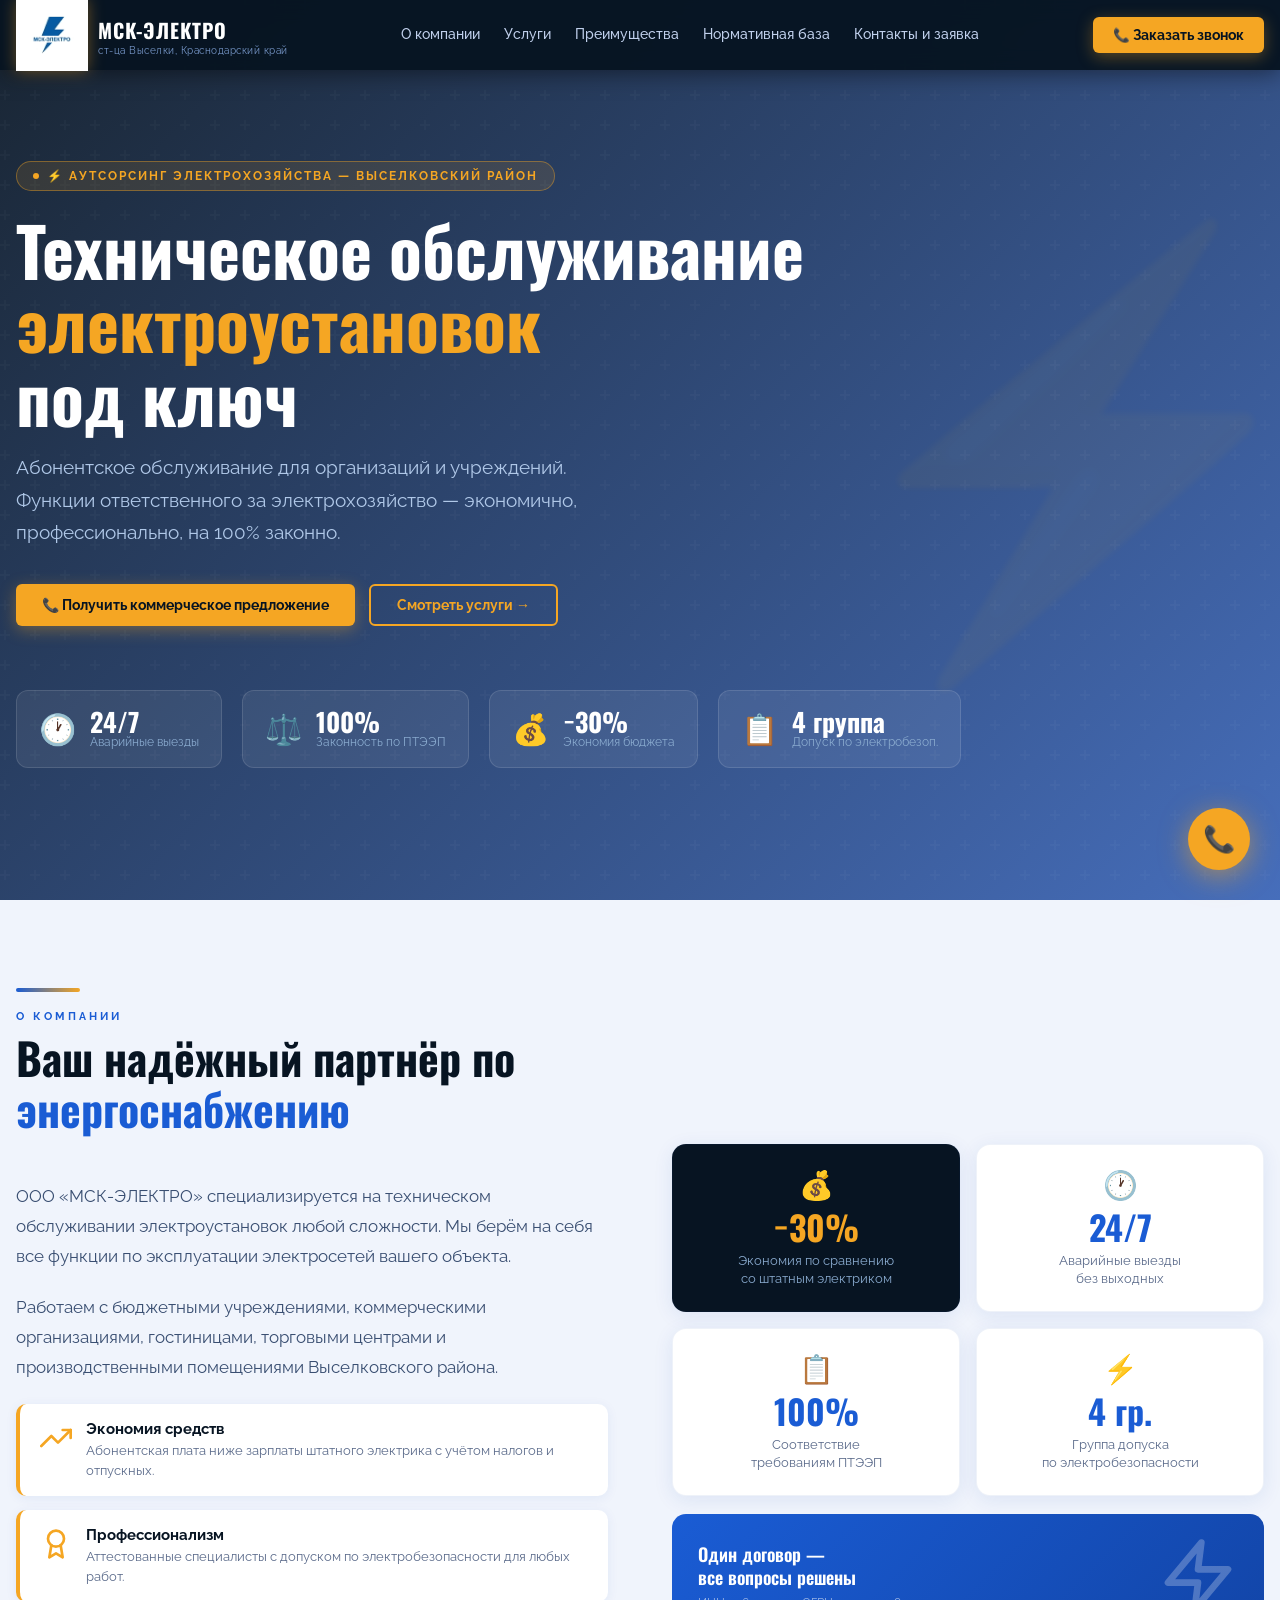
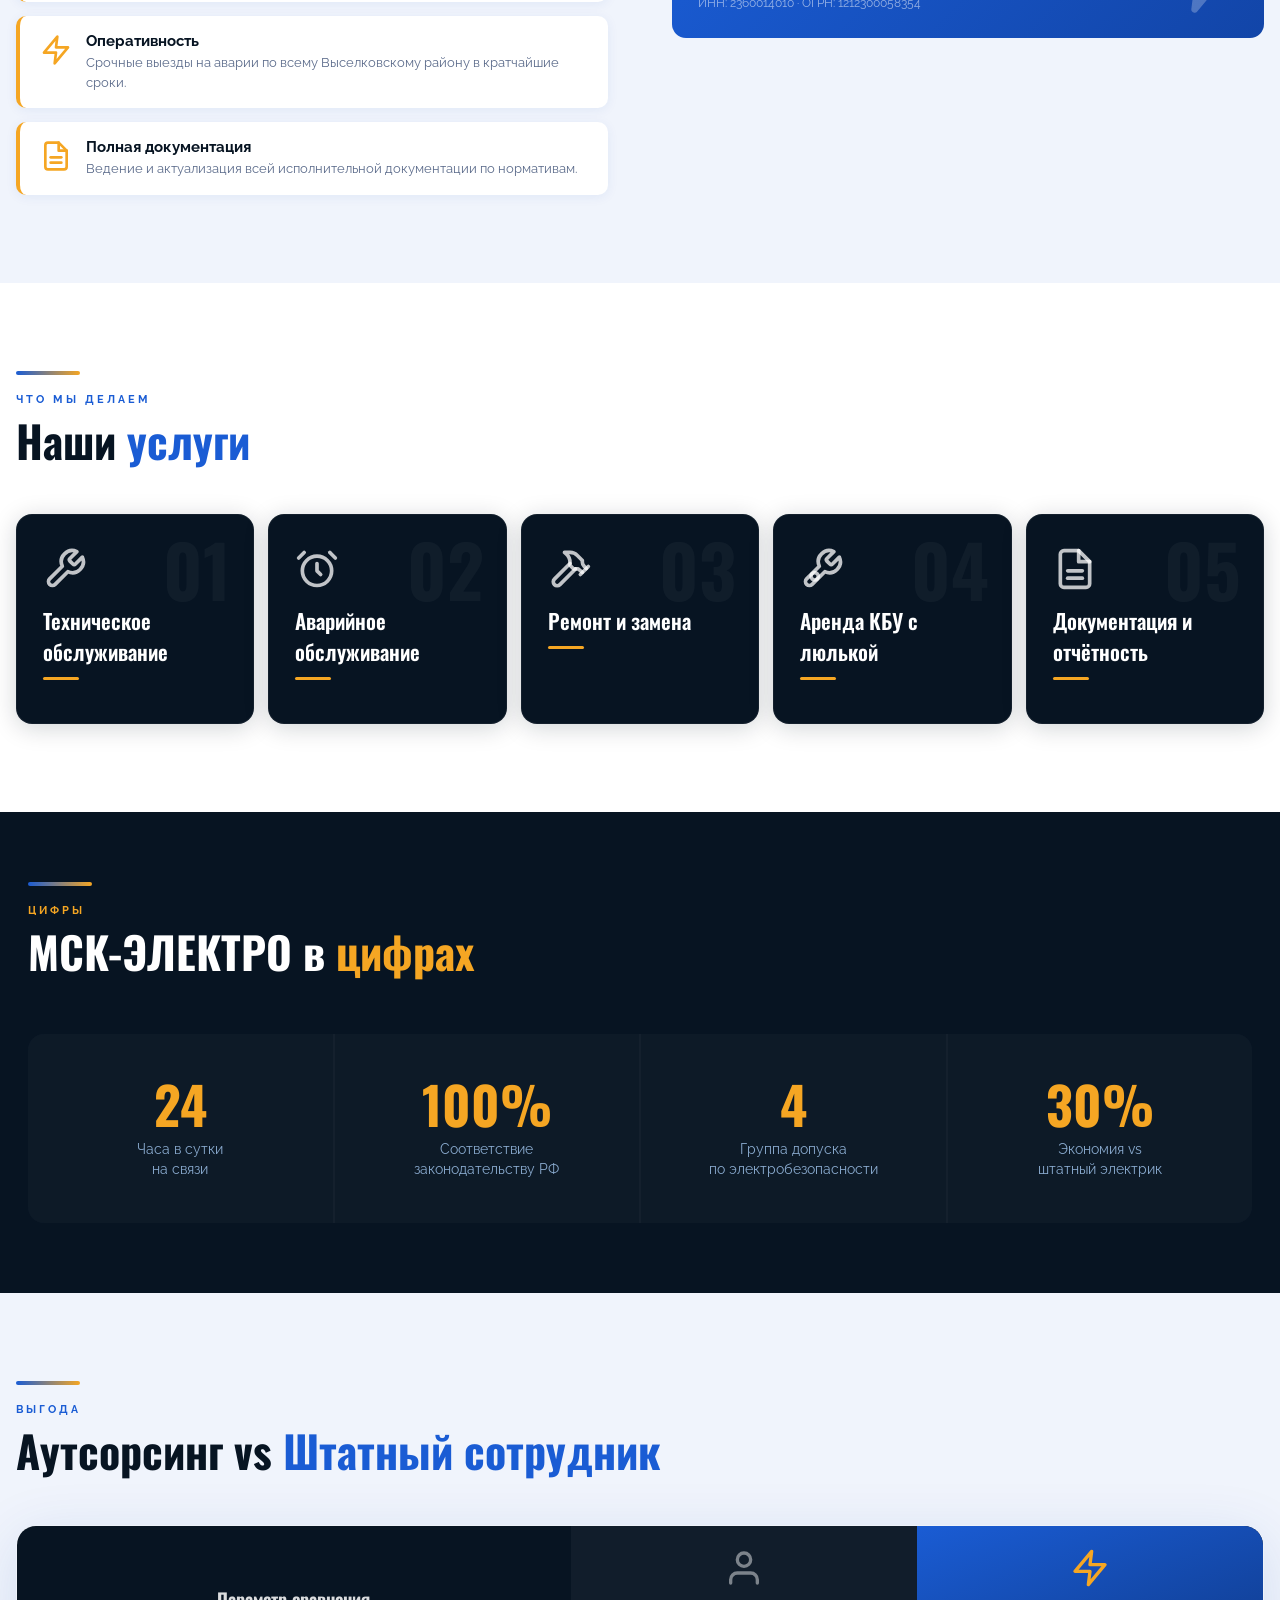
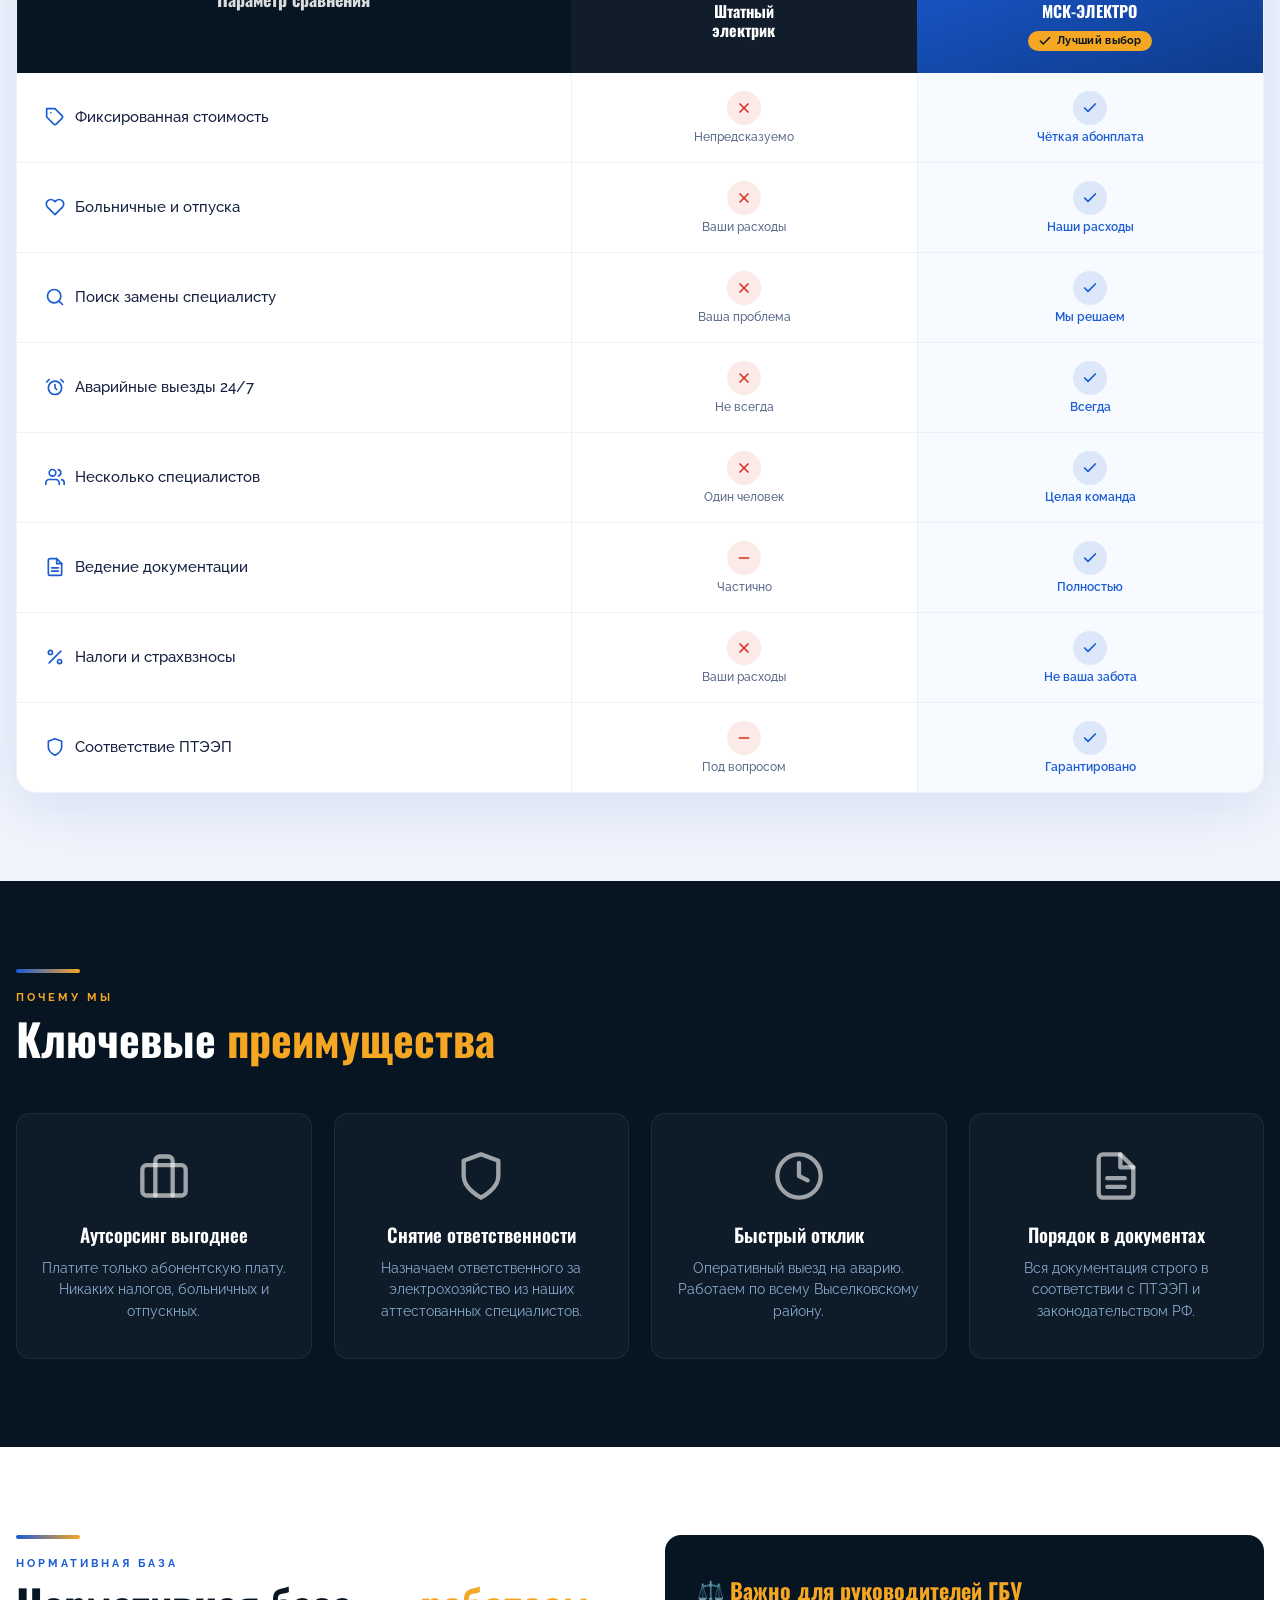
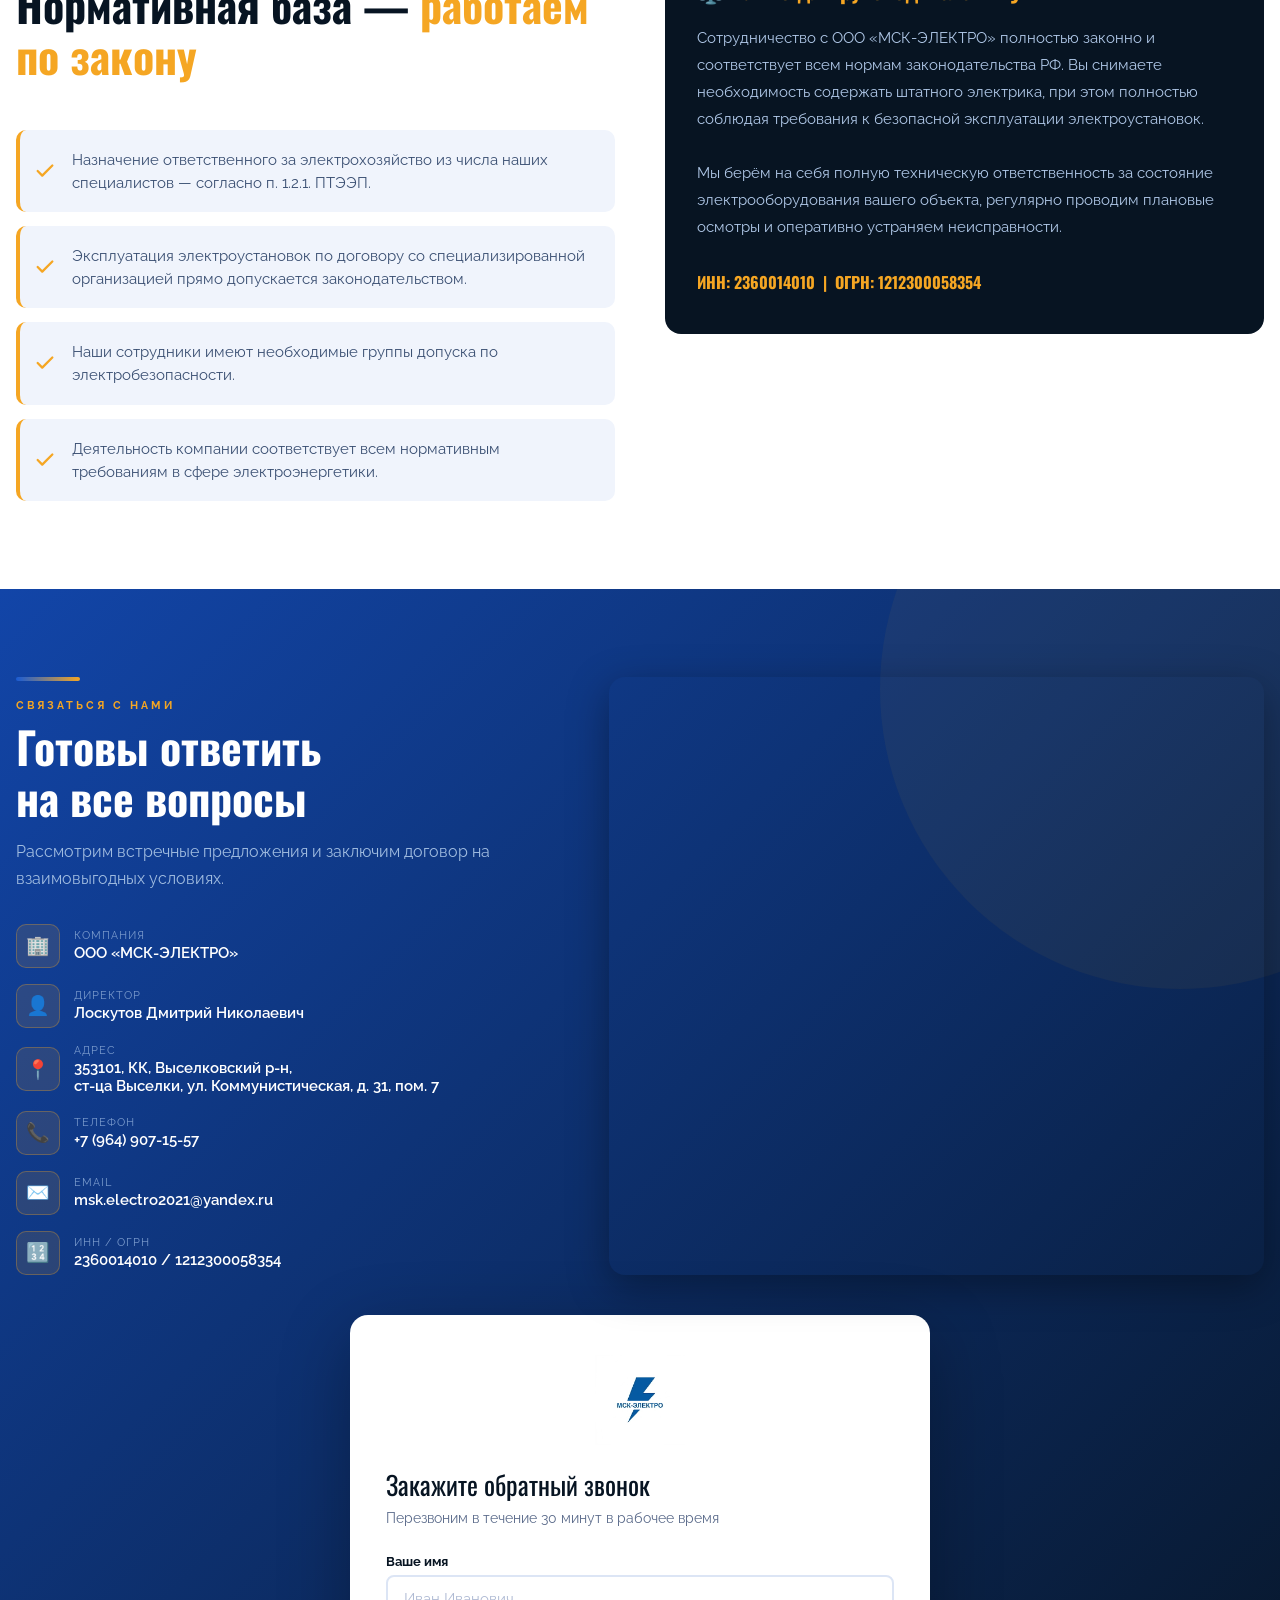
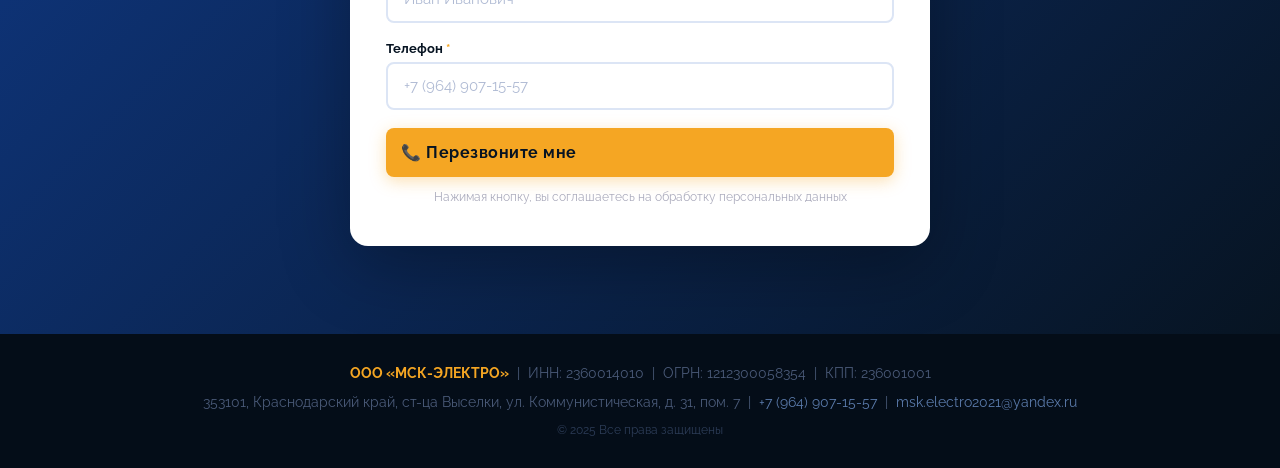
==== index.html @ 75235a51 "Add files via upload" ====
<!DOCTYPE html>
<html lang="ru">
<head>
  <meta charset="UTF-8"/>
  <meta name="viewport" content="width=device-width, initial-scale=1.0"/>
  <title>МСК-ЭЛЕКТРО — Техобслуживание электроустановок Выселковский район</title>
  <link rel="stylesheet" href="style.css"/>
  <link href="https://fonts.googleapis.com/css2?family=Oswald:wght@400;500;600;700&family=Raleway:wght@400;500;600;700&display=swap" rel="stylesheet"/>
</head>
<body>

<!-- HEADER -->
<header>
  <div class="header-inner">
    <a href="#hero" class="logo">
      <img src="[data-uri]" alt="МСК-ЭЛЕКТРО логотип"/>
      <div class="logo-text">
        <div class="brand">МСК-ЭЛЕКТРО</div>
        <div class="sub">ст-ца Выселки, Краснодарский край</div>
      </div>
    </a>
    <nav id="main-nav">
      <a href="#about" onclick="closeNav()">О компании</a>
      <a href="#services" onclick="closeNav()">Услуги</a>
      <a href="#advantages" onclick="closeNav()">Преимущества</a>
      <a href="#legal" onclick="closeNav()">Нормативная база</a>
      <a href="#contact" onclick="closeNav()">Контакты и заявка</a>
    </nav>
    <button class="btn btn-acc" onclick="openModal()" style="padding:10px 20px;font-size:13.5px;">📞 Заказать звонок</button>
    <button class="burger" id="burger-btn" onclick="toggleNav()" aria-label="Меню">
      <span id="b1"></span><span id="b2"></span><span id="b3"></span>
    </button>
  </div>
</header>

<!-- HERO -->
<section id="hero">
  <div class="hero-inner">
    <div class="hero-badge">⚡ Аутсорсинг электрохозяйства — Выселковский район</div>
    <h1>Техническое обслуживание<br/><em>электроустановок</em><br/>под ключ</h1>
    <p class="hero-sub">Абонентское обслуживание для организаций и учреждений. Функции ответственного за электрохозяйство — экономично, профессионально, на 100% законно.</p>
    <div class="hero-btns">
      <button class="btn btn-acc" onclick="openModal()">📞 Получить коммерческое предложение</button>
      <a href="#services" class="btn btn-outline">Смотреть услуги →</a>
    </div>
    <div class="hero-cards">
      <div class="hero-card">
        <span class="hc-icon">🕐</span>
        <div><div class="hc-num">24/7</div><div class="hc-label">Аварийные выезды</div></div>
      </div>
      <div class="hero-card">
        <span class="hc-icon">⚖️</span>
        <div><div class="hc-num">100%</div><div class="hc-label">Законность по ПТЭЭП</div></div>
      </div>
      <div class="hero-card">
        <span class="hc-icon">💰</span>
        <div><div class="hc-num">−30%</div><div class="hc-label">Экономия бюджета</div></div>
      </div>
      <div class="hero-card">
        <span class="hc-icon">📋</span>
        <div><div class="hc-num">4 группа</div><div class="hc-label">Допуск по электробезоп.</div></div>
      </div>
    </div>
  </div>
</section>

<!-- ABOUT -->
<section id="about">
  <div class="container">
    <div class="about-grid">
      <div>
        <div class="section-line reveal"></div>
        <div class="sec-label reveal">О компании</div>
        <h2 class="reveal "reveal">Ваш надёжный партнёр по <span class="acc">энергоснабжению</span></h2>
        <p class="about-desc reveal">ООО «МСК-ЭЛЕКТРО» специализируется на техническом обслуживании электроустановок любой сложности. Мы берём на себя все функции по эксплуатации электросетей вашего объекта.</p>
        <p class="about-desc reveal" style="transition-delay:.1s;">Работаем с бюджетными учреждениями, коммерческими организациями, гостиницами, торговыми центрами и производственными помещениями Выселковского района.</p>
        <div class="perks reveal-group">
          <div class="perk"><span class="pi"><svg viewBox="0 0 24 24" fill="none" stroke="currentColor" stroke-width="2" stroke-linecap="round" stroke-linejoin="round"><polyline points="23 6 13.5 15.5 8.5 10.5 1 18"/><polyline points="17 6 23 6 23 12"/></svg></span><div><div class="pt">Экономия средств</div><div class="pd">Абонентская плата ниже зарплаты штатного электрика с учётом налогов и отпускных.</div></div></div>
          <div class="perk"><span class="pi"><svg viewBox="0 0 24 24" fill="none" stroke="currentColor" stroke-width="2" stroke-linecap="round" stroke-linejoin="round"><circle cx="12" cy="8" r="6"/><path d="M15.477 12.89L17 22l-5-3-5 3 1.523-9.11"/></svg></span><div><div class="pt">Профессионализм</div><div class="pd">Аттестованные специалисты с допуском по электробезопасности для любых работ.</div></div></div>
          <div class="perk"><span class="pi"><svg viewBox="0 0 24 24" fill="none" stroke="currentColor" stroke-width="2" stroke-linecap="round" stroke-linejoin="round"><polygon points="13 2 3 14 12 14 11 22 21 10 12 10 13 2"/></svg></span><div><div class="pt">Оперативность</div><div class="pd">Срочные выезды на аварии по всему Выселковскому району в кратчайшие сроки.</div></div></div>
          <div class="perk"><span class="pi"><svg viewBox="0 0 24 24" fill="none" stroke="currentColor" stroke-width="2" stroke-linecap="round" stroke-linejoin="round"><path d="M14 2H6a2 2 0 0 0-2 2v16a2 2 0 0 0 2 2h12a2 2 0 0 0 2-2V8z"/><polyline points="14 2 14 8 20 8"/><line x1="16" y1="13" x2="8" y2="13"/><line x1="16" y1="17" x2="8" y2="17"/></svg></span><div><div class="pt">Полная документация</div><div class="pd">Ведение и актуализация всей исполнительной документации по нормативам.</div></div></div>
        </div>
      </div>
      <div class="about-visual-side reveal from-right">
        <div class="about-stat-grid">
          <div class="about-stat-card accent-card">
            <div class="asc-icon">💰</div>
            <div class="asc-num">−30%</div>
            <div class="asc-label">Экономия по сравнению<br/>со штатным электриком</div>
          </div>
          <div class="about-stat-card">
            <div class="asc-icon">🕐</div>
            <div class="asc-num">24/7</div>
            <div class="asc-label">Аварийные выезды<br/>без выходных</div>
          </div>
          <div class="about-stat-card">
            <div class="asc-icon">📋</div>
            <div class="asc-num">100%</div>
            <div class="asc-label">Соответствие<br/>требованиям ПТЭЭП</div>
          </div>
          <div class="about-stat-card">
            <div class="asc-icon">⚡</div>
            <div class="asc-num">4 гр.</div>
            <div class="asc-label">Группа допуска<br/>по электробезопасности</div>
          </div>
        </div>
        <div class="about-banner reveal">
          <div class="ab-left">
            <div class="ab-title">Один договор —<br/>все вопросы решены</div>
            <div class="ab-sub">ИНН: 2360014010 · ОГРН: 1212300058354</div>
          </div>
          <div class="ab-right"><svg viewBox="0 0 24 24" fill="none" stroke="currentColor" stroke-width="2" stroke-linecap="round" stroke-linejoin="round"><path d="M13 2L3 14h9l-1 8 10-12h-9l1-8z"/></svg></div>
        </div>
      </div>
    </div>
  </div>
</section>

<!-- SERVICES -->
<section id="services">
  <div class="container">
    <div class="section-line reveal"></div>
    <div class="sec-label reveal">Что мы делаем</div>
    <h2 class="reveal">Наши <span class="acc">услуги</span></h2>
    <div class="services-grid reveal-group">
      <div class="card">
        <span class="card-num">01</span>
        <span class="card-icon"><svg viewBox="0 0 24 24" fill="none" stroke="currentColor" stroke-width="2" stroke-linecap="round" stroke-linejoin="round"><path d="M14.7 6.3a1 1 0 0 0 0 1.4l1.6 1.6a1 1 0 0 0 1.4 0l3.77-3.77a6 6 0 0 1-7.94 7.94l-6.91 6.91a2.12 2.12 0 0 1-3-3l6.91-6.91a6 6 0 0 1 7.94-7.94l-3.76 3.76z"/></svg></span>
        <div class="card-title">Техническое обслуживание</div>
        <div class="card-line"></div>
        <div class="card-desc">Непосредственное техническое обслуживание электроустановок и электрощитов. Поддержание работоспособности ТП, ВЛ-0,4 кВ и уличного освещения.</div>
      </div>
      <div class="card">
        <span class="card-num">02</span>
        <span class="card-icon"><svg viewBox="0 0 24 24" fill="none" stroke="currentColor" stroke-width="2" stroke-linecap="round" stroke-linejoin="round"><circle cx="12" cy="13" r="8"/><path d="M12 9v4l2 2"/><path d="M5 3L2 6"/><path d="M22 6l-3-3"/></svg></span>
        <div class="card-title">Аварийное обслуживание</div>
        <div class="card-line"></div>
        <div class="card-desc">Срочные выезды на объекты в случае аварийных ситуаций. Оперативное устранение нарушений в работе систем электроснабжения по всему Выселковскому району.</div>
      </div>
      <div class="card">
        <span class="card-num">03</span>
        <span class="card-icon"><svg viewBox="0 0 24 24" fill="none" stroke="currentColor" stroke-width="2" stroke-linecap="round" stroke-linejoin="round"><path d="M15 12l-8.5 8.5c-.83.83-2.17.83-3 0 0 0 0 0 0 0a2.12 2.12 0 0 1 0-3L12 9"/><path d="M17.64 15L22 10.64"/><path d="m20.91 11.7-1.25-1.25c-.6-.6-.93-1.4-.93-2.25v-.86L16.01 4.6a5.56 5.56 0 0 0-3.94-1.64H9l.92.82A6.18 6.18 0 0 1 12 8.4v1.56l2 2h2.47l2.26 1.91"/></svg></span>
        <div class="card-title">Ремонт и замена</div>
        <div class="card-line"></div>
        <div class="card-desc">Поддержание светильников в рабочем состоянии, замена ламп, ремонт осветительных приборов. Замена неисправных выключателей и розеток.</div>
      </div>
      <div class="card">
        <span class="card-num">04</span>
        <span class="card-icon"><svg viewBox="0 0 24 24" fill="none" stroke="currentColor" stroke-width="2" stroke-linecap="round" stroke-linejoin="round"><path d="M14.7 6.3a1 1 0 0 0 0 1.4l1.6 1.6a1 1 0 0 0 1.4 0l3.77-3.77a6 6 0 0 1-7.94 7.94l-6.91 6.91a2.12 2.12 0 0 1-3-3l6.91-6.91a6 6 0 0 1 7.94-7.94l-3.76 3.76z"/><circle cx="8" cy="16" r="2"/></svg></span>
        <div class="card-title">Аренда КБУ с люлькой</div>
        <div class="card-line"></div>
        <div class="card-desc">Бурение отверстий Ø200–450 мм под сваи, столбы и коммуникации. Глубина до 5 м. Работаем с люлькой на вылете стрелы до 12 м.</div>
      </div>
      <div class="card">
        <span class="card-num">05</span>
        <span class="card-icon"><svg viewBox="0 0 24 24" fill="none" stroke="currentColor" stroke-width="2" stroke-linecap="round" stroke-linejoin="round"><path d="M14 2H6a2 2 0 0 0-2 2v16a2 2 0 0 0 2 2h12a2 2 0 0 0 2-2V8z"/><polyline points="14 2 14 8 20 8"/><line x1="16" y1="13" x2="8" y2="13"/><line x1="16" y1="17" x2="8" y2="17"/></svg></span>
        <div class="card-title">Документация и отчётность</div>
        <div class="card-line"></div>
        <div class="card-desc">Ведение, хранение и изменение исполнительной документации на электроустановку в соответствии с требованиями нормативных документов.</div>
      </div>
    </div>
  </div>
</section>

<!-- STATS -->
<section id="stats">
  <div class="container">
    <div class="section-line reveal"></div>
    <div class="sec-label reveal">Цифры</div>
    <h2 class="reveal">МСК-ЭЛЕКТРО в <span class="acc">цифрах</span></h2>
    <div class="stats-grid reveal-group">
      <div class="stat-item">
        <div class="stat-num" data-target="24">0</div>
        <div class="stat-label">Часа в сутки<br/>на связи</div>
      </div>
      <div class="stat-item">
        <div class="stat-num" data-target="100" data-suffix="%">0</div>
        <div class="stat-label">Соответствие<br/>законодательству РФ</div>
      </div>
      <div class="stat-item">
        <div class="stat-num" data-target="4">0</div>
        <div class="stat-label">Группа допуска<br/>по электробезопасности</div>
      </div>
      <div class="stat-item">
        <div class="stat-num" data-target="30" data-suffix="%">0</div>
        <div class="stat-label">Экономия vs<br/>штатный электрик</div>
      </div>
    </div>
  </div>
</section>

<!-- COMPARE -->
<section id="compare">
  <div class="container">
    <div class="section-line reveal"></div>
    <div class="sec-label reveal">Выгода</div>
    <h2 class="reveal">Аутсорсинг vs <span class="acc">Штатный сотрудник</span></h2>

    <div class="cmp-wrap reveal">
      <!-- HEADER -->
      <div class="cmp-header-row">
        <div class="cmp-col-param">Параметр сравнения</div>
        <div class="cmp-col cmp-col-bad">
          <div class="cmp-col-svg"><svg viewBox="0 0 24 24" fill="none" stroke="currentColor" stroke-width="2" stroke-linecap="round" stroke-linejoin="round"><path d="M20 21v-2a4 4 0 0 0-4-4H8a4 4 0 0 0-4 4v2"/><circle cx="12" cy="7" r="4"/></svg></div>
          <div class="cmp-col-title">Штатный<br/>электрик</div>
        </div>
        <div class="cmp-col cmp-col-good">
          <div class="cmp-col-svg cmp-col-svg-acc"><svg viewBox="0 0 24 24" fill="none" stroke="currentColor" stroke-width="2" stroke-linecap="round" stroke-linejoin="round"><path d="M13 2L3 14h9l-1 8 10-12h-9l1-8z"/></svg></div>
          <div class="cmp-col-title">МСК&#8209;ЭЛЕКТРО</div>
          <div class="cmp-best-badge">
            <span class="cbadge-icon"><svg viewBox="0 0 24 24" fill="none" stroke="currentColor" stroke-width="2.5" stroke-linecap="round" stroke-linejoin="round"><polyline points="20 6 9 17 4 12"/></svg></span> Лучший выбор
          </div>
        </div>
      </div>

      <!-- ROWS -->
      <div class="cmp-body">
        <div class="cmp-row" style="--i:0">
          <div class="cmp-param">
            <span class="cmp-param-svg"><svg viewBox="0 0 24 24" fill="none" stroke="currentColor" stroke-width="2" stroke-linecap="round" stroke-linejoin="round"><path d="M20.59 13.41l-7.17 7.17a2 2 0 0 1-2.83 0L2 12V2h10l8.59 8.59a2 2 0 0 1 0 2.82z"/><line x1="7" y1="7" x2="7.01" y2="7"/></svg></span>
            Фиксированная стоимость
          </div>
          <div class="cmp-val bad"><span class="cmp-no"><svg viewBox="0 0 24 24" fill="none" stroke="currentColor" stroke-width="2.5" stroke-linecap="round" stroke-linejoin="round"><line x1="18" y1="6" x2="6" y2="18"/><line x1="6" y1="6" x2="18" y2="18"/></svg></span><span class="cmp-val-text">Непредсказуемо</span></div>
          <div class="cmp-val good"><span class="cmp-yes"><svg viewBox="0 0 24 24" fill="none" stroke="currentColor" stroke-width="2.5" stroke-linecap="round" stroke-linejoin="round"><polyline points="20 6 9 17 4 12"/></svg></span><span class="cmp-val-text">Чёткая абонплата</span></div>
        </div>
        <div class="cmp-row" style="--i:1">
          <div class="cmp-param">
            <span class="cmp-param-svg"><svg viewBox="0 0 24 24" fill="none" stroke="currentColor" stroke-width="2" stroke-linecap="round" stroke-linejoin="round"><path d="M20.84 4.61a5.5 5.5 0 0 0-7.78 0L12 5.67l-1.06-1.06a5.5 5.5 0 0 0-7.78 7.78l1.06 1.06L12 21.23l7.78-7.78 1.06-1.06a5.5 5.5 0 0 0 0-7.78z"/></svg></span>
            Больничные и отпуска
          </div>
          <div class="cmp-val bad"><span class="cmp-no"><svg viewBox="0 0 24 24" fill="none" stroke="currentColor" stroke-width="2.5" stroke-linecap="round" stroke-linejoin="round"><line x1="18" y1="6" x2="6" y2="18"/><line x1="6" y1="6" x2="18" y2="18"/></svg></span><span class="cmp-val-text">Ваши расходы</span></div>
          <div class="cmp-val good"><span class="cmp-yes"><svg viewBox="0 0 24 24" fill="none" stroke="currentColor" stroke-width="2.5" stroke-linecap="round" stroke-linejoin="round"><polyline points="20 6 9 17 4 12"/></svg></span><span class="cmp-val-text">Наши расходы</span></div>
        </div>
        <div class="cmp-row" style="--i:2">
          <div class="cmp-param">
            <span class="cmp-param-svg"><svg viewBox="0 0 24 24" fill="none" stroke="currentColor" stroke-width="2" stroke-linecap="round" stroke-linejoin="round"><circle cx="11" cy="11" r="8"/><line x1="21" y1="21" x2="16.65" y2="16.65"/></svg></span>
            Поиск замены специалисту
          </div>
          <div class="cmp-val bad"><span class="cmp-no"><svg viewBox="0 0 24 24" fill="none" stroke="currentColor" stroke-width="2.5" stroke-linecap="round" stroke-linejoin="round"><line x1="18" y1="6" x2="6" y2="18"/><line x1="6" y1="6" x2="18" y2="18"/></svg></span><span class="cmp-val-text">Ваша проблема</span></div>
          <div class="cmp-val good"><span class="cmp-yes"><svg viewBox="0 0 24 24" fill="none" stroke="currentColor" stroke-width="2.5" stroke-linecap="round" stroke-linejoin="round"><polyline points="20 6 9 17 4 12"/></svg></span><span class="cmp-val-text">Мы решаем</span></div>
        </div>
        <div class="cmp-row" style="--i:3">
          <div class="cmp-param">
            <span class="cmp-param-svg"><svg viewBox="0 0 24 24" fill="none" stroke="currentColor" stroke-width="2" stroke-linecap="round" stroke-linejoin="round"><circle cx="12" cy="13" r="8"/><path d="M12 9v4l2 2"/><path d="M5 3L2 6"/><path d="M22 6l-3-3"/></svg></span>
            Аварийные выезды 24/7
          </div>
          <div class="cmp-val bad"><span class="cmp-no"><svg viewBox="0 0 24 24" fill="none" stroke="currentColor" stroke-width="2.5" stroke-linecap="round" stroke-linejoin="round"><line x1="18" y1="6" x2="6" y2="18"/><line x1="6" y1="6" x2="18" y2="18"/></svg></span><span class="cmp-val-text">Не всегда</span></div>
          <div class="cmp-val good"><span class="cmp-yes"><svg viewBox="0 0 24 24" fill="none" stroke="currentColor" stroke-width="2.5" stroke-linecap="round" stroke-linejoin="round"><polyline points="20 6 9 17 4 12"/></svg></span><span class="cmp-val-text">Всегда</span></div>
        </div>
        <div class="cmp-row" style="--i:4">
          <div class="cmp-param">
            <span class="cmp-param-svg"><svg viewBox="0 0 24 24" fill="none" stroke="currentColor" stroke-width="2" stroke-linecap="round" stroke-linejoin="round"><path d="M17 21v-2a4 4 0 0 0-4-4H5a4 4 0 0 0-4 4v2"/><circle cx="9" cy="7" r="4"/><path d="M23 21v-2a4 4 0 0 0-3-3.87"/><path d="M16 3.13a4 4 0 0 1 0 7.75"/></svg></span>
            Несколько специалистов
          </div>
          <div class="cmp-val bad"><span class="cmp-no"><svg viewBox="0 0 24 24" fill="none" stroke="currentColor" stroke-width="2.5" stroke-linecap="round" stroke-linejoin="round"><line x1="18" y1="6" x2="6" y2="18"/><line x1="6" y1="6" x2="18" y2="18"/></svg></span><span class="cmp-val-text">Один человек</span></div>
          <div class="cmp-val good"><span class="cmp-yes"><svg viewBox="0 0 24 24" fill="none" stroke="currentColor" stroke-width="2.5" stroke-linecap="round" stroke-linejoin="round"><polyline points="20 6 9 17 4 12"/></svg></span><span class="cmp-val-text">Целая команда</span></div>
        </div>
        <div class="cmp-row" style="--i:5">
          <div class="cmp-param">
            <span class="cmp-param-svg"><svg viewBox="0 0 24 24" fill="none" stroke="currentColor" stroke-width="2" stroke-linecap="round" stroke-linejoin="round"><path d="M14 2H6a2 2 0 0 0-2 2v16a2 2 0 0 0 2 2h12a2 2 0 0 0 2-2V8z"/><polyline points="14 2 14 8 20 8"/><line x1="16" y1="13" x2="8" y2="13"/><line x1="16" y1="17" x2="8" y2="17"/></svg></span>
            Ведение документации
          </div>
          <div class="cmp-val bad"><span class="cmp-no"><svg viewBox="0 0 24 24" fill="none" stroke="currentColor" stroke-width="2.5" stroke-linecap="round" stroke-linejoin="round"><line x1="5" y1="12" x2="19" y2="12"/></svg></span><span class="cmp-val-text">Частично</span></div>
          <div class="cmp-val good"><span class="cmp-yes"><svg viewBox="0 0 24 24" fill="none" stroke="currentColor" stroke-width="2.5" stroke-linecap="round" stroke-linejoin="round"><polyline points="20 6 9 17 4 12"/></svg></span><span class="cmp-val-text">Полностью</span></div>
        </div>
        <div class="cmp-row" style="--i:6">
          <div class="cmp-param">
            <span class="cmp-param-svg"><svg viewBox="0 0 24 24" fill="none" stroke="currentColor" stroke-width="2" stroke-linecap="round" stroke-linejoin="round"><line x1="19" y1="5" x2="5" y2="19"/><circle cx="6.5" cy="6.5" r="2.5"/><circle cx="17.5" cy="17.5" r="2.5"/></svg></span>
            Налоги и страхвзносы
          </div>
          <div class="cmp-val bad"><span class="cmp-no"><svg viewBox="0 0 24 24" fill="none" stroke="currentColor" stroke-width="2.5" stroke-linecap="round" stroke-linejoin="round"><line x1="18" y1="6" x2="6" y2="18"/><line x1="6" y1="6" x2="18" y2="18"/></svg></span><span class="cmp-val-text">Ваши расходы</span></div>
          <div class="cmp-val good"><span class="cmp-yes"><svg viewBox="0 0 24 24" fill="none" stroke="currentColor" stroke-width="2.5" stroke-linecap="round" stroke-linejoin="round"><polyline points="20 6 9 17 4 12"/></svg></span><span class="cmp-val-text">Не ваша забота</span></div>
        </div>
        <div class="cmp-row" style="--i:7">
          <div class="cmp-param">
            <span class="cmp-param-svg"><svg viewBox="0 0 24 24" fill="none" stroke="currentColor" stroke-width="2" stroke-linecap="round" stroke-linejoin="round"><path d="M12 22s8-4 8-10V5l-8-3-8 3v7c0 6 8 10 8 10z"/></svg></span>
            Соответствие ПТЭЭП
          </div>
          <div class="cmp-val bad"><span class="cmp-no"><svg viewBox="0 0 24 24" fill="none" stroke="currentColor" stroke-width="2.5" stroke-linecap="round" stroke-linejoin="round"><line x1="5" y1="12" x2="19" y2="12"/></svg></span><span class="cmp-val-text">Под вопросом</span></div>
          <div class="cmp-val good"><span class="cmp-yes"><svg viewBox="0 0 24 24" fill="none" stroke="currentColor" stroke-width="2.5" stroke-linecap="round" stroke-linejoin="round"><polyline points="20 6 9 17 4 12"/></svg></span><span class="cmp-val-text">Гарантировано</span></div>
        </div>
      </div>
    </div>
  </div>
</section>

<!-- ADVANTAGES -->
<section id="advantages">
  <div class="container">
    <div class="section-line reveal"></div>
    <div class="sec-label reveal">Почему мы</div>
    <h2 class="reveal">Ключевые <span class="acc">преимущества</span></h2>
    <div class="adv-grid reveal-group">
      <div class="adv-item"><span class="adv-icon"><svg viewBox="0 0 24 24" fill="none" stroke="currentColor" stroke-width="2" stroke-linecap="round" stroke-linejoin="round"><rect x="2" y="7" width="20" height="14" rx="2" ry="2"/><path d="M16 21V5a2 2 0 0 0-2-2h-4a2 2 0 0 0-2 2v16"/></svg></span><div class="adv-title">Аутсорсинг выгоднее</div><div class="adv-text">Платите только абонентскую плату. Никаких налогов, больничных и отпускных.</div></div>
      <div class="adv-item"><span class="adv-icon"><svg viewBox="0 0 24 24" fill="none" stroke="currentColor" stroke-width="2" stroke-linecap="round" stroke-linejoin="round"><path d="M12 22s8-4 8-10V5l-8-3-8 3v7c0 6 8 10 8 10z"/></svg></span><div class="adv-title">Снятие ответственности</div><div class="adv-text">Назначаем ответственного за электрохозяйство из наших аттестованных специалистов.</div></div>
      <div class="adv-item"><span class="adv-icon"><svg viewBox="0 0 24 24" fill="none" stroke="currentColor" stroke-width="2" stroke-linecap="round" stroke-linejoin="round"><circle cx="12" cy="12" r="10"/><polyline points="12 6 12 12 16 14"/></svg></span><div class="adv-title">Быстрый отклик</div><div class="adv-text">Оперативный выезд на аварию. Работаем по всему Выселковскому району.</div></div>
      <div class="adv-item"><span class="adv-icon"><svg viewBox="0 0 24 24" fill="none" stroke="currentColor" stroke-width="2" stroke-linecap="round" stroke-linejoin="round"><path d="M14 2H6a2 2 0 0 0-2 2v16a2 2 0 0 0 2 2h12a2 2 0 0 0 2-2V8z"/><polyline points="14 2 14 8 20 8"/><line x1="16" y1="13" x2="8" y2="13"/><line x1="16" y1="17" x2="8" y2="17"/></svg></span><div class="adv-title">Порядок в документах</div><div class="adv-text">Вся документация строго в соответствии с ПТЭЭП и законодательством РФ.</div></div>
    </div>
  </div>
</section>

<!-- LEGAL -->
<section id="legal">
  <div class="container">
    <div class="legal-grid">
      <div>
        <div class="section-line reveal"></div>
        <div class="sec-label reveal">Нормативная база</div>
        <h2 class="reveal">Нормативная база — <span class="acc-o">работаем по закону</span></h2>
        <ul class="legal-list reveal-group">
          <li><span class="li-icon"><svg viewBox="0 0 24 24" fill="none" stroke="currentColor" stroke-width="2.5" stroke-linecap="round" stroke-linejoin="round"><polyline points="20 6 9 17 4 12"/></svg></span><span>Назначение ответственного за электрохозяйство из числа наших специалистов — согласно п. 1.2.1. ПТЭЭП.</span></li>
          <li><span class="li-icon"><svg viewBox="0 0 24 24" fill="none" stroke="currentColor" stroke-width="2.5" stroke-linecap="round" stroke-linejoin="round"><polyline points="20 6 9 17 4 12"/></svg></span><span>Эксплуатация электроустановок по договору со специализированной организацией прямо допускается законодательством.</span></li>
          <li><span class="li-icon"><svg viewBox="0 0 24 24" fill="none" stroke="currentColor" stroke-width="2.5" stroke-linecap="round" stroke-linejoin="round"><polyline points="20 6 9 17 4 12"/></svg></span><span>Наши сотрудники имеют необходимые группы допуска по электробезопасности.</span></li>
          <li><span class="li-icon"><svg viewBox="0 0 24 24" fill="none" stroke="currentColor" stroke-width="2.5" stroke-linecap="round" stroke-linejoin="round"><polyline points="20 6 9 17 4 12"/></svg></span><span>Деятельность компании соответствует всем нормативным требованиям в сфере электроэнергетики.</span></li>
        </ul>
      </div>
      <div class="legal-card reveal from-right">
        <strong>⚖️ Важно для руководителей ГБУ</strong>
        Сотрудничество с ООО «МСК-ЭЛЕКТРО» полностью законно и соответствует всем нормам законодательства РФ. Вы снимаете необходимость содержать штатного электрика, при этом полностью соблюдая требования к безопасной эксплуатации электроустановок.
        <br/><br/>
        Мы берём на себя полную техническую ответственность за состояние электрооборудования вашего объекта, регулярно проводим плановые осмотры и оперативно устраняем неисправности.
        <br/><br/>
        <strong style="font-size:16px;display:inline;">ИНН: 2360014010 &nbsp;|&nbsp; ОГРН: 1212300058354</strong>
      </div>
    </div>
  </div>
</section>

<!-- CONTACT -->
<section id="contact">
  <div class="container">
    <div class="contact-grid" style="grid-template-columns:1fr 1.2fr;gap:48px;align-items:stretch;">
      <div style="display:flex;flex-direction:column;">
        <div class="section-line reveal"></div>
        <div class="sec-label reveal">Связаться с нами</div>
        <h2 class="reveal">Готовы ответить<br/>на все вопросы</h2>
        <p class="contact-desc">Рассмотрим встречные предложения и заключим договор на взаимовыгодных условиях.</p>
        <div class="contact-items reveal-group">
          <div class="ci"><div class="ci-icon">🏢</div><div><div class="ci-label">Компания</div><div class="ci-value">ООО «МСК-ЭЛЕКТРО»</div></div></div>
          <div class="ci"><div class="ci-icon">👤</div><div><div class="ci-label">Директор</div><div class="ci-value">Лоскутов Дмитрий Николаевич</div></div></div>
          <div class="ci"><div class="ci-icon">📍</div><div><div class="ci-label">Адрес</div><div class="ci-value">353101, КК, Выселковский р-н,<br/>ст-ца Выселки, ул. Коммунистическая, д. 31, пом. 7</div></div></div>
          <div class="ci"><div class="ci-icon">📞</div><div><div class="ci-label">Телефон</div><div class="ci-value"><a href="tel:+79649071557">+7 (964) 907-15-57</a></div></div></div>
          <div class="ci"><div class="ci-icon">✉️</div><div><div class="ci-label">Email</div><div class="ci-value"><a href="mailto:msk.electro2021@yandex.ru">msk.electro2021@yandex.ru</a></div></div></div>
          <div class="ci"><div class="ci-icon">🔢</div><div><div class="ci-label">ИНН / ОГРН</div><div class="ci-value">2360014010 / 1212300058354</div></div></div>
        </div>
      </div>
      <div style="border-radius:16px;overflow:hidden;box-shadow:0 12px 40px rgba(0,0,0,.35);flex:1;min-height:420px;">
        <iframe
          src="https://yandex.ru/map-widget/v1/?text=%D1%81%D1%82%D0%B0%D0%BD%D0%B8%D1%86%D0%B0+%D0%92%D1%8B%D1%81%D0%B5%D0%BB%D0%BA%D0%B8+%D1%83%D0%BB+%D0%9A%D0%BE%D0%BC%D0%BC%D1%83%D0%BD%D0%B8%D1%81%D1%82%D0%B8%D1%87%D0%B5%D1%81%D0%BA%D0%B0%D1%8F+31&z=16&l=map&pt=38.858,45.3625,pm2rdm"
          width="100%" height="100%" frameborder="0"
          style="border:0;display:block;min-height:420px;" allowfullscreen="" loading="lazy"
          title="МСК-ЭЛЕКТРО на карте"></iframe>
      </div>
    </div>
    <div class="contact-form reveal scale-in" style="margin-top:40px;max-width:580px;margin-left:auto;margin-right:auto;">
        <div class="modal-logo"><img src="[data-uri]" alt="лого" style="height:90px;"/></div>
        <div class="cf-head">Закажите обратный звонок</div>
        <div class="cf-sub">Перезвоним в течение 30 минут в рабочее время</div>
        <form id="mainForm" onsubmit="submitForm(event)">
          <div class="form-group">
            <label for="f-name">Ваше имя</label>
            <input type="text" id="f-name" name="name" placeholder="Иван Иванович"/>
          </div>
          <div class="form-group">
            <label for="f-phone">Телефон <span class="req">*</span></label>
            <input type="tel" id="f-phone" name="phone" placeholder="+7 (964) 907-15-57" required/>
          </div>
          <button type="submit" class="btn btn-acc form-submit">📞 Перезвоните мне</button>
          <div class="form-ok" id="mainFormOk">✅ Заявка принята! Перезвоним в ближайшее время.</div>
          <p class="privacy-note">Нажимая кнопку, вы соглашаетесь на обработку персональных данных</p>
        </form>
    </div>
  </div>
</section>

<!-- FOOTER -->
<footer>
  <p><strong>ООО «МСК-ЭЛЕКТРО»</strong> &nbsp;|&nbsp; ИНН: 2360014010 &nbsp;|&nbsp; ОГРН: 1212300058354 &nbsp;|&nbsp; КПП: 236001001</p>
  <p style="margin-top:6px;">353101, Краснодарский край, ст-ца Выселки, ул. Коммунистическая, д. 31, пом. 7 &nbsp;|&nbsp; <a href="tel:+79649071557">+7 (964) 907-15-57</a> &nbsp;|&nbsp; <a href="mailto:msk.electro2021@yandex.ru">msk.electro2021@yandex.ru</a></p>
  <p style="margin-top:6px;font-size:12px;color:#2d3d58;">© 2025 Все права защищены</p>
</footer>

<!-- FLOATING BTN -->
<button class="float-phone" onclick="openModal()" title="Заказать звонок">📞</button>

<!-- MODAL -->
<div class="modal-overlay" id="modalOverlay">
  <div class="modal" id="modalBox">
    <button class="modal-close" onclick="closeModal()">✕</button>
    <div class="modal-logo"><img src="[data-uri]" alt="лого"/></div>
    <h3>Заказать звонок</h3>
    <p class="modal-sub">Перезвоним в течение 30 минут</p>
    <form id="modalForm" onsubmit="submitModal(event)">
      <div class="form-group">
        <label>Ваше имя</label>
        <input type="text" name="name" placeholder="Иван Иванович"/>
      </div>
      <div class="form-group">
        <label>Телефон <span class="req">*</span></label>
        <input type="tel" name="phone" placeholder="+7 (964) 907-15-57" required/>
      </div>
      <button type="submit" class="btn btn-acc form-submit">📞 Отправить заявку</button>
      <div class="form-ok" id="modalFormOk">✅ Заяв принята! Перезвоним в ближайшее время.</div>
    </form>
  </div>
</div>

<script src="script.js"></script>
</body>
</html>
---- style.css ----
:root {
  --navy:#071422;--blue:#1245a8;--blue2:#1a5cd4;--acc:#f5a623;--acc2:#e09010;
  --light:#f0f4fc;--white:#fff;--gray:#5a6a8a;--text:#162040;
}
*{margin:0;padding:0;box-sizing:border-box;}
html{scroll-behavior:smooth;}
body{font-family:'Raleway',sans-serif;color:var(--text);background:var(--white);overflow-x:hidden;}

/* SCROLLBAR */
::-webkit-scrollbar{width:6px;}
::-webkit-scrollbar-track{background:#0a1628;}
::-webkit-scrollbar-thumb{background:var(--acc);border-radius:3px;}

/* HEADER */
header{
  position:fixed;top:0;left:0;right:0;z-index:1000;
  background:rgba(7,20,34,.96);backdrop-filter:blur(10px);
  padding:0;transition:box-shadow .3s;
  box-shadow:0 2px 24px rgba(0,0,0,.5);
}
.header-inner{
  max-width:1280px;margin:0 auto;padding:0 16px;
  display:flex;align-items:center;justify-content:space-between;height:70px;
}
.logo{display:flex;align-items:center;gap:10px;text-decoration:none;}
.logo img{height:72px;width:auto;filter:drop-shadow(0 0 8px rgba(245,166,35,.4));}
.logo-text .brand{font-family:'Oswald',sans-serif;font-size:20px;font-weight:700;color:#fff;letter-spacing:1px;}
.logo-text .sub{font-size:10px;color:#7a9acc;letter-spacing:.5px;}
nav{display:flex;gap:24px;align-items:center;}
nav a{color:#c0d0ec;text-decoration:none;font-size:13.5px;font-weight:500;padding:6px 0;
  border-bottom:2px solid transparent;transition:color .2s,border-color .2s;}
nav a:hover{color:var(--acc);border-bottom-color:var(--acc);}
.btn{
  display:inline-flex;align-items:center;gap:8px;padding:11px 26px;
  border-radius:6px;font-family:'Raleway',sans-serif;font-size:14px;font-weight:700;
  cursor:pointer;border:none;text-decoration:none;transition:all .2s;
}
.btn-acc{background:var(--acc);color:var(--navy);box-shadow:0 4px 16px rgba(245,166,35,.35);}
.btn-acc:hover{background:var(--acc2);transform:translateY(-2px);box-shadow:0 8px 24px rgba(245,166,35,.5);}
.btn-outline{background:transparent;border:2px solid var(--acc);color:var(--acc);}
.btn-outline:hover{background:var(--acc);color:var(--navy);}
.btn-white{background:#fff;color:var(--navy);}
.btn-white:hover{background:#e8f0ff;transform:translateY(-2px);}
.burger{display:none;flex-direction:column;gap:5px;cursor:pointer;background:none;border:none;padding:4px;}
.burger span{width:24px;height:2px;background:#fff;border-radius:2px;transition:.3s;display:block;}

/* HERO */
#hero{
  min-height:100vh;
  background:linear-gradient(135deg,rgba(7,20,34,.93) 0%,rgba(18,69,168,.78) 100%),
    url('https://images.unsplash.com/photo-1621905251918-48416bd8575a?w=1600&q=80') center/cover no-repeat;
  display:flex;flex-direction:column;justify-content:center;
  padding:100px 16px 70px;position:relative;overflow:hidden;
}
#hero::before{
  content:'';position:absolute;inset:0;
  background:url("data:image/svg+xml,%3Csvg width='60' height='60' viewBox='0 0 60 60' xmlns='http://www.w3.org/2000/svg'%3E%3Cg fill='none' fill-rule='evenodd'%3E%3Cg fill='%23ffffff' fill-opacity='0.025'%3E%3Cpath d='M36 34v-4h-2v4h-4v2h4v4h2v-4h4v-2h-4zm0-30V0h-2v4h-4v2h4v4h2V6h4V4h-4zM6 34v-4H4v4H0v2h4v4h2v-4h4v-2H6zM6 4V0H4v4H0v2h4v4h2V6h4V4H6z'/%3E%3C/g%3E%3C/g%3E%3C/svg%3E");
}
/* Lightning decoration */
#hero::after{
  content:'⚡';font-size:420px;position:absolute;right:-60px;top:50%;
  transform:translateY(-50%);opacity:.04;pointer-events:none;
  filter:blur(2px);
}
.hero-inner{max-width:1280px;margin:0 auto;width:100%;position:relative;z-index:1;}
.hero-badge{
  display:inline-flex;align-items:center;gap:8px;
  background:rgba(245,166,35,.12);border:1px solid rgba(245,166,35,.4);
  color:var(--acc);font-size:12px;font-weight:700;letter-spacing:2px;
  text-transform:uppercase;padding:7px 16px;border-radius:30px;margin-bottom:22px;
  animation:fadeUp .7s ease both;
}
.hero-badge::before{content:'';width:6px;height:6px;background:var(--acc);border-radius:50%;animation:blink 1.5s infinite;}
@keyframes blink{0%,100%{opacity:1;}50%{opacity:.3;}}
h1{
  font-family:'Oswald',sans-serif;font-size:clamp(34px,5.5vw,68px);
  font-weight:700;color:#fff;line-height:1.08;max-width:800px;
  animation:fadeUp .7s .12s ease both;
}
h1 em{color:var(--acc);font-style:normal;}
.hero-sub{
  font-size:clamp(15px,1.8vw,19px);color:#b0c8e8;
  max-width:580px;margin:18px 0 36px;line-height:1.7;
  animation:fadeUp .7s .24s ease both;
}
.hero-btns{display:flex;gap:14px;flex-wrap:wrap;animation:fadeUp .7s .36s ease both;}
.hero-cards{
  display:flex;gap:20px;flex-wrap:wrap;margin-top:64px;
  animation:fadeUp .7s .5s ease both;
}
.hero-card{
  background:rgba(255,255,255,.07);border:1px solid rgba(255,255,255,.12);
  backdrop-filter:blur(6px);border-radius:12px;padding:18px 22px;
  display:flex;align-items:center;gap:14px;min-width:200px;
  transition:background .3s,transform .3s;
}
.hero-card:hover{background:rgba(245,166,35,.15);border-color:rgba(245,166,35,.4);transform:translateY(-3px);}
.hc-icon{font-size:30px;}
.hc-num{font-family:'Oswald',sans-serif;font-size:26px;font-weight:700;color:#fff;line-height:1;}
.hc-label{font-size:12px;color:#8aabcf;}
@keyframes fadeUp{from{opacity:0;transform:translateY(28px);}to{opacity:1;transform:translateY(0);}}

/* SECTIONS */
section{padding:88px 16px;}
.container{max-width:1280px;margin:0 auto;}
.sec-label{font-size:11px;font-weight:700;letter-spacing:3px;text-transform:uppercase;color:var(--blue2);margin-bottom:10px;}
h2{
  font-family:'Oswald',sans-serif;font-size:clamp(26px,3.5vw,44px);
  font-weight:700;color:var(--navy);line-height:1.15;margin-bottom:48px;
}
h2 .acc{color:var(--blue2);}
h2 .acc-o{color:var(--acc);}

/* ABOUT */
#about{background:var(--light);}
.about-grid{display:grid;grid-template-columns:1fr 1fr;gap:64px;align-items:center;}
.about-desc{font-size:16.5px;color:#3a4f72;line-height:1.8;margin-bottom:22px;}
.perks{display:flex;flex-direction:column;gap:14px;}
.perk{
  display:flex;gap:14px;align-items:flex-start;
  background:#fff;padding:16px 20px;border-radius:10px;
  border-left:4px solid var(--acc);
  box-shadow:0 2px 12px rgba(18,69,168,.07);
  transition:transform .25s,box-shadow .25s;
}
.perk:hover{transform:translateX(6px);box-shadow:0 6px 24px rgba(18,69,168,.13);}
.pi{font-size:24px;flex-shrink:0;}
.pt{font-weight:700;font-size:15px;color:var(--navy);margin-bottom:3px;}
.pd{font-size:13px;color:var(--gray);line-height:1.5;}

/* ABOUT VISUAL SIDE - chart */
.about-visual-side{}
.chart-box{
  background:#fff;border-radius:16px;padding:28px;
  box-shadow:0 8px 40px rgba(18,69,168,.1);margin-bottom:20px;
}
.chart-title{font-family:'Oswald',sans-serif;font-size:18px;color:var(--navy);margin-bottom:20px;font-weight:600;}
.chart-box canvas{max-height:220px;}
.savings-card{
  background:var(--navy);color:#fff;border-radius:16px;padding:24px 28px;
  display:flex;align-items:center;gap:20px;
}
.savings-big{font-family:'Oswald',sans-serif;font-size:52px;font-weight:700;color:var(--acc);line-height:1;}
.savings-text strong{display:block;font-size:16px;margin-bottom:4px;}
.savings-text span{font-size:13px;color:#8aabcf;}

/* SERVICES */
#services{background:#fff;}
.services-grid{display:grid;grid-template-columns:repeat(5,1fr);gap:14px;}
.card{
  position:relative;background:var(--navy);border-radius:16px;
  padding:32px 26px;overflow:hidden;min-height:210px;
  box-shadow:0 4px 24px rgba(7,20,34,.18);
  transition:box-shadow .3s,transform .3s;
  border:1px solid rgba(255,255,255,.05);cursor:default;
}
.card::before{
  content:'';position:absolute;inset:0;
  background:linear-gradient(135deg,var(--blue2),var(--navy));
  opacity:0;transition:opacity .35s;z-index:0;
}
.card:hover{box-shadow:0 14px 50px rgba(26,92,212,.4);transform:translateY(-5px);}
.card:hover::before{opacity:1;}
.card-num{
  position:absolute;top:18px;right:22px;
  font-family:'Oswald',sans-serif;font-size:72px;font-weight:700;
  color:rgba(255,255,255,.04);line-height:1;z-index:0;
}
.card-icon{font-size:38px;margin-bottom:14px;position:relative;z-index:1;display:block;}
.card-title{
  font-family:'Oswald',sans-serif;font-size:21px;font-weight:600;
  color:#fff;position:relative;z-index:1;
}
.card-line{
  width:36px;height:3px;background:var(--acc);border-radius:2px;
  margin-top:10px;position:relative;z-index:1;transition:width .35s;
}
.card:hover .card-line{width:72px;}
.card-desc{
  font-size:14.5px;color:#a8c0d8;line-height:1.65;
  position:relative;z-index:1;
  max-height:0;overflow:hidden;opacity:0;
  transition:max-height .4s ease,opacity .4s ease,margin-top .4s ease;
}
.card:hover .card-desc{max-height:200px;opacity:1;margin-top:12px;}

/* NUMBERS / STATS */
#stats{background:var(--navy);padding:70px 28px;}
#stats .sec-label{color:var(--acc);}
#stats h2{color:#fff;margin-bottom:56px;}
#stats h2 .acc{color:var(--acc);}
.stats-grid{display:grid;grid-template-columns:repeat(auto-fit,minmax(160px,1fr));gap:2px;background:rgba(255,255,255,.05);border-radius:16px;overflow:hidden;}
.stat-item{
  text-align:center;padding:44px 20px;background:rgba(7,20,34,.5);
  transition:background .3s;
}
.stat-item:hover{background:rgba(26,92,212,.2);}
.stat-num{
  font-family:'Oswald',sans-serif;font-size:52px;font-weight:700;
  color:var(--acc);line-height:1;margin-bottom:10px;
}
.stat-label{font-size:14px;color:#8aabcf;line-height:1.4;}

/* COMPARISON */
#compare{background:var(--light);}
.compare-grid{display:block;}
.compare-chart-wrap{background:#fff;border-radius:16px;padding:28px;box-shadow:0 8px 40px rgba(18,69,168,.1);}
.compare-chart-wrap canvas{max-height:300px;}
.compare-table{background:#fff;border-radius:16px;overflow:hidden;box-shadow:0 8px 40px rgba(18,69,168,.1);}
table{width:100%;border-collapse:collapse;}
thead th{background:var(--navy);color:#fff;padding:14px 20px;font-family:'Oswald',sans-serif;font-size:15px;font-weight:600;text-align:left;}
thead th:first-child{background:var(--navy);}
thead th.acc-col{background:var(--blue2);}
tbody tr{border-bottom:1px solid #e8eef8;transition:background .2s;}
tbody tr:hover{background:#f5f8ff;}
tbody td{padding:13px 20px;font-size:14px;color:var(--text);}
tbody td.check{color:#1aa85c;font-size:18px;font-weight:700;text-align:center;}
tbody td.cross{color:#d93025;font-size:18px;text-align:center;}
tbody td:last-child{font-weight:600;color:var(--blue2);}

/* ADVANTAGES */
#advantages{background:var(--navy);}
#advantages .sec-label{color:var(--acc);}
#advantages h2{color:#fff;}
#advantages h2 .acc{color:var(--acc);}
.adv-grid{display:grid;grid-template-columns:repeat(auto-fit,minmax(220px,1fr));gap:22px;}
.adv-item{
  text-align:center;padding:36px 22px;
  border:1px solid rgba(255,255,255,.07);border-radius:14px;
  background:rgba(255,255,255,.03);
  transition:all .3s;
}
.adv-item:hover{background:rgba(26,92,212,.18);border-color:var(--acc);transform:translateY(-6px);}
.adv-icon{font-size:46px;margin-bottom:16px;display:block;}
.adv-title{font-family:'Oswald',sans-serif;font-size:19px;font-weight:600;color:#fff;margin-bottom:10px;}
.adv-text{font-size:13.5px;color:#8aabcf;line-height:1.6;}

/* LEGAL */
#legal{background:#fff;}
.legal-grid{display:grid;grid-template-columns:1fr 1fr;gap:50px;align-items:start;}
.legal-list{list-style:none;display:flex;flex-direction:column;gap:14px;}
.legal-list li{
  display:flex;gap:14px;align-items:flex-start;
  background:var(--light);padding:18px 20px;border-radius:10px;
  border-left:4px solid var(--acc);
}
.legal-list li::before{content:'✔';color:var(--acc);font-size:16px;flex-shrink:0;margin-top:1px;}
.legal-list li span{font-size:14.5px;color:#3a4f72;line-height:1.6;}
.legal-card{
  background:var(--navy);color:#b0c8e8;border-radius:16px;
  padding:36px 32px;font-size:15px;line-height:1.8;
}
.legal-card strong{color:var(--acc);font-family:'Oswald',sans-serif;font-size:22px;display:block;margin-bottom:14px;}

/* CONTACTS */
#contact{
  background:linear-gradient(135deg,var(--blue) 0%,var(--navy) 100%);
  position:relative;overflow:hidden;
}
#contact::before{
  content:'';position:absolute;width:600px;height:600px;border-radius:50%;
  background:rgba(245,166,35,.05);top:-200px;right:-200px;pointer-events:none;
}
.contact-grid{display:grid;grid-template-columns:1fr 1.2fr;gap:60px;align-items:stretch;position:relative;z-index:1;}
#contact .sec-label{color:var(--acc);}
#contact h2{color:#fff;margin-bottom:16px;}
.contact-desc{color:#a0bce0;font-size:15.5px;line-height:1.7;margin-bottom:32px;}
.contact-items{display:flex;flex-direction:column;gap:16px;}
.ci{display:flex;align-items:center;gap:14px;}
.ci-icon{
  width:44px;height:44px;border-radius:10px;flex-shrink:0;
  background:rgba(245,166,35,.12);border:1px solid rgba(245,166,35,.3);
  display:flex;align-items:center;justify-content:center;font-size:19px;
}
.ci-label{font-size:11px;color:#7a9acc;text-transform:uppercase;letter-spacing:1px;margin-bottom:2px;}
.ci-value{font-size:15px;color:#fff;font-weight:600;}
.ci-value a{color:#fff;text-decoration:none;}
.ci-value a:hover{color:var(--acc);}

/* FORM */
.contact-form{
  background:#fff;border-radius:18px;padding:40px 36px;
  box-shadow:0 20px 70px rgba(0,0,0,.3);
}
.cf-head{font-family:'Oswald',sans-serif;font-size:26px;color:var(--navy);margin-bottom:6px;}
.cf-sub{font-size:13.5px;color:var(--gray);margin-bottom:28px;}
.form-group{margin-bottom:18px;}
.form-group label{display:block;font-size:13px;font-weight:700;color:var(--navy);margin-bottom:6px;}
.form-group label .req{color:var(--acc);}
.form-group input{
  width:100%;padding:13px 16px;
  border:2px solid #dce5f5;border-radius:8px;
  font-family:'Raleway',sans-serif;font-size:15px;color:var(--text);
  transition:border-color .2s,box-shadow .2s;outline:none;
}
.form-group input:focus{border-color:var(--blue2);box-shadow:0 0 0 3px rgba(26,92,212,.1);}
.form-group input::placeholder{color:#b0bbd4;}
.form-submit{width:100%;padding:15px;font-size:16px;border-radius:8px;letter-spacing:.5px;}
.form-ok{
  display:none;text-align:center;padding:18px;
  color:#1a7a2a;background:#e6f7ec;border-radius:8px;
  font-weight:700;margin-top:14px;font-size:15px;
}
.privacy-note{font-size:11.5px;color:#aab;text-align:center;margin-top:12px;line-height:1.5;}

/* FOOTER */
footer{
  background:#040d18;color:#4a5a78;text-align:center;
  padding:28px 24px;font-size:13.5px;line-height:1.7;
}
footer strong{color:var(--acc);}
footer a{color:#5a7aaa;text-decoration:none;}
footer a:hover{color:var(--acc);}

/* FLOATING BTN */
.float-phone{
  position:fixed;bottom:30px;right:30px;z-index:999;
  width:62px;height:62px;border-radius:50%;
  background:var(--acc);display:flex;align-items:center;justify-content:center;
  font-size:26px;box-shadow:0 6px 28px rgba(245,166,35,.55);
  cursor:pointer;border:none;animation:pulse 2.5s infinite;
  transition:transform .2s;
}
.float-phone:hover{transform:scale(1.12);}
@keyframes pulse{
  0%,100%{box-shadow:0 6px 28px rgba(245,166,35,.55);}
  50%{box-shadow:0 6px 48px rgba(245,166,35,.85);}
}

/* MODAL */
.modal-overlay{
  position:fixed;inset:0;z-index:2000;
  background:rgba(0,0,0,.7);
  display:none;align-items:center;justify-content:center;padding:20px;
}
.modal-overlay.open{display:flex;}
.modal{
  background:#fff;border-radius:18px;padding:44px 40px;
  max-width:440px;width:100%;position:relative;
  animation:mIn .3s ease;
}
@keyframes mIn{from{opacity:0;transform:scale(.88) translateY(20px);}to{opacity:1;transform:scale(1) translateY(0);}}
.modal-logo{display:flex;justify-content:center;margin-bottom:20px;}
.modal-logo img{height:90px;}
.modal h3{font-family:'Oswald',sans-serif;font-size:26px;color:var(--navy);text-align:center;margin-bottom:6px;}
.modal .modal-sub{font-size:13.5px;color:var(--gray);text-align:center;margin-bottom:26px;}
.modal-close{
  position:absolute;top:16px;right:20px;
  background:none;border:none;font-size:22px;
  color:#aab;cursor:pointer;line-height:1;padding:4px;
  transition:color .2s;
}
.modal-close:hover{color:var(--navy);}

/* PROGRESS BARS */
.prog-item{margin-bottom:18px;}
.prog-header{display:flex;justify-content:space-between;margin-bottom:7px;font-size:14px;font-weight:600;color:var(--navy);}
.prog-bar{height:10px;background:#e0e8f8;border-radius:5px;overflow:hidden;}
.prog-fill{height:100%;background:linear-gradient(90deg,var(--blue2),var(--acc));border-radius:5px;width:0;transition:width 1.5s ease;}

/* RESPONSIVE */
@media(max-width:960px){
  .about-grid,.legal-grid,.contact-grid,.compare-grid{grid-template-columns:1fr;}
  nav{display:none;flex-direction:column;position:fixed;top:70px;left:0;right:0;
    background:rgba(7,20,34,.98);padding:24px 28px;gap:20px;z-index:999;}
  nav.open{display:flex;}
  .burger{display:flex;}
  #stats .stats-grid{grid-template-columns:1fr 1fr;}
}
@media(max-width:580px){
  .services-grid{grid-template-columns:1fr;}
  .adv-grid{grid-template-columns:1fr 1fr;}
  .hero-btns{flex-direction:column;}
  .hero-cards{flex-direction:column;}
  .hero-card{min-width:auto;}
  .contact-form{padding:28px 20px;}
  .modal{padding:32px 22px;}
}

/* ══ SCROLL ANIMATIONS ══ */
.reveal {
  opacity: 0;
  transform: translateY(50px);
  transition: opacity .7s cubic-bezier(.25,.46,.45,.94), transform .7s cubic-bezier(.25,.46,.45,.94);
}
.reveal.from-left  { transform: translateX(-60px); }
.reveal.from-right { transform: translateX(60px); }
.reveal.from-bottom { transform: translateY(60px); }
.reveal.scale-in { transform: scale(0.88); }
.reveal.visible {
  opacity: 1 !important;
  transform: translate(0,0) scale(1) !important;
}
/* Stagger children */
.reveal-group > * {
  opacity: 0;
  transform: translateY(40px);
  transition: opacity .6s ease, transform .6s ease;
}
.reveal-group.visible > *:nth-child(1) { transition-delay: .05s; opacity:1; transform:none; }
.reveal-group.visible > *:nth-child(2) { transition-delay: .15s; opacity:1; transform:none; }
.reveal-group.visible > *:nth-child(3) { transition-delay: .25s; opacity:1; transform:none; }
.reveal-group.visible > *:nth-child(4) { transition-delay: .35s; opacity:1; transform:none; }
.reveal-group.visible > *:nth-child(5) { transition-delay: .45s; opacity:1; transform:none; }
.reveal-group.visible > *:nth-child(6) { transition-delay: .55s; opacity:1; transform:none; }

/* Smooth section entrance line */
.section-line {
  width: 0; height: 4px;
  background: linear-gradient(90deg, var(--blue2), var(--acc));
  border-radius: 2px; margin-bottom: 18px;
  transition: width .8s cubic-bezier(.25,.46,.45,.94);
}
.section-line.visible { width: 64px; }

/* Hero parallax fade */
#hero .hero-inner { will-change: transform; }


/* ── ABOUT STAT CARDS ── */
.about-stat-grid {
  display: grid; grid-template-columns: 1fr 1fr; gap: 16px; margin-bottom: 18px;
}
.about-stat-card {
  background: #fff; border-radius: 14px; padding: 24px 20px; text-align: center;
  box-shadow: 0 4px 20px rgba(18,69,168,.09);
  border: 1px solid rgba(18,69,168,.07);
  transition: transform .3s, box-shadow .3s;
}
.about-stat-card:hover { transform: translateY(-4px); box-shadow: 0 10px 32px rgba(18,69,168,.15); }
.about-stat-card.accent-card { background: var(--navy); }
.about-stat-card.accent-card .asc-num { color: var(--acc); }
.about-stat-card.accent-card .asc-label { color: #8aabcf; }
.asc-icon { font-size: 28px; margin-bottom: 8px; }
.asc-num { font-family: 'Oswald', sans-serif; font-size: 34px; font-weight: 700; color: var(--blue2); line-height: 1; margin-bottom: 8px; }
.asc-label { font-size: 12.5px; color: var(--gray); line-height: 1.4; }
.about-banner {
  background: linear-gradient(135deg, var(--blue2), var(--blue));
  border-radius: 14px; padding: 22px 26px;
  display: flex; align-items: center; justify-content: space-between;
}
.ab-title { font-family: 'Oswald', sans-serif; font-size: 18px; color: #fff; font-weight: 600; line-height: 1.3; margin-bottom: 6px; }
.ab-sub { font-size: 11.5px; color: rgba(255,255,255,.55); }
.ab-right { font-size: 48px; opacity: .35; }

/* ── COMPARE TABLE NEW ── */
.cmp-wrap {
  background: #fff; border-radius: 20px; overflow: hidden;
  box-shadow: 0 12px 60px rgba(18,69,168,.12);
  border: 1px solid rgba(18,69,168,.07);
}
.cmp-header-row {
  display: grid; grid-template-columns: 1.6fr 1fr 1fr;
  background: var(--navy);
}
.cmp-col-param {
  padding: 22px 28px; font-family: 'Oswald', sans-serif;
  font-size: 18px; font-weight: 700; color: rgba(255,255,255,.85);
  display: flex; align-items: center; justify-content: center; text-align: center;
}
.cmp-col {
  padding: 22px 20px; text-align: center;
  display: flex; flex-direction: column; align-items: center; gap: 6px;
}
.cmp-col-bad { background: rgba(255,255,255,.04); }
.cmp-col-good {
  background: linear-gradient(160deg, var(--blue2), #0f3a8a);
  position: relative;
}
.cmp-col-icon { font-size: 26px; }
.cmp-col-title { font-family: 'Oswald', sans-serif; font-size: 16px; font-weight: 700; color: #fff; line-height: 1.2; }
.cmp-best-badge {
  background: var(--acc); color: var(--navy);
  font-size: 11px; font-weight: 700; padding: 3px 10px; border-radius: 20px;
  margin-top: 4px; letter-spacing: .3px;
}
.cmp-body {}
.cmp-row {
  display: grid; grid-template-columns: 1.6fr 1fr 1fr;
  border-bottom: 1px solid #edf1fa;
  transition: background .2s;
}
.cmp-row:last-child { border-bottom: none; }
.cmp-row:hover { background: #f7f9ff; }
.cmp-row:hover .cmp-val.good { background: rgba(26,92,212,.06); }
.cmp-param {
  padding: 18px 28px; font-size: 15px; color: var(--text);
  font-weight: 500; display: flex; align-items: center; gap: 10px;
}
.cmp-param-icon { font-size: 18px; flex-shrink: 0; }
.cmp-val {
  padding: 18px 16px; display: flex; flex-direction: column;
  align-items: center; justify-content: center; gap: 5px; text-align: center;
}
.cmp-val.good { background: rgba(26,92,212,.03); border-left: 1px solid rgba(26,92,212,.08); }
.cmp-val.bad { border-left: 1px solid #edf1fa; }
.cmp-no {
  width: 30px; height: 30px; border-radius: 50%;
  background: rgba(217,48,37,.1); color: #d93025;
  display: flex; align-items: center; justify-content: center;
  font-size: 16px; font-weight: 700;
}
.cmp-yes {
  width: 30px; height: 30px; border-radius: 50%;
  background: rgba(26,92,212,.12); color: var(--blue2);
  display: flex; align-items: center; justify-content: center;
  font-size: 16px; font-weight: 700;
}
.cmp-val-text { font-size: 12px; color: var(--gray); font-weight: 500; }
.cmp-val.good .cmp-val-text { color: var(--blue2); font-weight: 600; }


/* ── COMPARE SVG ICONS ── */
.cmp-col-svg { width:40px; height:40px; color:rgba(255,255,255,.45); margin-bottom:8px; }
.cmp-col-svg-acc { color: var(--acc); }
.cmp-col-svg svg { width:100%; height:100%; }
.cmp-best-badge { display:flex; align-items:center; gap:5px; }
.cbadge-icon { width:14px; height:14px; display:inline-flex; flex-shrink:0; }
.cbadge-icon svg { width:100%; height:100%; }

.cmp-param-svg { width:20px; height:20px; flex-shrink:0; color:var(--blue2); display:inline-flex; }
.cmp-param-svg svg { width:100%; height:100%; }

.cmp-no svg, .cmp-yes svg { width:16px; height:16px; display:block; }
.cmp-no { width:34px; height:34px; border-radius:50%; background:rgba(217,48,37,.1); color:#d93025;
  display:flex; align-items:center; justify-content:center; }
.cmp-yes { width:34px; height:34px; border-radius:50%; background:rgba(26,92,212,.12); color:var(--blue2);
  display:flex; align-items:center; justify-content:center; }

/* Staggered row entrance */
.cmp-row { opacity:0; transform:translateX(-20px);
  transition:opacity .5s ease calc(var(--i,0) * 0.07s), transform .5s ease calc(var(--i,0) * 0.07s); }
.cmp-wrap.visible .cmp-row { opacity:1; transform:translateX(0); }

/* SVG icons in cards, perks, adv */
.card-icon { width:44px; height:44px; color:rgba(255,255,255,.75); display:block; margin-bottom:14px;
  position:relative; z-index:1; }
.card-icon svg { width:100%; height:100%; }
.card:hover .card-icon { color:var(--acc); }

.adv-icon { width:52px; height:52px; color:rgba(255,255,255,.6); margin:0 auto 18px; display:block; }
.adv-icon svg { width:100%; height:100%; }
.adv-item:hover .adv-icon { color:var(--acc); }

.pi { width:32px; height:32px; color:var(--acc); flex-shrink:0; margin-top:2px; }
.pi svg { width:100%; height:100%; }

.ab-right { width:80px; height:80px; opacity:.25; color:#fff; flex-shrink:0; }
.ab-right svg { width:100%; height:100%; }

.legal-list li::before { display:none; }
.legal-list li {
  position: relative;
  padding-left: 52px;
}
.legal-list li .li-icon {
  position: absolute; left: 14px; top: 50%; transform: translateY(-50%);
  width: 22px; height: 22px; color: var(--acc);
}
.legal-list li .li-icon svg { width: 100%; height: 100%; }
.map-ci { display: block; padding: 0; }

@media(max-width:1100px){
  .services-grid{grid-template-columns:repeat(3,1fr);}
}

@media(max-width:960px){
  .header-inner{padding:0 16px;}
  .logo img{height:52px;}
  h1{font-size:clamp(28px,5vw,52px);}
  h2{font-size:clamp(22px,4vw,36px);}
  section{padding:60px 16px;}
  .services-grid{grid-template-columns:repeat(2,1fr);}
  .adv-grid{grid-template-columns:1fr 1fr;}
  .about-grid,.legal-grid,.compare-grid{grid-template-columns:1fr;}
  .contact-grid{grid-template-columns:1fr !important;}
  .contact-grid > div:last-child{min-height:280px;}
  .about-stat-grid{grid-template-columns:1fr 1fr;}
  .stats-grid{grid-template-columns:1fr 1fr;}
  .cmp-wrap{overflow-x:auto;}
  .cmp-header-row,.cmp-row{min-width:520px;}
  .hero-btns .btn{font-size:14px;padding:12px 18px;}
}

@media(max-width:680px){
  .header-inner{height:60px;}
  .logo img{height:44px;}
  .logo-text .brand{font-size:15px;}
  .logo-text .tagline{display:none;}
  h1{font-size:clamp(24px,6vw,36px);}
  .hero-badge{font-size:10px;letter-spacing:1px;}
  .hero-sub{font-size:14px;}
  .hero-btns{flex-direction:column;gap:10px;}
  .hero-btns .btn{width:100%;text-align:center;justify-content:center;}
  .hero-cards{flex-direction:column;gap:10px;}
  .hero-card{min-width:auto;}
  section{padding:48px 14px;}
  .services-grid{grid-template-columns:1fr 1fr;gap:10px;}
  .card{padding:20px 16px;}
  .adv-grid{grid-template-columns:1fr;}
  .stats-grid{grid-template-columns:1fr 1fr;}
  .stat-num{font-size:40px;}
  .about-stat-grid{grid-template-columns:1fr 1fr;}
  .about-banner{flex-direction:column;gap:12px;text-align:center;}
  .ab-right{display:none;}
  .contact-grid{gap:24px !important;}
  .contact-grid > div:last-child{min-height:240px;}
  .contact-form{padding:24px 16px;}
  .ci{gap:10px;}
  .ci-icon{width:38px;height:38px;font-size:16px;flex-shrink:0;}
  .modal{padding:28px 16px;margin:0 10px;max-width:calc(100vw - 20px);}
  .modal h3{font-size:18px;}
  .modal-logo img{height:64px;}
  .float-phone{width:52px;height:52px;font-size:22px;bottom:18px;right:14px;}
  footer{padding:20px 14px;font-size:11px;text-align:center;}
  footer p{margin-bottom:4px;}
}

@media(max-width:420px){
  .services-grid{grid-template-columns:1fr;}
  .stats-grid{grid-template-columns:1fr;}
  .about-stat-grid{grid-template-columns:1fr;}
  h1{font-size:22px;}
  .hero-badge{display:none;}
  .adv-item{padding:20px 14px;}
}

/* MOBILE OVERFLOW FIX */
html, body { max-width: 100%; overflow-x: hidden; }
*, *::before, *::after { box-sizing: border-box; }

@media(max-width:480px){
  #hero { padding: 80px 14px 50px; }
  .stats-grid { grid-template-columns: 1fr 1fr !important; }
  .stat-item { padding: 28px 10px; }
  .stat-num { font-size: 36px; }
  .stat-label { font-size: 12px; }
  .container { padding: 0 14px; }
  section { padding: 44px 14px; }
  #stats { padding: 44px 14px; }
  .services-grid { grid-template-columns: 1fr 1fr !important; gap: 8px; }
  .card { padding: 18px 14px; }
  .adv-grid { grid-template-columns: 1fr !important; }
  .cmp-wrap { overflow-x: auto; -webkit-overflow-scrolling: touch; }
  nav { top: 60px; }
  .header-inner { height: 60px; }
}
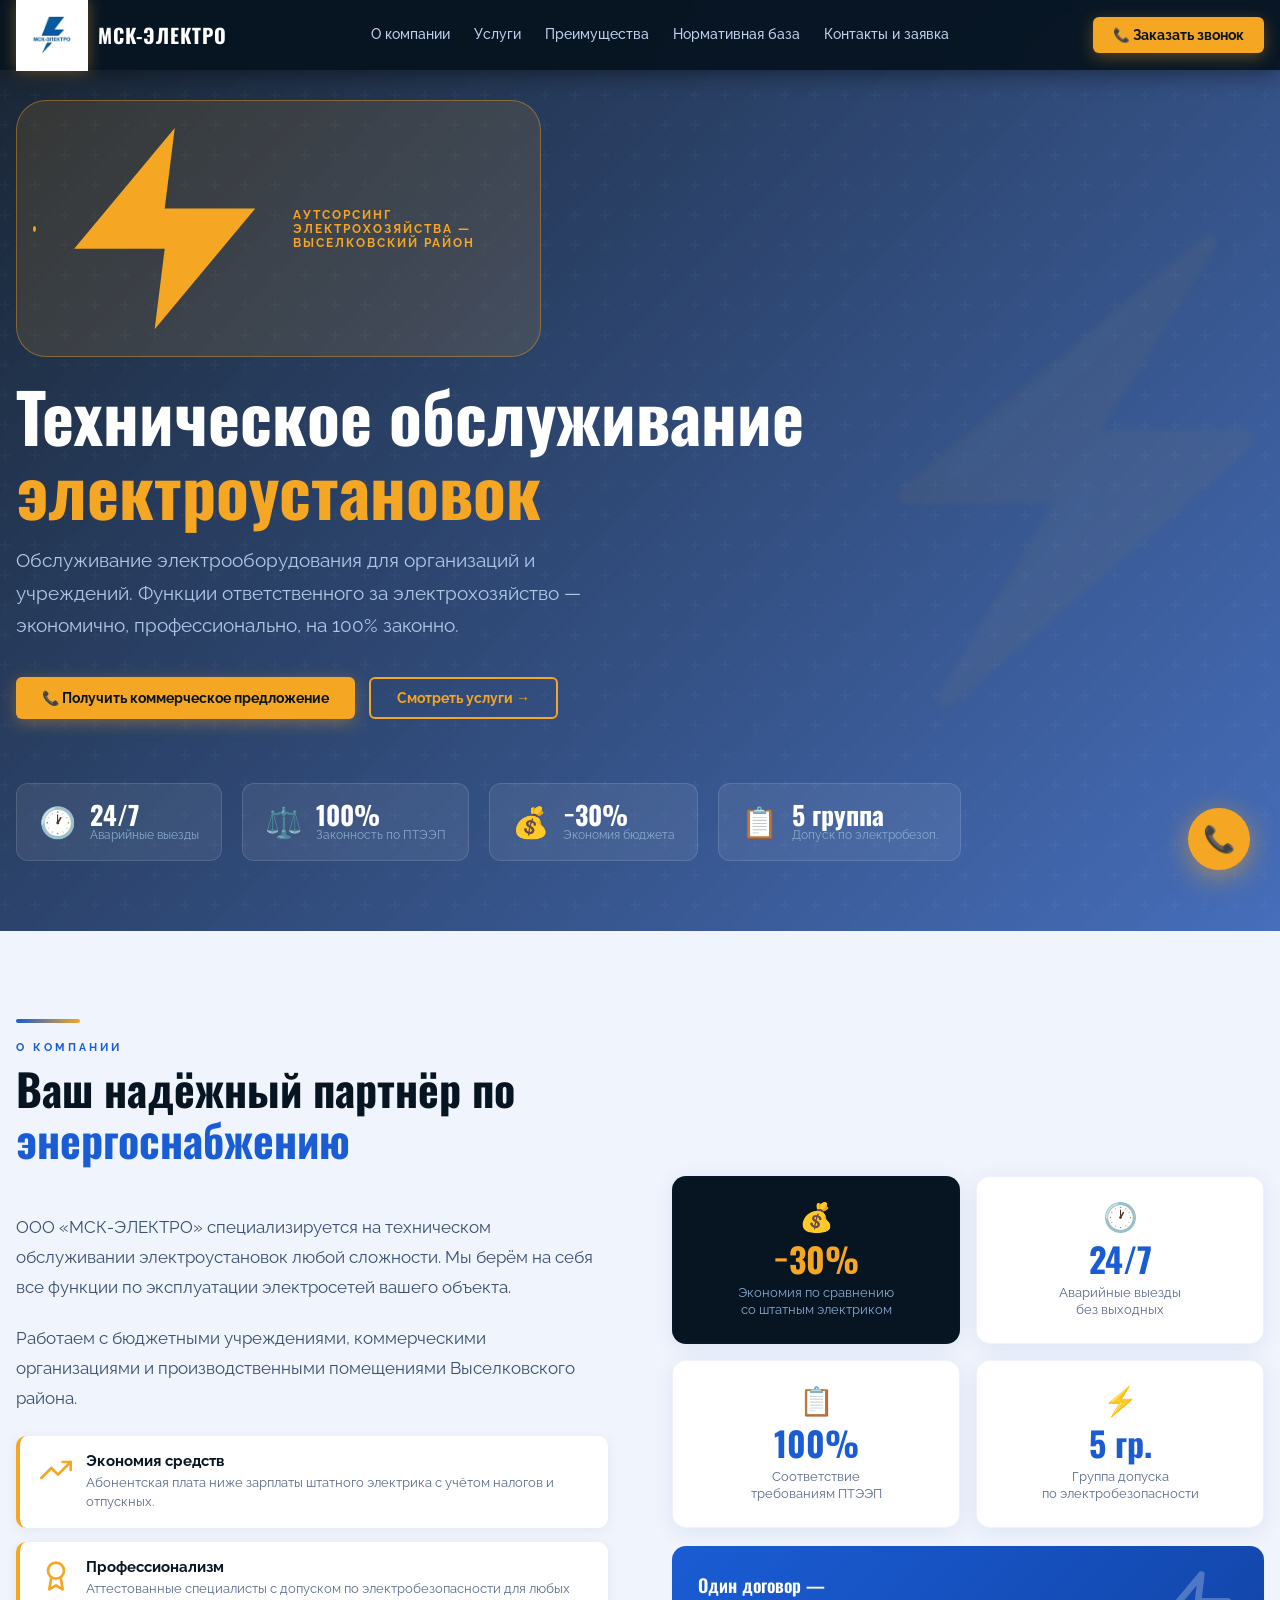
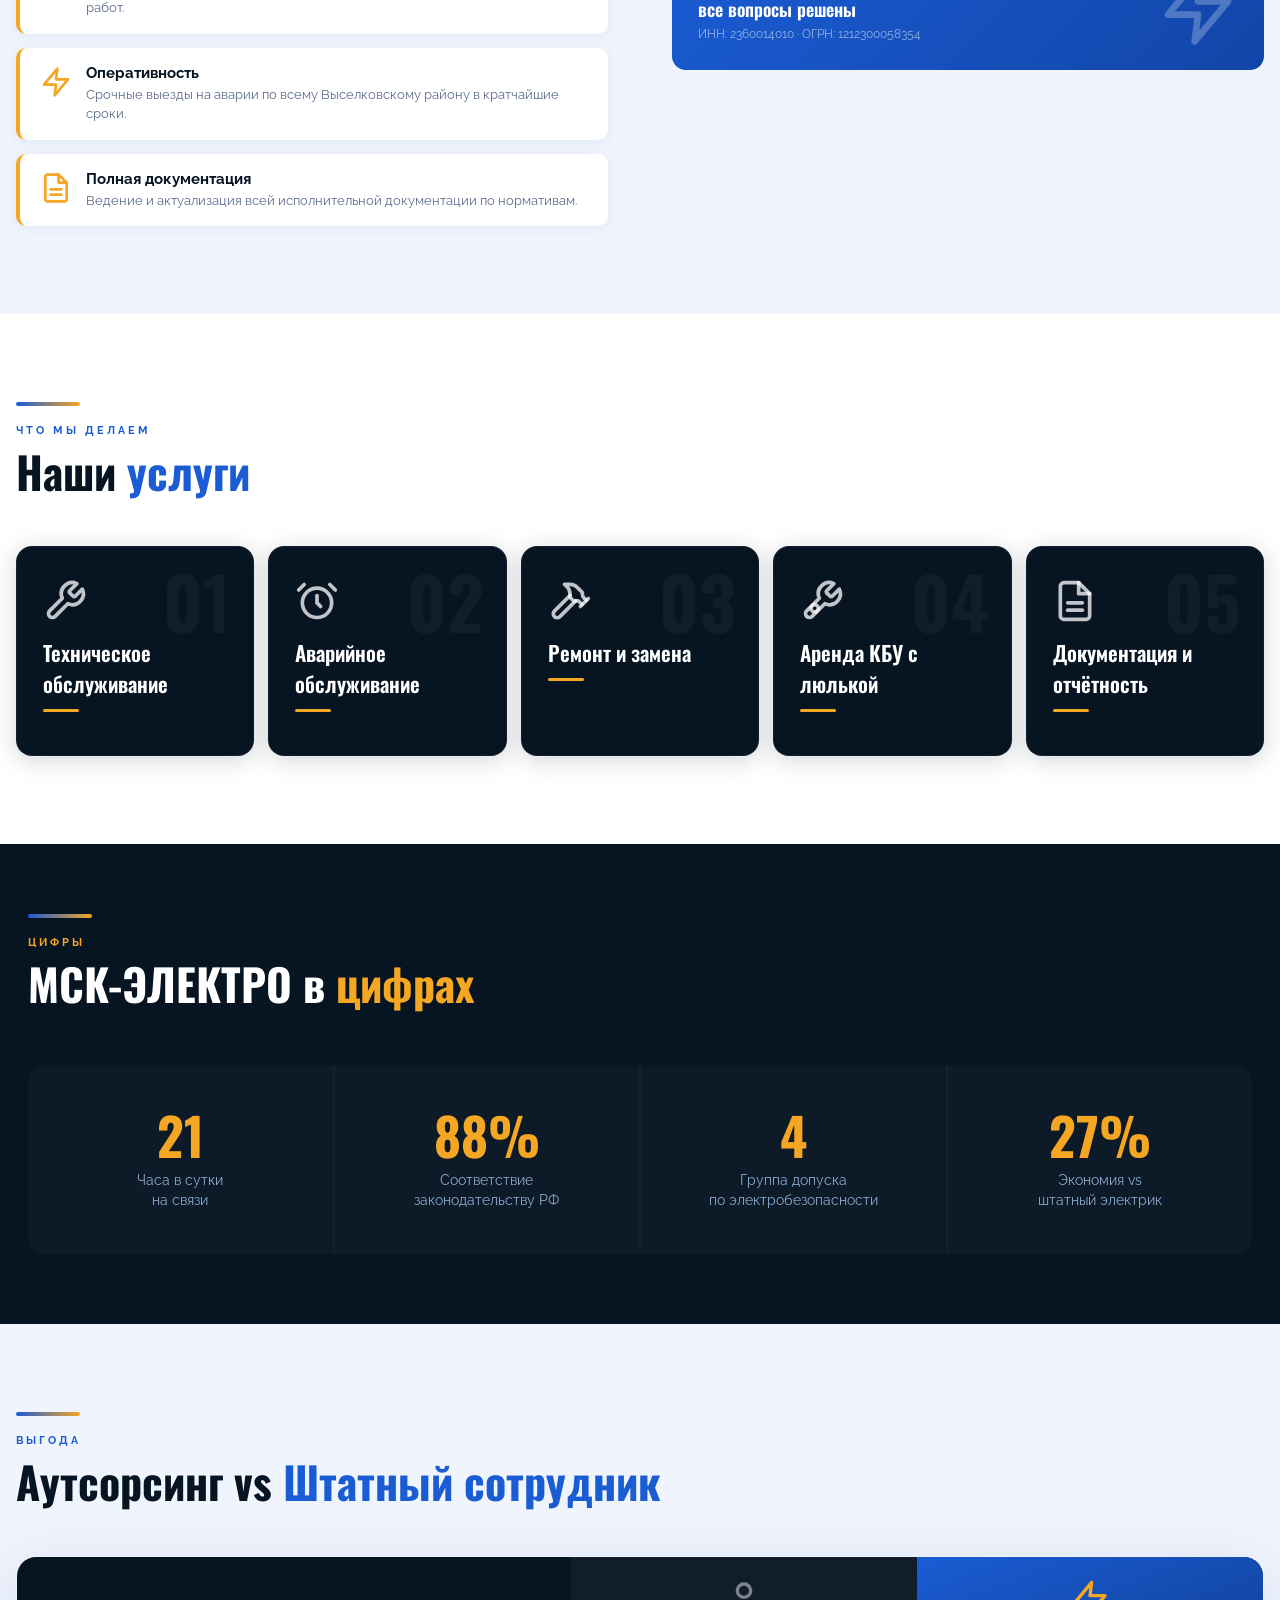
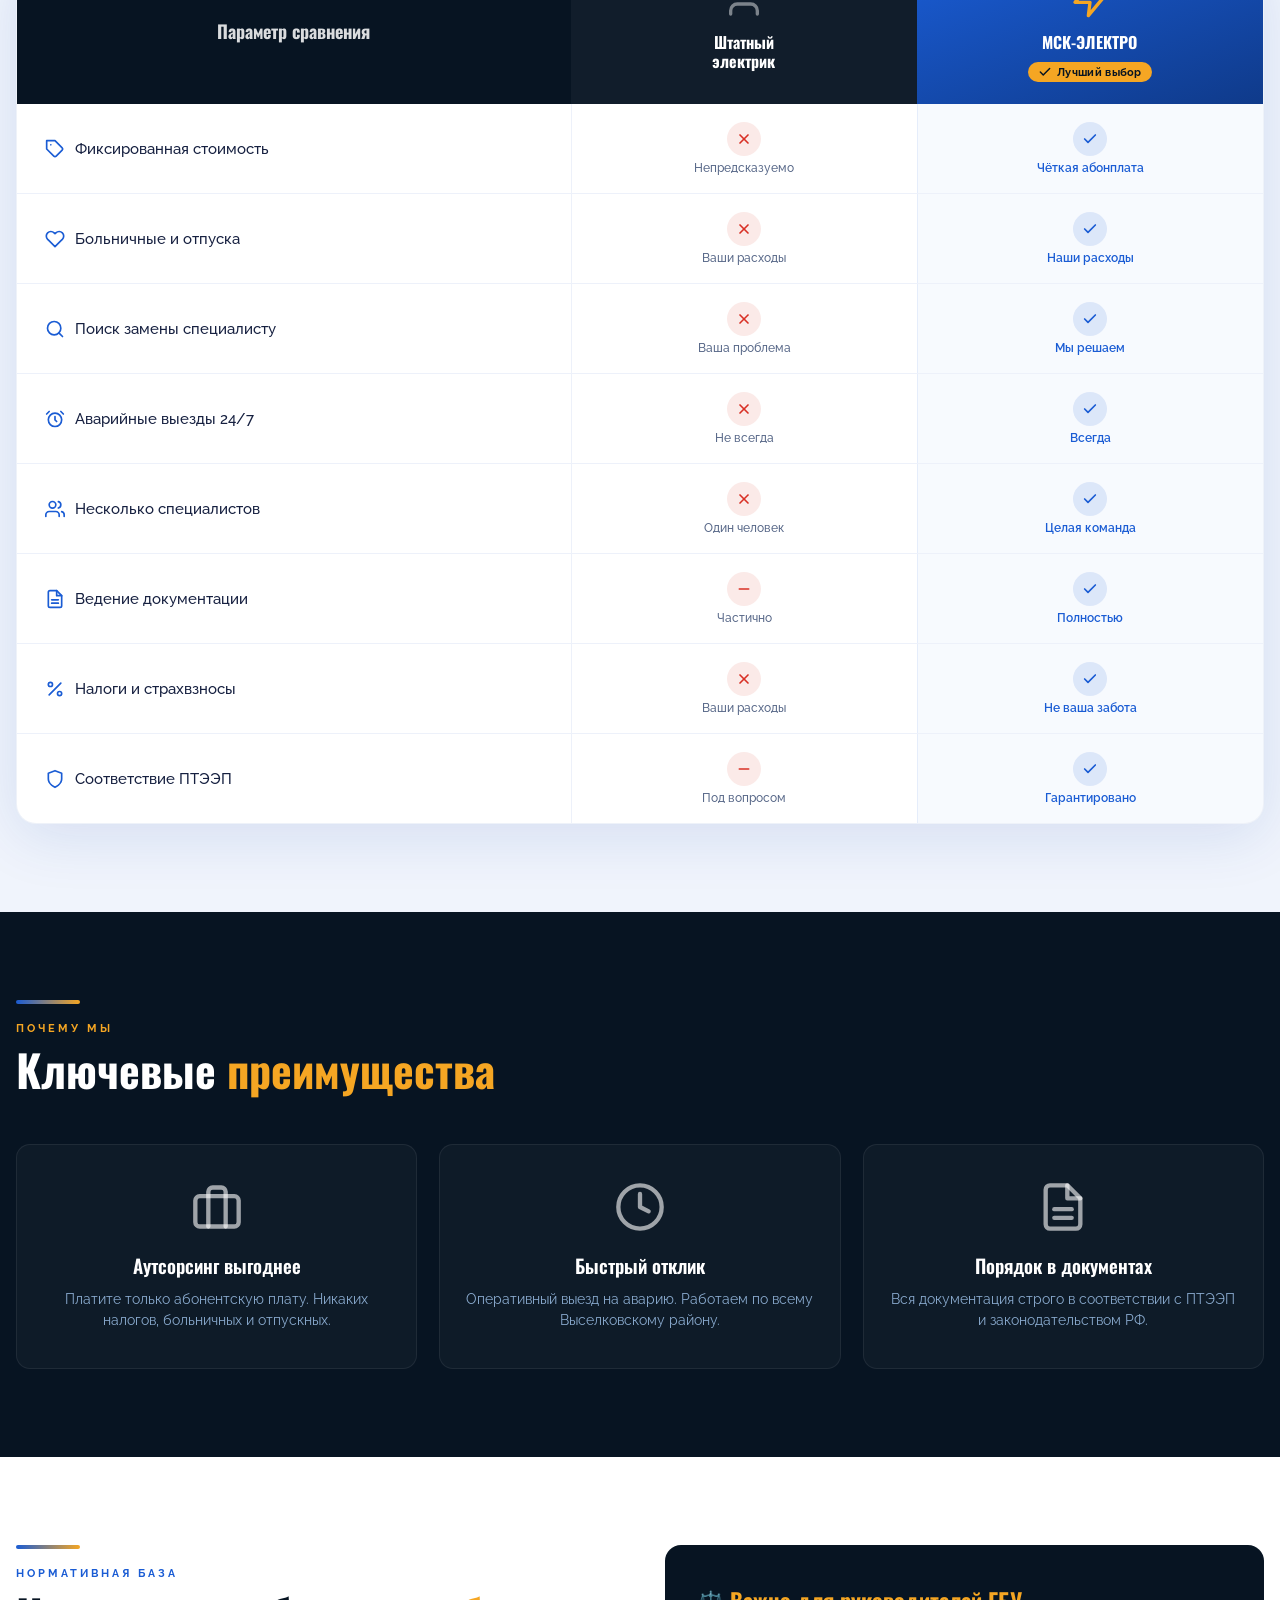
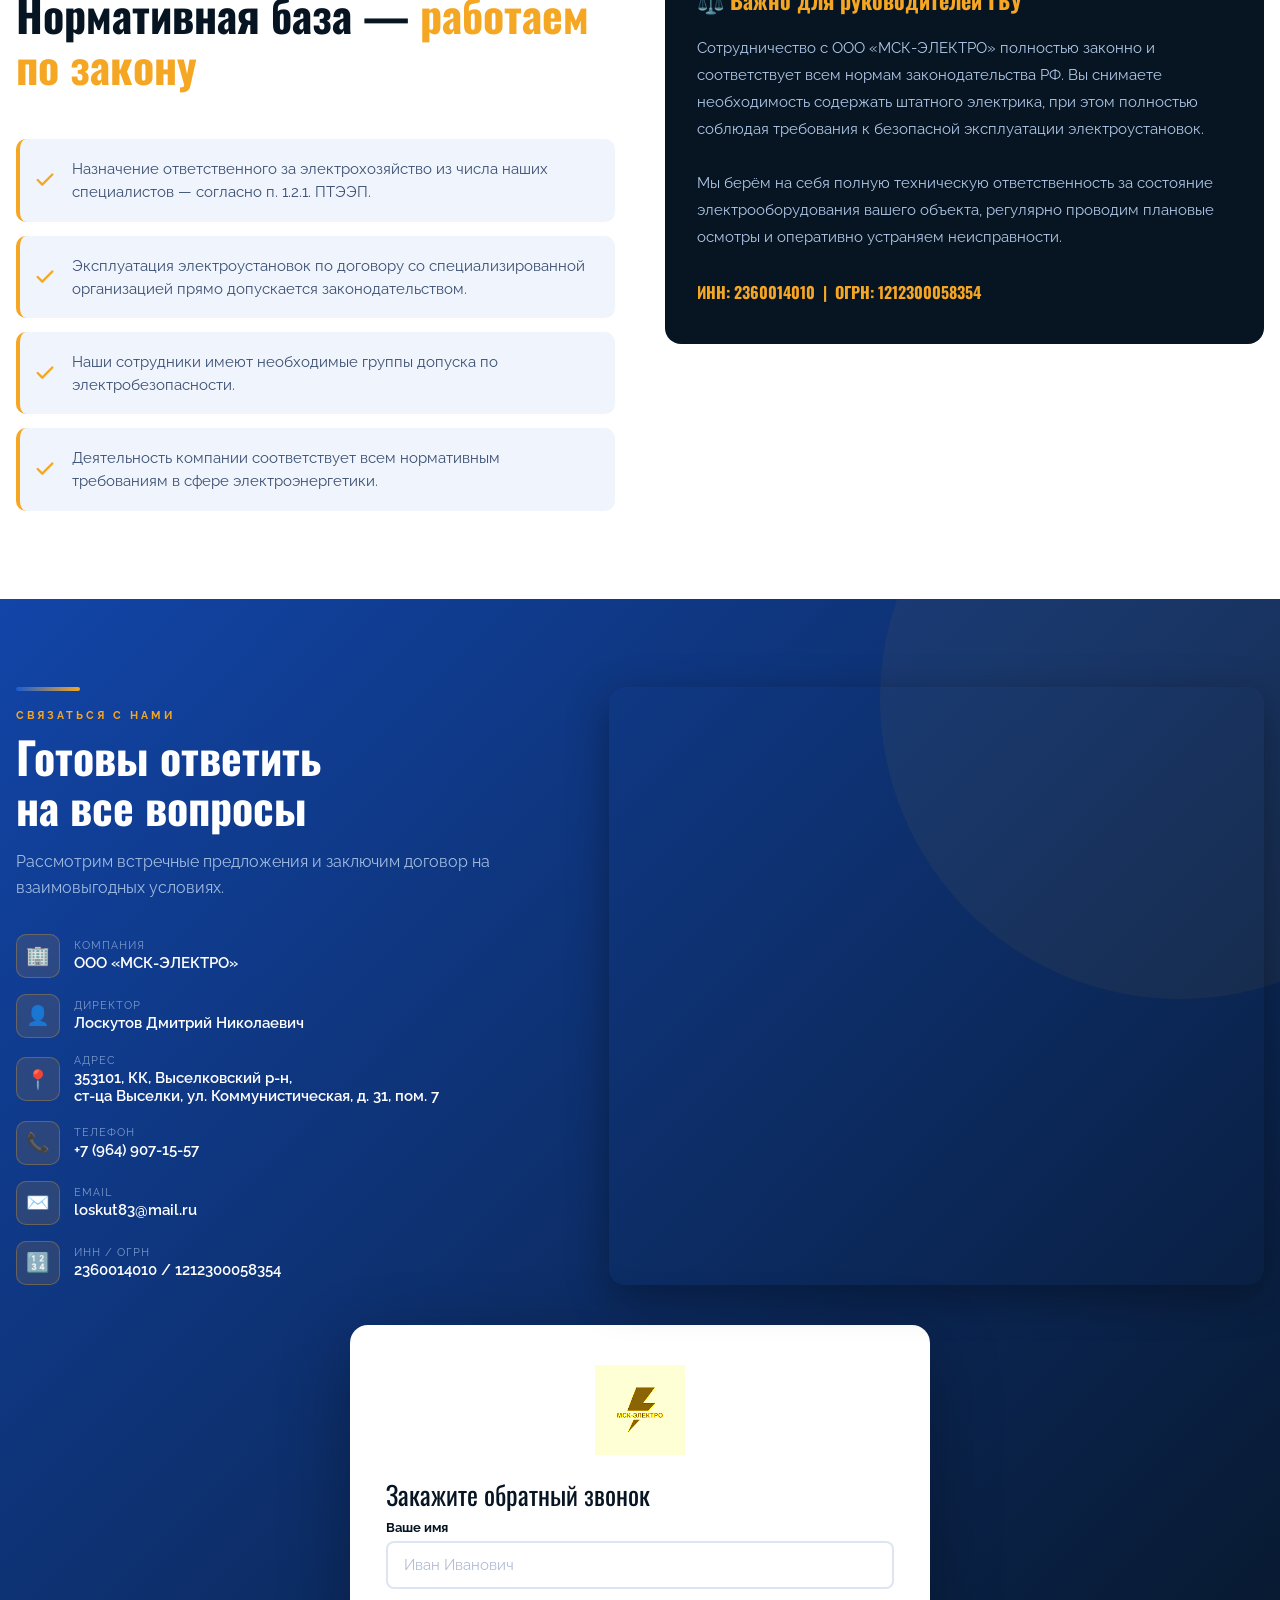
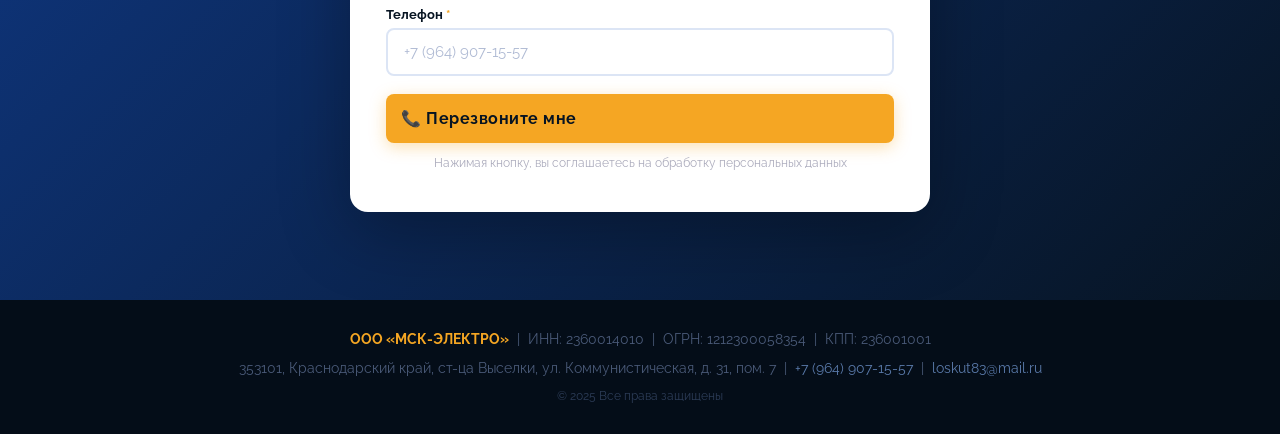
==== commit 8c6c108c: "index.html" ====
--- a/index.html
+++ b/index.html
@@ -16,7 +16,6 @@
       <img src="[data-uri]" alt="МСК-ЭЛЕКТРО логотип"/>
       <div class="logo-text">
         <div class="brand">МСК-ЭЛЕКТРО</div>
-        <div class="sub">ст-ца Выселки, Краснодарский край</div>
       </div>
     </a>
     <nav id="main-nav">
@@ -36,9 +35,9 @@
 <!-- HERO -->
 <section id="hero">
   <div class="hero-inner">
-    <div class="hero-badge">⚡ Аутсорсинг электрохозяйства — Выселковский район</div>
-    <h1>Техническое обслуживание<br/><em>электроустановок</em><br/>под ключ</h1>
-    <p class="hero-sub">Абонентское обслуживание для организаций и учреждений. Функции ответственного за электрохозяйство — экономично, профессионально, на 100% законно.</p>
+    <div class="hero-badge"><svg class="hero-badge-bolt" viewBox="0 0 24 24" fill="var(--acc)" xmlns="http://www.w3.org/2000/svg"><path d="M13 2L3 14h9l-1 8 10-12h-9l1-8z"/></svg> Аутсорсинг электрохозяйства — Выселковский район</div>
+    <h1>Техническое обслуживание<br/><em>электроустановок</em></h1>
+    <p class="hero-sub">Обслуживание электрооборудования для организаций и учреждений. Функции ответственного за электрохозяйство — экономично, профессионально, на 100% законно.</p>
     <div class="hero-btns">
       <button class="btn btn-acc" onclick="openModal()">📞 Получить коммерческое предложение</button>
       <a href="#services" class="btn btn-outline">Смотреть услуги →</a>
@@ -58,7 +57,7 @@
       </div>
       <div class="hero-card">
         <span class="hc-icon">📋</span>
-        <div><div class="hc-num">4 группа</div><div class="hc-label">Допуск по электробезоп.</div></div>
+        <div><div class="hc-num">5 группа</div><div class="hc-label">Допуск по электробезоп.</div></div>
       </div>
     </div>
   </div>
@@ -73,7 +72,7 @@
         <div class="sec-label reveal">О компании</div>
         <h2 class="reveal "reveal">Ваш надёжный партнёр по <span class="acc">энергоснабжению</span></h2>
         <p class="about-desc reveal">ООО «МСК-ЭЛЕКТРО» специализируется на техническом обслуживании электроустановок любой сложности. Мы берём на себя все функции по эксплуатации электросетей вашего объекта.</p>
-        <p class="about-desc reveal" style="transition-delay:.1s;">Работаем с бюджетными учреждениями, коммерческими организациями, гостиницами, торговыми центрами и производственными помещениями Выселковского района.</p>
+        <p class="about-desc reveal" style="transition-delay:.1s;">Работаем с бюджетными учреждениями, коммерческими организациями и производственными помещениями Выселковского района.</p>
         <div class="perks reveal-group">
           <div class="perk"><span class="pi"><svg viewBox="0 0 24 24" fill="none" stroke="currentColor" stroke-width="2" stroke-linecap="round" stroke-linejoin="round"><polyline points="23 6 13.5 15.5 8.5 10.5 1 18"/><polyline points="17 6 23 6 23 12"/></svg></span><div><div class="pt">Экономия средств</div><div class="pd">Абонентская плата ниже зарплаты штатного электрика с учётом налогов и отпускных.</div></div></div>
           <div class="perk"><span class="pi"><svg viewBox="0 0 24 24" fill="none" stroke="currentColor" stroke-width="2" stroke-linecap="round" stroke-linejoin="round"><circle cx="12" cy="8" r="6"/><path d="M15.477 12.89L17 22l-5-3-5 3 1.523-9.11"/></svg></span><div><div class="pt">Профессионализм</div><div class="pd">Аттестованные специалисты с допуском по электробезопасности для любых работ.</div></div></div>
@@ -100,7 +99,7 @@
           </div>
           <div class="about-stat-card">
             <div class="asc-icon">⚡</div>
-            <div class="asc-num">4 гр.</div>
+            <div class="asc-num">5 гр.</div>
             <div class="asc-label">Группа допуска<br/>по электробезопасности</div>
           </div>
         </div>
@@ -128,21 +127,21 @@
         <span class="card-icon"><svg viewBox="0 0 24 24" fill="none" stroke="currentColor" stroke-width="2" stroke-linecap="round" stroke-linejoin="round"><path d="M14.7 6.3a1 1 0 0 0 0 1.4l1.6 1.6a1 1 0 0 0 1.4 0l3.77-3.77a6 6 0 0 1-7.94 7.94l-6.91 6.91a2.12 2.12 0 0 1-3-3l6.91-6.91a6 6 0 0 1 7.94-7.94l-3.76 3.76z"/></svg></span>
         <div class="card-title">Техническое обслуживание</div>
         <div class="card-line"></div>
-        <div class="card-desc">Непосредственное техническое обслуживание электроустановок и электрощитов. Поддержание работоспособности ТП, ВЛ-0,4 кВ и уличного освещения.</div>
+        <div class="card-desc">Техническое обслуживание электроустановок и распределительных щитов. Обеспечение функционирования ТП, ВЛ-0,4 кВ и системы наружного освещения.</div>
       </div>
       <div class="card">
         <span class="card-num">02</span>
         <span class="card-icon"><svg viewBox="0 0 24 24" fill="none" stroke="currentColor" stroke-width="2" stroke-linecap="round" stroke-linejoin="round"><circle cx="12" cy="13" r="8"/><path d="M12 9v4l2 2"/><path d="M5 3L2 6"/><path d="M22 6l-3-3"/></svg></span>
         <div class="card-title">Аварийное обслуживание</div>
         <div class="card-line"></div>
-        <div class="card-desc">Срочные выезды на объекты в случае аварийных ситуаций. Оперативное устранение нарушений в работе систем электроснабжения по всему Выселковскому району.</div>
+        <div class="card-desc">Организация срочных выездов на объекты для ликвидации аварийных ситуаций. Оперативное восстановление функционирования систем электроснабжения на территории Выселковского района.</div>
       </div>
       <div class="card">
         <span class="card-num">03</span>
         <span class="card-icon"><svg viewBox="0 0 24 24" fill="none" stroke="currentColor" stroke-width="2" stroke-linecap="round" stroke-linejoin="round"><path d="M15 12l-8.5 8.5c-.83.83-2.17.83-3 0 0 0 0 0 0 0a2.12 2.12 0 0 1 0-3L12 9"/><path d="M17.64 15L22 10.64"/><path d="m20.91 11.7-1.25-1.25c-.6-.6-.93-1.4-.93-2.25v-.86L16.01 4.6a5.56 5.56 0 0 0-3.94-1.64H9l.92.82A6.18 6.18 0 0 1 12 8.4v1.56l2 2h2.47l2.26 1.91"/></svg></span>
         <div class="card-title">Ремонт и замена</div>
         <div class="card-line"></div>
-        <div class="card-desc">Поддержание светильников в рабочем состоянии, замена ламп, ремонт осветительных приборов. Замена неисправных выключателей и розеток.</div>
+        <div class="card-desc">Обеспечение исправного функционирования осветительных приборов, включая замену ламп и проведение ремонтных работ. Замена вышедших из строя выключателей и розеток.</div>
       </div>
       <div class="card">
         <span class="card-num">04</span>
@@ -178,7 +177,7 @@
         <div class="stat-label">Соответствие<br/>законодательству РФ</div>
       </div>
       <div class="stat-item">
-        <div class="stat-num" data-target="4">0</div>
+        <div class="stat-num" data-target="5">0</div>
         <div class="stat-label">Группа допуска<br/>по электробезопасности</div>
       </div>
       <div class="stat-item">
@@ -292,7 +291,6 @@
     <h2 class="reveal">Ключевые <span class="acc">преимущества</span></h2>
     <div class="adv-grid reveal-group">
       <div class="adv-item"><span class="adv-icon"><svg viewBox="0 0 24 24" fill="none" stroke="currentColor" stroke-width="2" stroke-linecap="round" stroke-linejoin="round"><rect x="2" y="7" width="20" height="14" rx="2" ry="2"/><path d="M16 21V5a2 2 0 0 0-2-2h-4a2 2 0 0 0-2 2v16"/></svg></span><div class="adv-title">Аутсорсинг выгоднее</div><div class="adv-text">Платите только абонентскую плату. Никаких налогов, больничных и отпускных.</div></div>
-      <div class="adv-item"><span class="adv-icon"><svg viewBox="0 0 24 24" fill="none" stroke="currentColor" stroke-width="2" stroke-linecap="round" stroke-linejoin="round"><path d="M12 22s8-4 8-10V5l-8-3-8 3v7c0 6 8 10 8 10z"/></svg></span><div class="adv-title">Снятие ответственности</div><div class="adv-text">Назначаем ответственного за электрохозяйство из наших аттестованных специалистов.</div></div>
       <div class="adv-item"><span class="adv-icon"><svg viewBox="0 0 24 24" fill="none" stroke="currentColor" stroke-width="2" stroke-linecap="round" stroke-linejoin="round"><circle cx="12" cy="12" r="10"/><polyline points="12 6 12 12 16 14"/></svg></span><div class="adv-title">Быстрый отклик</div><div class="adv-text">Оперативный выезд на аварию. Работаем по всему Выселковскому району.</div></div>
       <div class="adv-item"><span class="adv-icon"><svg viewBox="0 0 24 24" fill="none" stroke="currentColor" stroke-width="2" stroke-linecap="round" stroke-linejoin="round"><path d="M14 2H6a2 2 0 0 0-2 2v16a2 2 0 0 0 2 2h12a2 2 0 0 0 2-2V8z"/><polyline points="14 2 14 8 20 8"/><line x1="16" y1="13" x2="8" y2="13"/><line x1="16" y1="17" x2="8" y2="17"/></svg></span><div class="adv-title">Порядок в документах</div><div class="adv-text">Вся документация строго в соответствии с ПТЭЭП и законодательством РФ.</div></div>
     </div>
@@ -340,7 +338,7 @@
           <div class="ci"><div class="ci-icon">👤</div><div><div class="ci-label">Директор</div><div class="ci-value">Лоскутов Дмитрий Николаевич</div></div></div>
           <div class="ci"><div class="ci-icon">📍</div><div><div class="ci-label">Адрес</div><div class="ci-value">353101, КК, Выселковский р-н,<br/>ст-ца Выселки, ул. Коммунистическая, д. 31, пом. 7</div></div></div>
           <div class="ci"><div class="ci-icon">📞</div><div><div class="ci-label">Телефон</div><div class="ci-value"><a href="tel:+79649071557">+7 (964) 907-15-57</a></div></div></div>
-          <div class="ci"><div class="ci-icon">✉️</div><div><div class="ci-label">Email</div><div class="ci-value"><a href="mailto:msk.electro2021@yandex.ru">msk.electro2021@yandex.ru</a></div></div></div>
+          <div class="ci"><div class="ci-icon">✉️</div><div><div class="ci-label">Email</div><div class="ci-value"><a href="mailto:loskut83@mail.ru">loskut83@mail.ru</a></div></div></div>
           <div class="ci"><div class="ci-icon">🔢</div><div><div class="ci-label">ИНН / ОГРН</div><div class="ci-value">2360014010 / 1212300058354</div></div></div>
         </div>
       </div>
@@ -353,9 +351,8 @@
       </div>
     </div>
     <div class="contact-form reveal scale-in" style="margin-top:40px;max-width:580px;margin-left:auto;margin-right:auto;">
-        <div class="modal-logo"><img src="[data-uri]" alt="лого" style="height:90px;"/></div>
+        <div class="modal-logo"><img style="filter:sepia(1) saturate(4) hue-rotate(5deg) brightness(1.1);" src="[data-uri]" alt="лого" style="height:90px;"/></div>
         <div class="cf-head">Закажите обратный звонок</div>
-        <div class="cf-sub">Перезвоним в течение 30 минут в рабочее время</div>
         <form id="mainForm" onsubmit="submitForm(event)">
           <div class="form-group">
             <label for="f-name">Ваше имя</label>
@@ -376,7 +373,7 @@
 <!-- FOOTER -->
 <footer>
   <p><strong>ООО «МСК-ЭЛЕКТРО»</strong> &nbsp;|&nbsp; ИНН: 2360014010 &nbsp;|&nbsp; ОГРН: 1212300058354 &nbsp;|&nbsp; КПП: 236001001</p>
-  <p style="margin-top:6px;">353101, Краснодарский край, ст-ца Выселки, ул. Коммунистическая, д. 31, пом. 7 &nbsp;|&nbsp; <a href="tel:+79649071557">+7 (964) 907-15-57</a> &nbsp;|&nbsp; <a href="mailto:msk.electro2021@yandex.ru">msk.electro2021@yandex.ru</a></p>
+  <p style="margin-top:6px;">353101, Краснодарский край, ст-ца Выселки, ул. Коммунистическая, д. 31, пом. 7 &nbsp;|&nbsp; <a href="tel:+79649071557">+7 (964) 907-15-57</a> &nbsp;|&nbsp; <a href="mailto:loskut83@mail.ru">loskut83@mail.ru</a></p>
   <p style="margin-top:6px;font-size:12px;color:#2d3d58;">© 2025 Все права защищены</p>
 </footer>
 
@@ -387,9 +384,9 @@
 <div class="modal-overlay" id="modalOverlay">
   <div class="modal" id="modalBox">
     <button class="modal-close" onclick="closeModal()">✕</button>
-    <div class="modal-logo"><img src="[data-uri]" alt="лого"/></div>
+    <div class="modal-logo"><img style="filter:sepia(1) saturate(4) hue-rotate(5deg) brightness(1.1);" src="[data-uri]" alt="лого"/></div>
     <h3>Заказать звонок</h3>
-    <p class="modal-sub">Перезвоним в течение 30 минут</p>
+    <p class="modal-sub">Оставьте заявку и мы свяжемся с вами</p>
     <form id="modalForm" onsubmit="submitModal(event)">
       <div class="form-group">
         <label>Ваше имя</label>
@@ -399,8 +396,9 @@
         <label>Телефон <span class="req">*</span></label>
         <input type="tel" name="phone" placeholder="+7 (964) 907-15-57" required/>
       </div>
-      <button type="submit" class="btn btn-acc form-submit">📞 Отправить заявку</button>
-      <div class="form-ok" id="modalFormOk">✅ Заяв принята! Перезвоним в ближайшее время.</div>
+      <button type="submit" class="btn btn-acc form-submit">📞 Перезвоните мне</button>
+      <div class="form-ok" id="modalFormOk">✅ Заявка принята!</div>
+      <p class="privacy-note">Нажимая кнопку, вы соглашаетесь на обработку персональных данных</p>
     </form>
   </div>
 </div>
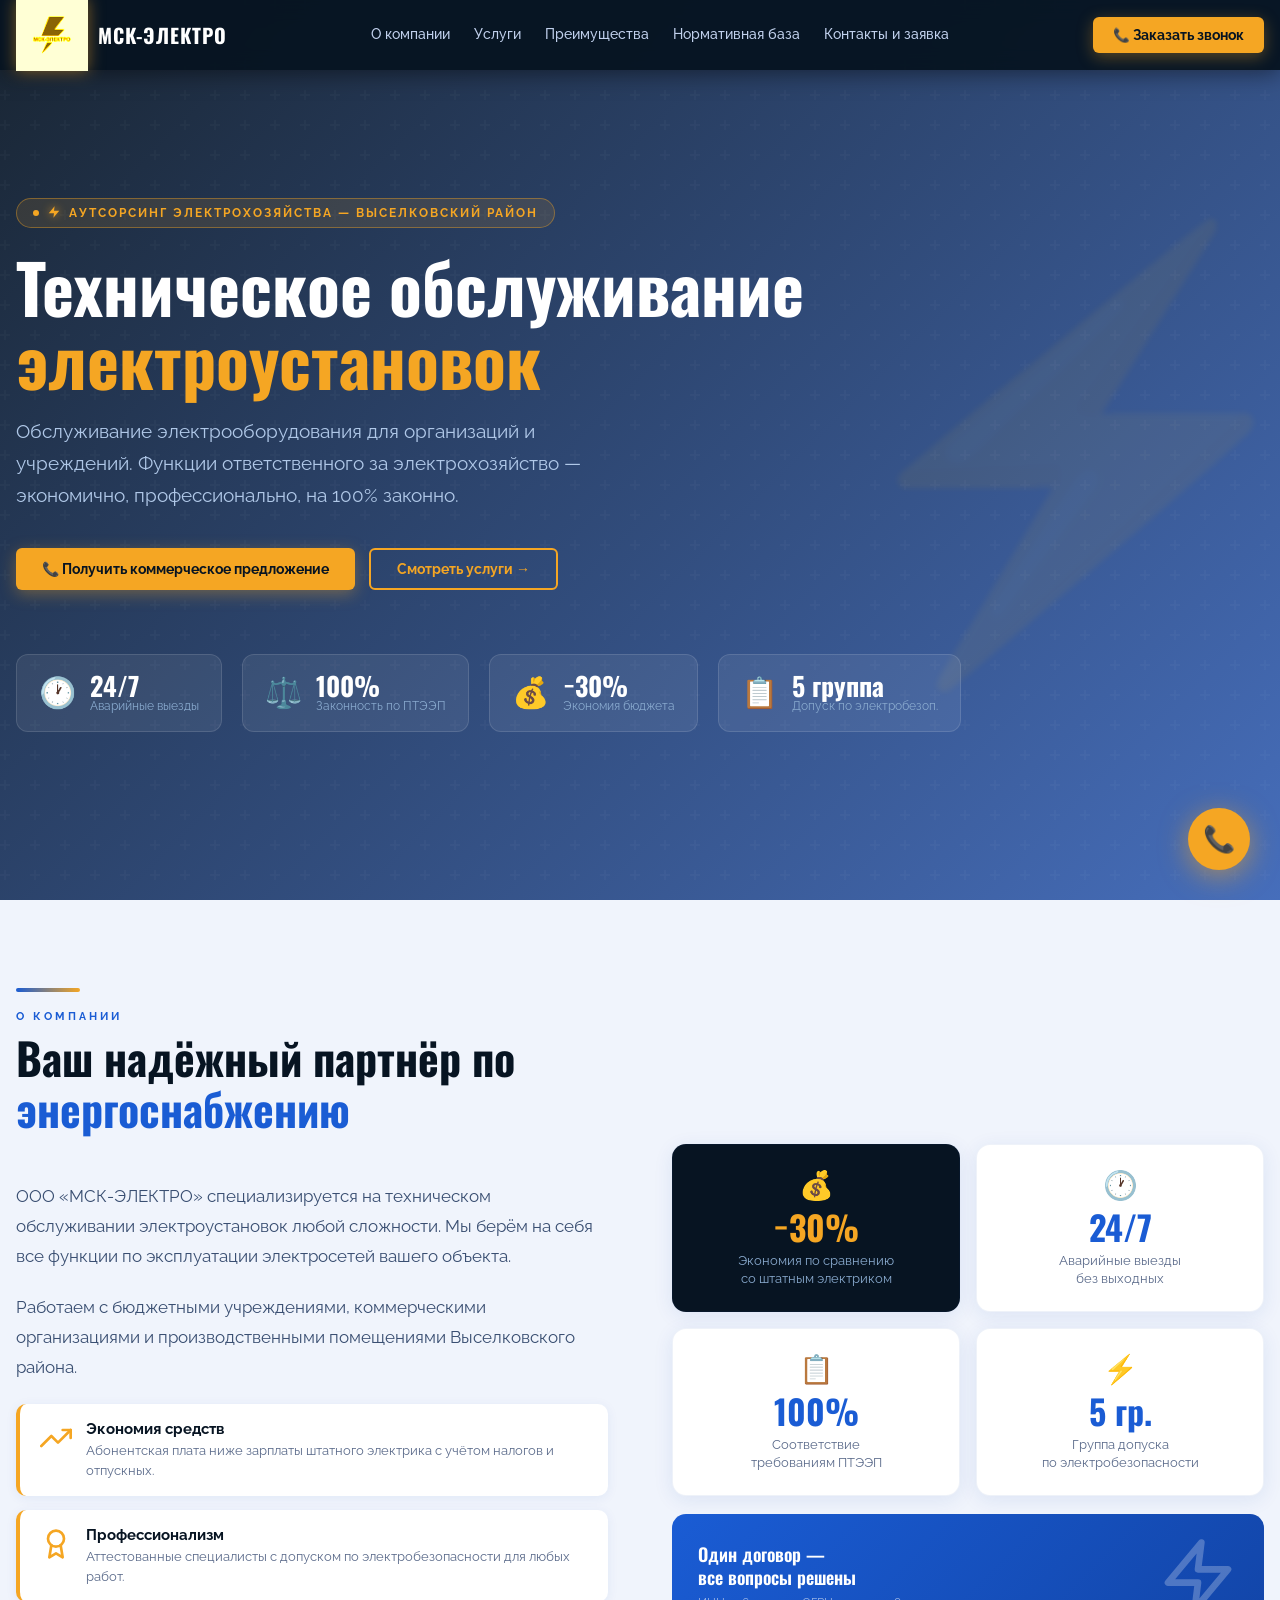
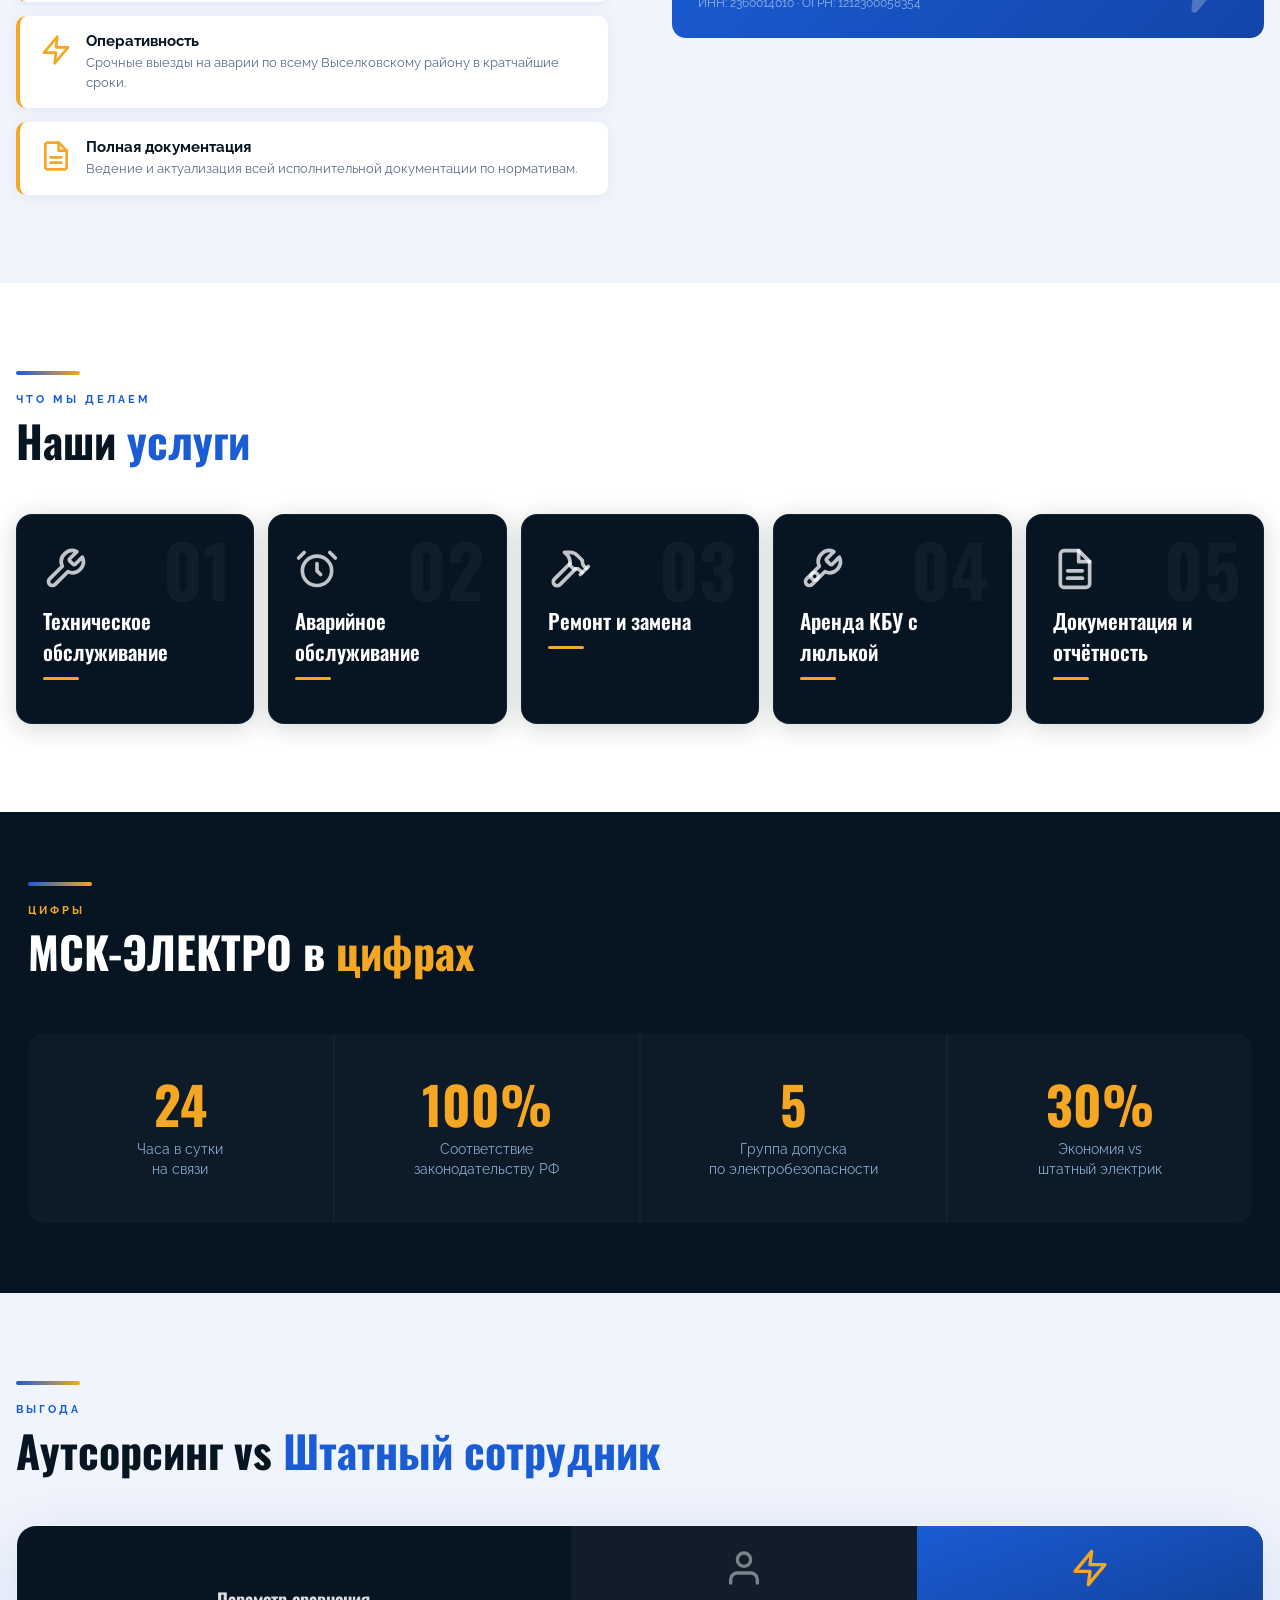
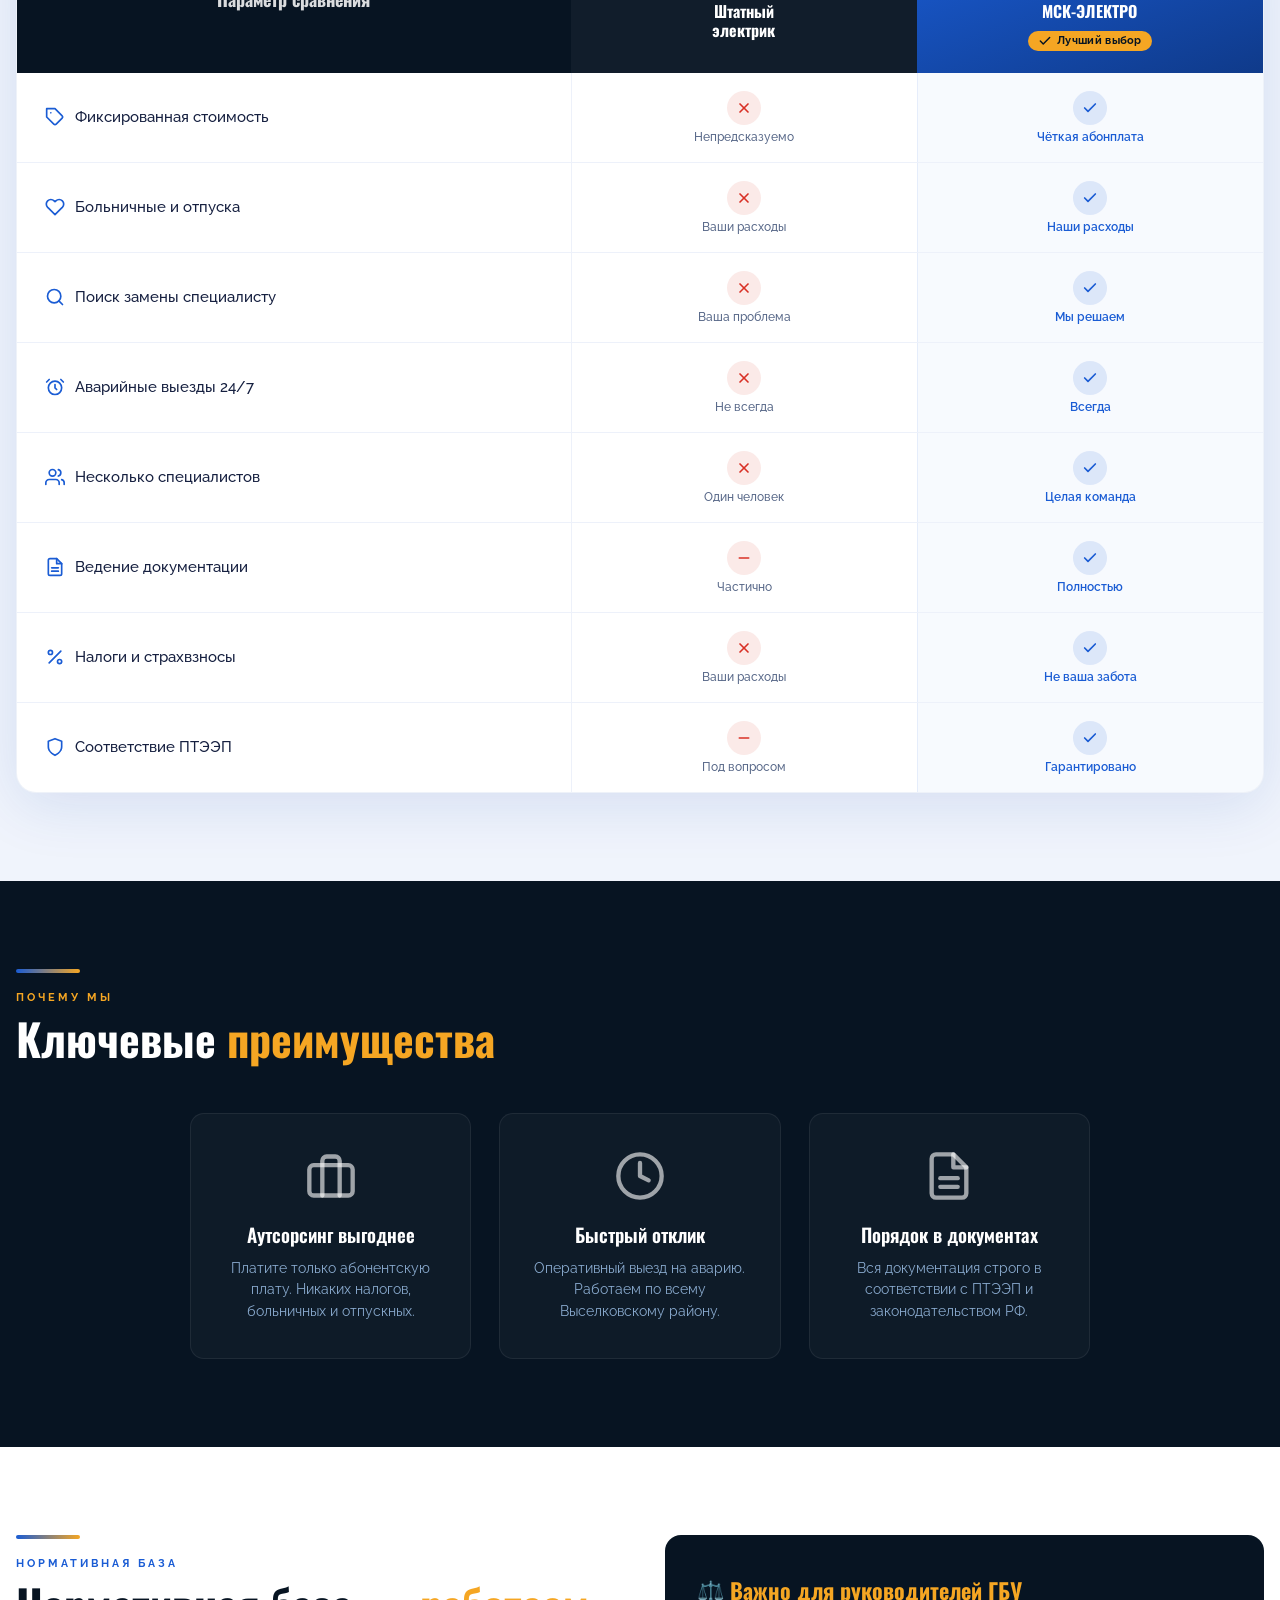
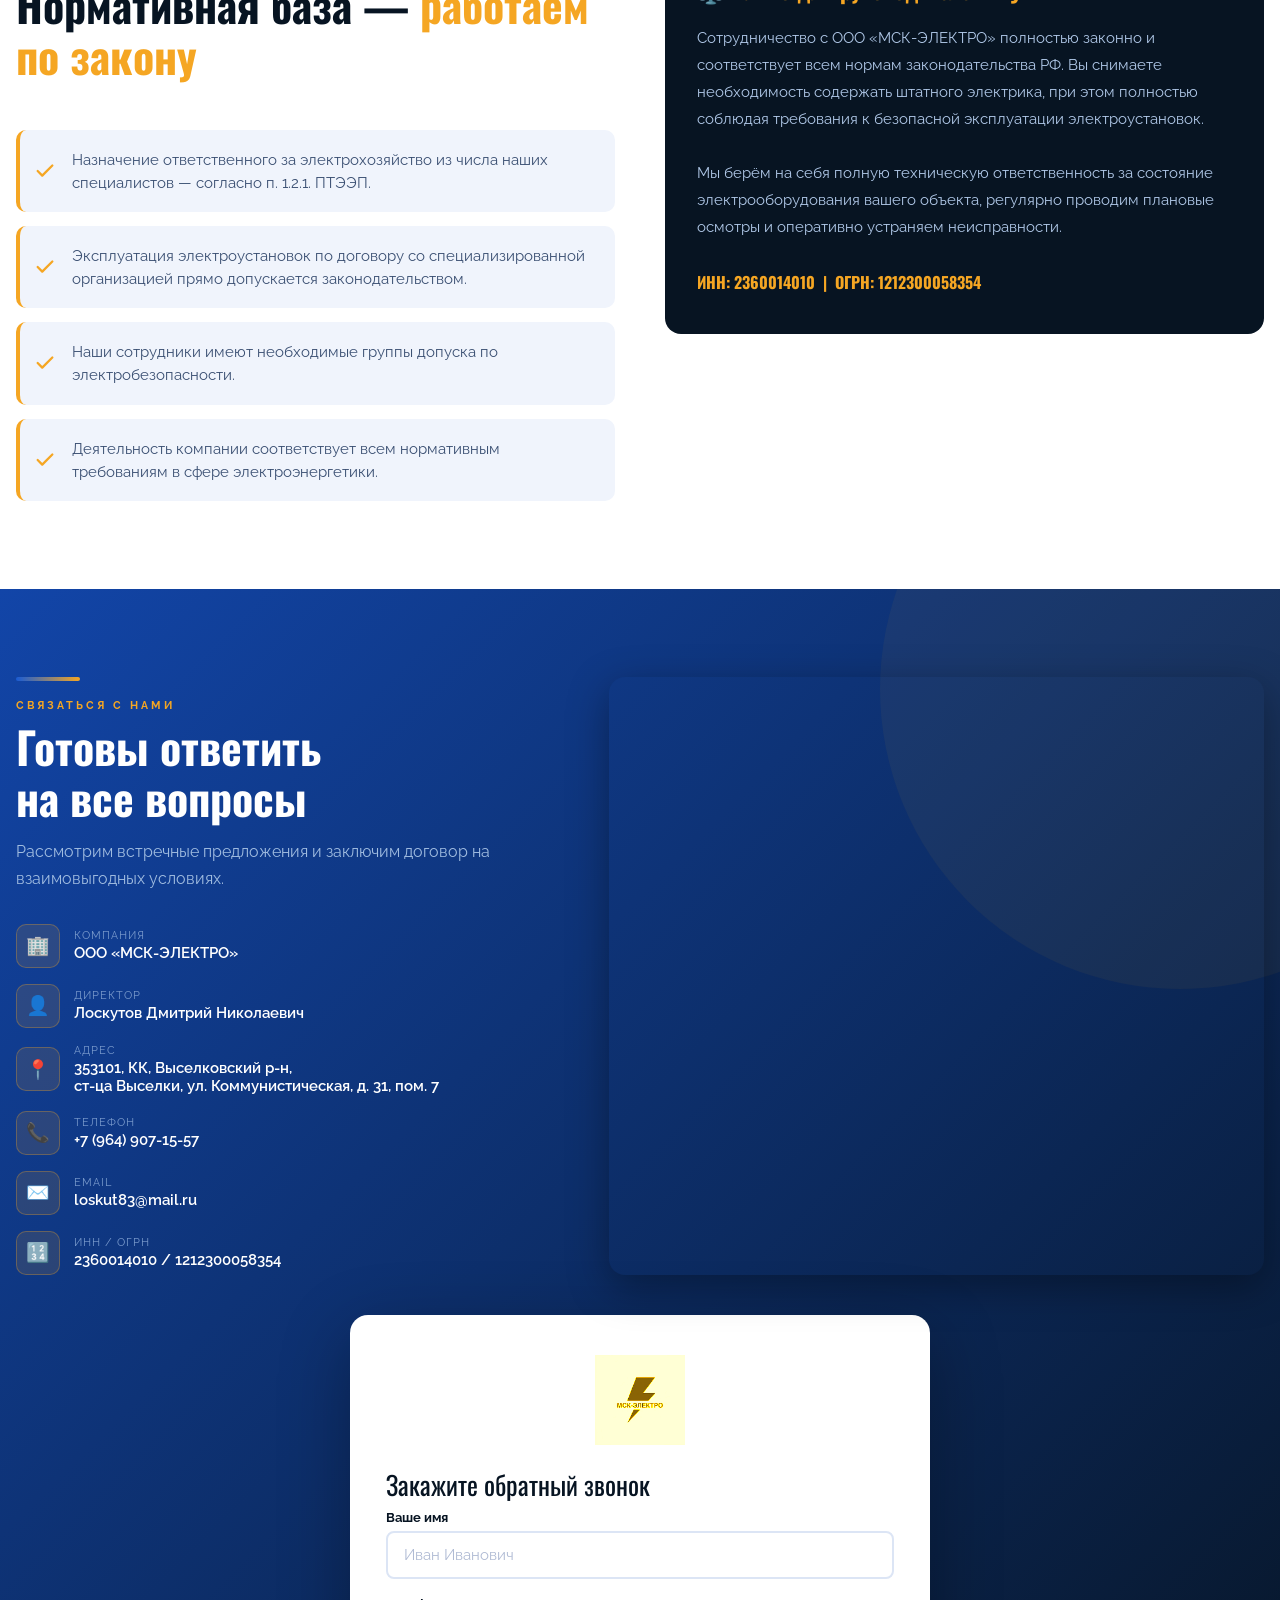
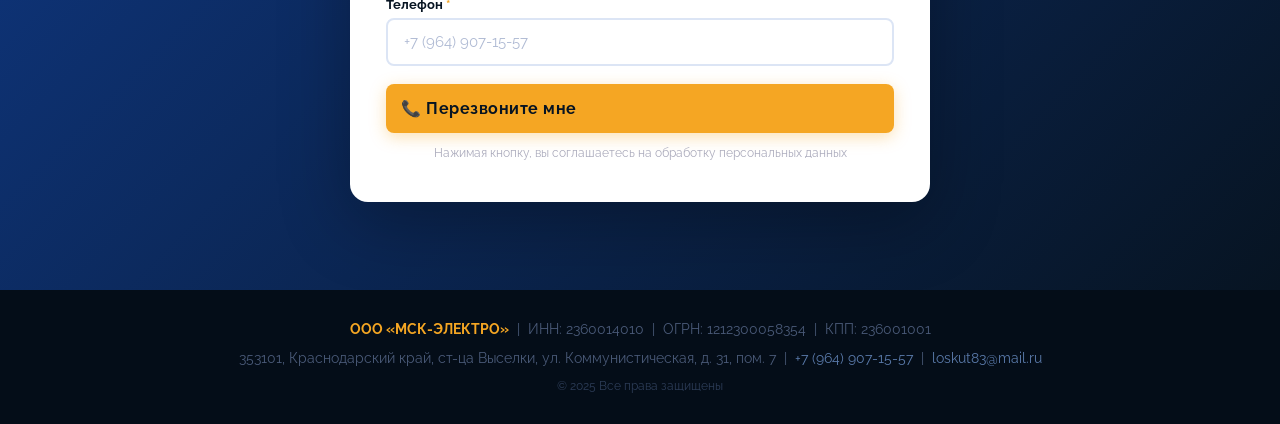
==== commit 52e7a9c2: "index.html" ====
--- a/index.html
+++ b/index.html
@@ -352,7 +352,7 @@
     </div>
     <div class="contact-form reveal scale-in" style="margin-top:40px;max-width:580px;margin-left:auto;margin-right:auto;">
         <div class="modal-logo"><img style="filter:sepia(1) saturate(4) hue-rotate(5deg) brightness(1.1);" src="[data-uri]" alt="лого" style="height:90px;"/></div>
-        <div class="cf-head">Закажите обратный звонок</div>
+        <div class="cf-head">            Закажите обратный звонок</div>
         <form id="mainForm" onsubmit="submitForm(event)">
           <div class="form-group">
             <label for="f-name">Ваше имя</label>
--- a/style.css
+++ b/style.css
@@ -23,7 +23,7 @@
   display:flex;align-items:center;justify-content:space-between;height:70px;
 }
 .logo{display:flex;align-items:center;gap:10px;text-decoration:none;}
-.logo img{height:72px;width:auto;filter:drop-shadow(0 0 8px rgba(245,166,35,.4));}
+.logo img{height:72px;width:auto;filter:sepia(1) saturate(4) hue-rotate(5deg) brightness(1.1) drop-shadow(0 0 8px rgba(245,166,35,.5));mix-blend-mode:normal;background:transparent;}
 .logo-text .brand{font-family:'Oswald',sans-serif;font-size:20px;font-weight:700;color:#fff;letter-spacing:1px;}
 .logo-text .sub{font-size:10px;color:#7a9acc;letter-spacing:.5px;}
 nav{display:flex;gap:24px;align-items:center;}
@@ -59,7 +59,7 @@
 /* Lightning decoration */
 #hero::after{
   content:'⚡';font-size:420px;position:absolute;right:-60px;top:50%;
-  transform:translateY(-50%);opacity:.04;pointer-events:none;
+  transform:translateY(-50%);opacity:.06;pointer-events:none;
   filter:blur(2px);
 }
 .hero-inner{max-width:1280px;margin:0 auto;width:100%;position:relative;z-index:1;}
@@ -71,6 +71,7 @@
   animation:fadeUp .7s ease both;
 }
 .hero-badge::before{content:'';width:6px;height:6px;background:var(--acc);border-radius:50%;animation:blink 1.5s infinite;}
+.hero-badge-bolt{width:14px;height:14px;display:inline-block;vertical-align:middle;margin-top:-2px;filter:drop-shadow(0 0 4px rgba(245,166,35,.8));}
 @keyframes blink{0%,100%{opacity:1;}50%{opacity:.3;}}
 h1{
   font-family:'Oswald',sans-serif;font-size:clamp(34px,5.5vw,68px);
@@ -223,7 +224,7 @@
 #advantages .sec-label{color:var(--acc);}
 #advantages h2{color:#fff;}
 #advantages h2 .acc{color:var(--acc);}
-.adv-grid{display:grid;grid-template-columns:repeat(auto-fit,minmax(220px,1fr));gap:22px;}
+.adv-grid{display:grid;grid-template-columns:repeat(3,1fr);gap:28px;max-width:900px;margin:0 auto;}
 .adv-item{
   text-align:center;padding:36px 22px;
   border:1px solid rgba(255,255,255,.07);border-radius:14px;
@@ -369,7 +370,7 @@
 }
 @media(max-width:580px){
   .services-grid{grid-template-columns:1fr;}
-  .adv-grid{grid-template-columns:1fr 1fr;}
+  .adv-grid{grid-template-columns:1fr 1fr;max-width:100%;}
   .hero-btns{flex-direction:column;}
   .hero-cards{flex-direction:column;}
   .hero-card{min-width:auto;}
@@ -571,7 +572,7 @@
   h2{font-size:clamp(22px,4vw,36px);}
   section{padding:60px 16px;}
   .services-grid{grid-template-columns:repeat(2,1fr);}
-  .adv-grid{grid-template-columns:1fr 1fr;}
+  .adv-grid{grid-template-columns:repeat(3,1fr);max-width:860px;}
   .about-grid,.legal-grid,.compare-grid{grid-template-columns:1fr;}
   .contact-grid{grid-template-columns:1fr !important;}
   .contact-grid > div:last-child{min-height:280px;}
@@ -640,8 +641,8 @@
   #stats { padding: 44px 14px; }
   .services-grid { grid-template-columns: 1fr 1fr !important; gap: 8px; }
   .card { padding: 18px 14px; }
-  .adv-grid { grid-template-columns: 1fr !important; }
+  .adv-grid { grid-template-columns: 1fr !important; max-width: 100%; }
   .cmp-wrap { overflow-x: auto; -webkit-overflow-scrolling: touch; }
   nav { top: 60px; }
   .header-inner { height: 60px; }
-}+}
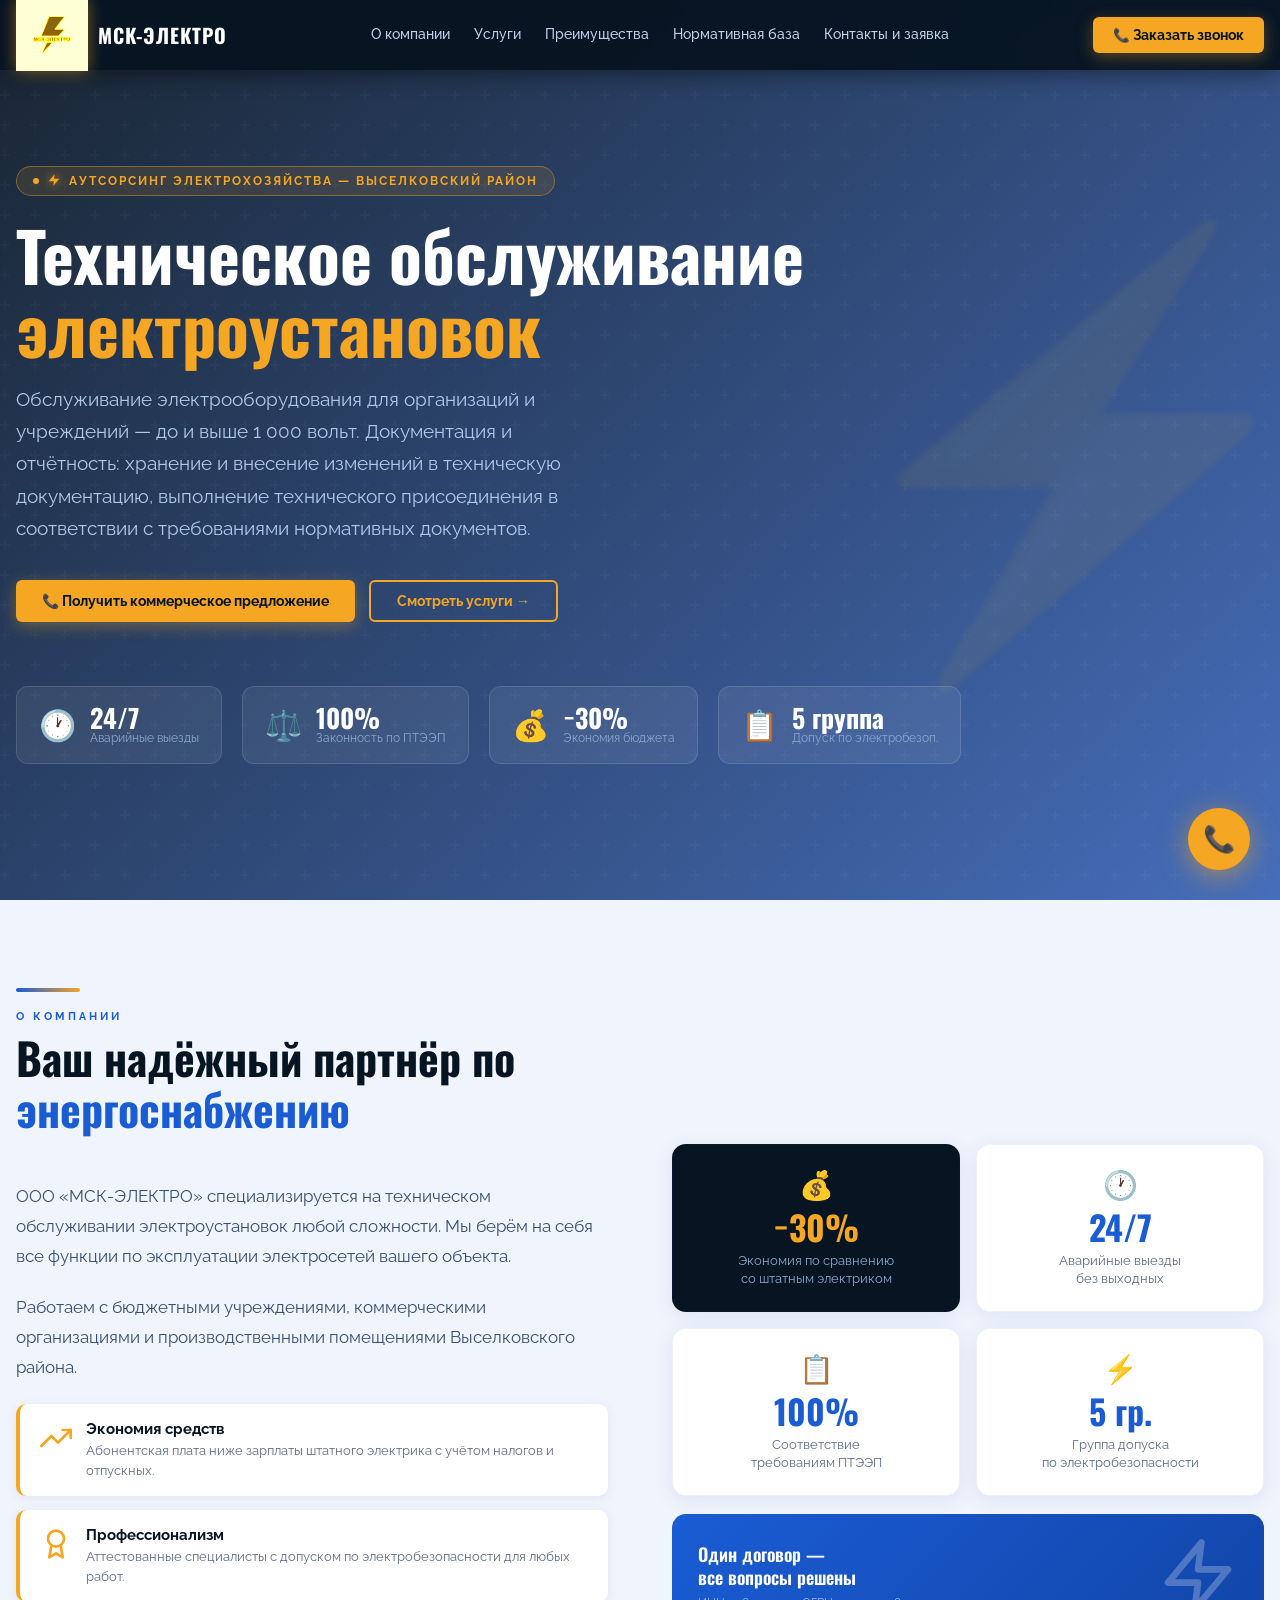
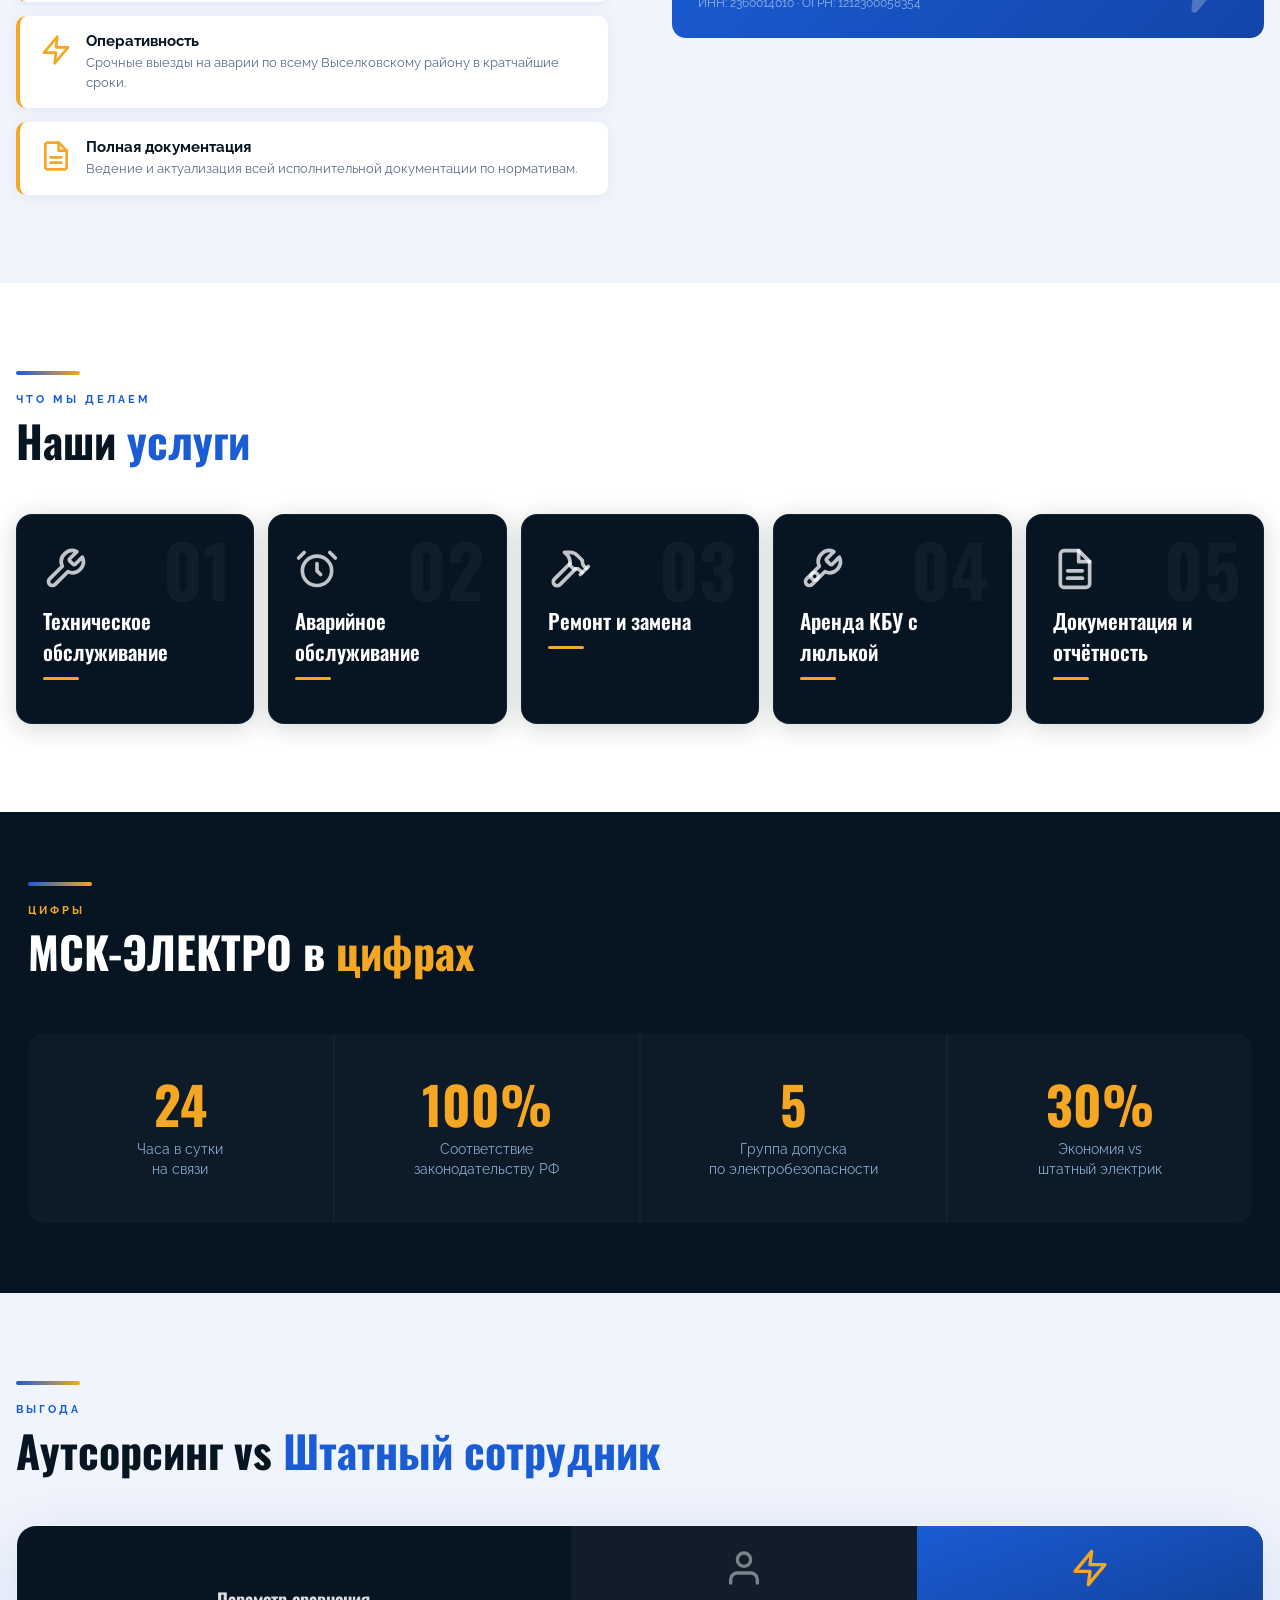
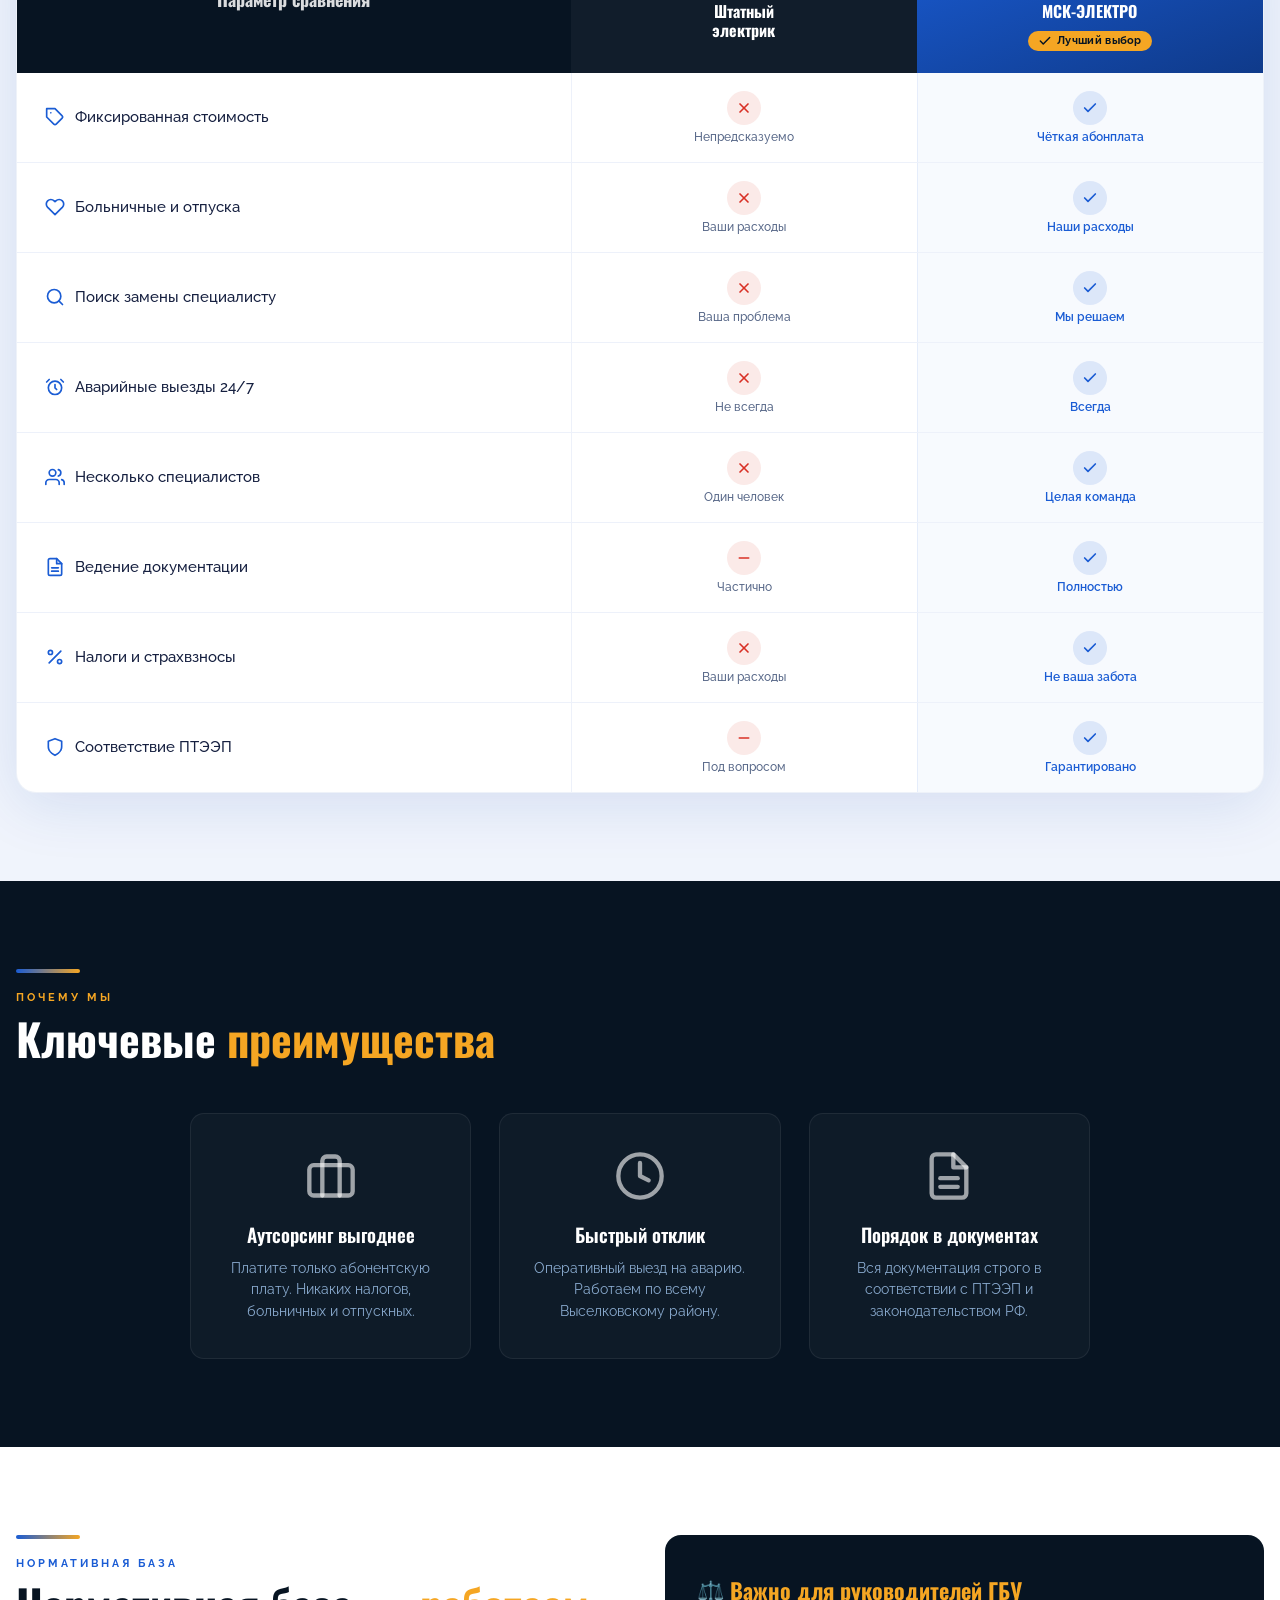
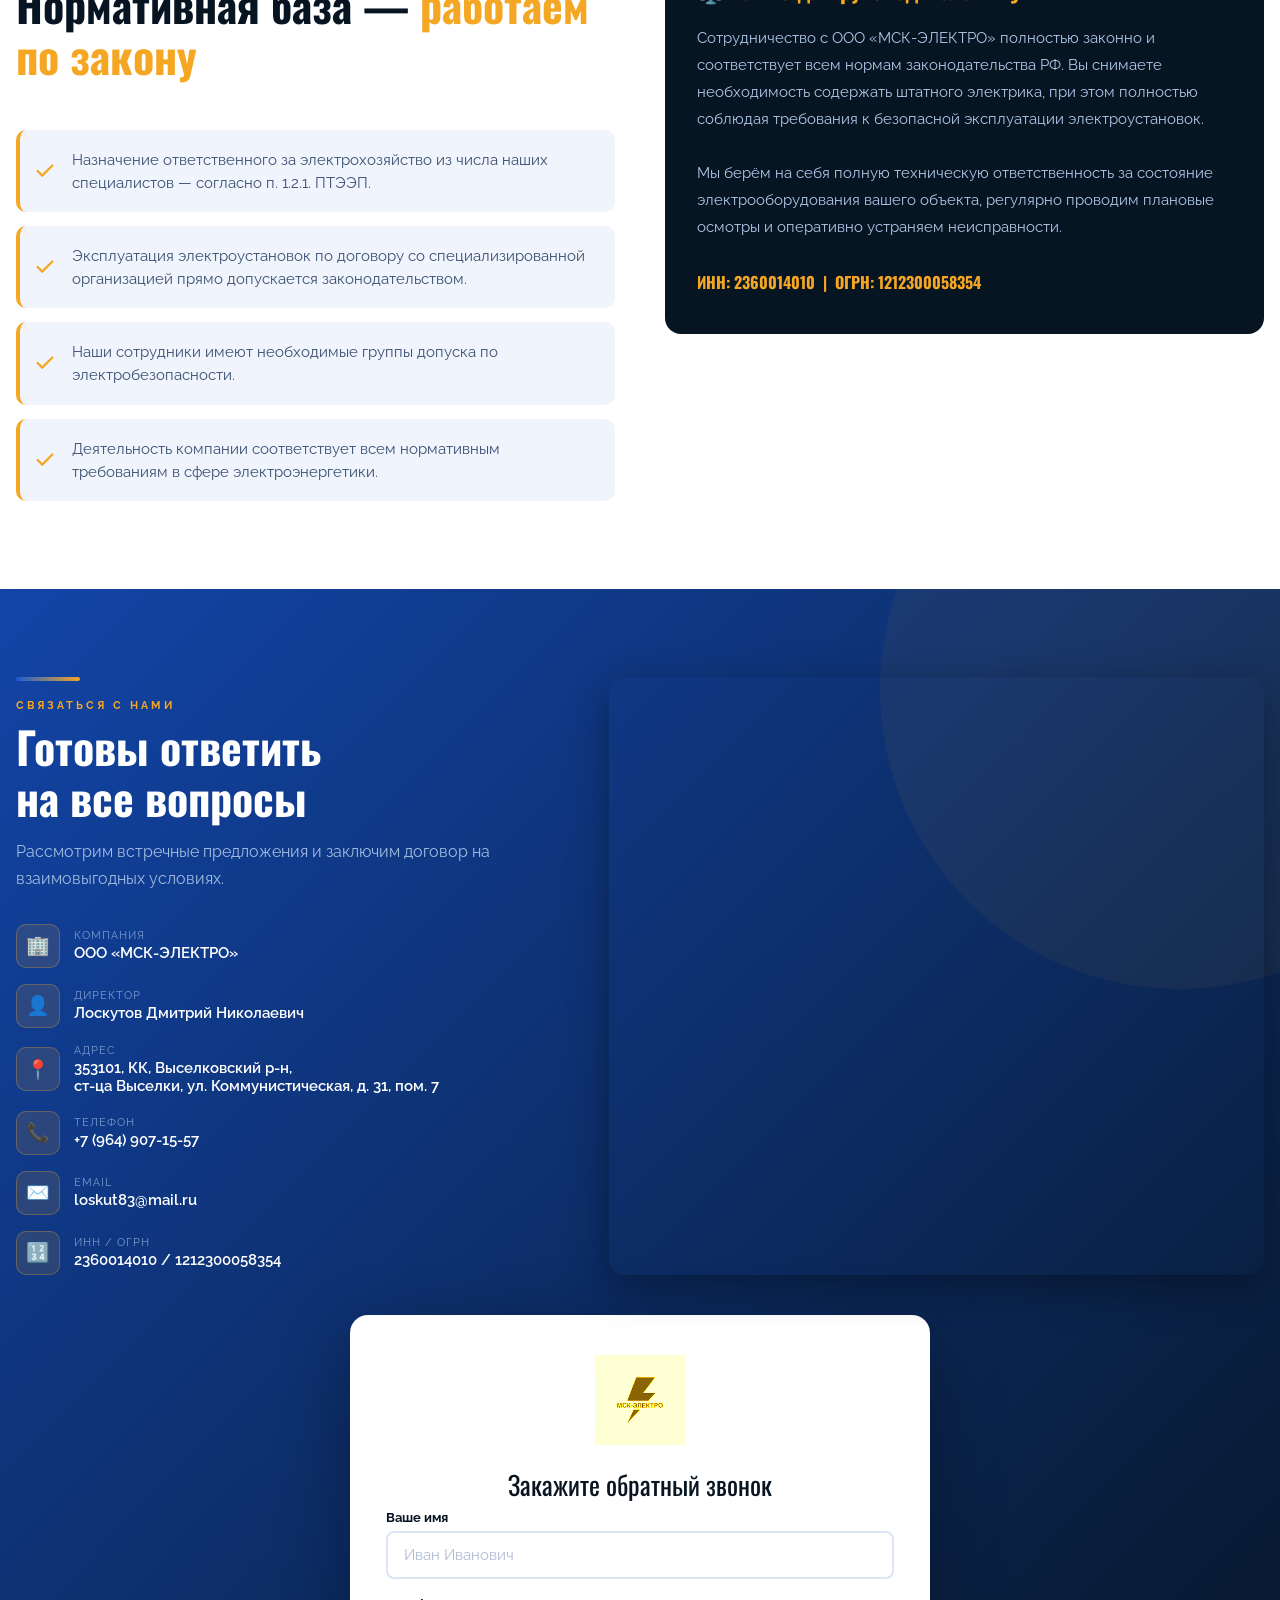
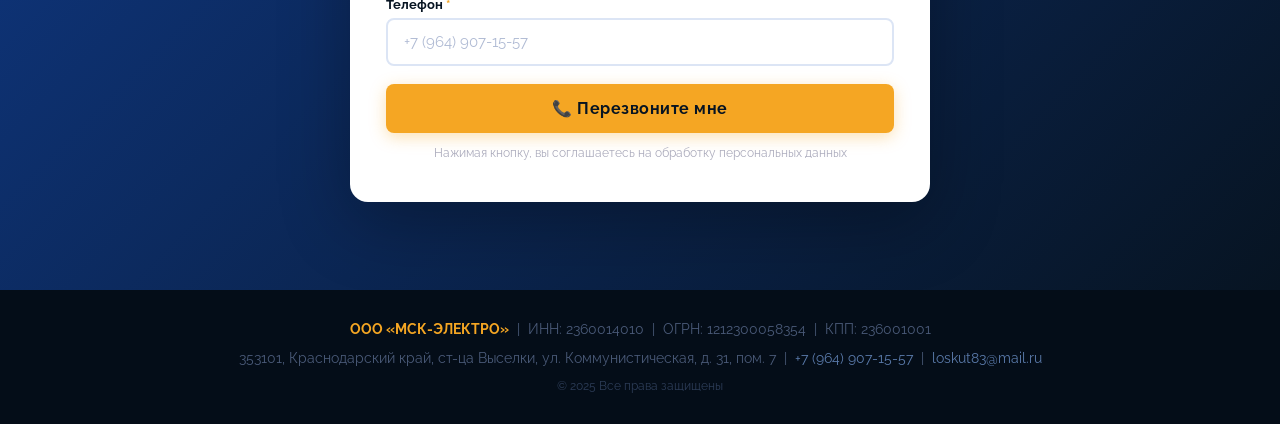
==== commit 68480fc8: "index.html" ====
--- a/index.html
+++ b/index.html
@@ -37,7 +37,7 @@
   <div class="hero-inner">
     <div class="hero-badge"><svg class="hero-badge-bolt" viewBox="0 0 24 24" fill="var(--acc)" xmlns="http://www.w3.org/2000/svg"><path d="M13 2L3 14h9l-1 8 10-12h-9l1-8z"/></svg> Аутсорсинг электрохозяйства — Выселковский район</div>
     <h1>Техническое обслуживание<br/><em>электроустановок</em></h1>
-    <p class="hero-sub">Обслуживание электрооборудования для организаций и учреждений. Функции ответственного за электрохозяйство — экономично, профессионально, на 100% законно.</p>
+    <p class="hero-sub">Обслуживание электрооборудования для организаций и учреждений — до и выше 1 000 вольт. Документация и отчётность: хранение и внесение изменений в техническую документацию, выполнение технического присоединения в соответствии с требованиями нормативных документов.</p>
     <div class="hero-btns">
       <button class="btn btn-acc" onclick="openModal()">📞 Получить коммерческое предложение</button>
       <a href="#services" class="btn btn-outline">Смотреть услуги →</a>
@@ -352,7 +352,7 @@
     </div>
     <div class="contact-form reveal scale-in" style="margin-top:40px;max-width:580px;margin-left:auto;margin-right:auto;">
         <div class="modal-logo"><img style="filter:sepia(1) saturate(4) hue-rotate(5deg) brightness(1.1);" src="[data-uri]" alt="лого" style="height:90px;"/></div>
-        <div class="cf-head">            Закажите обратный звонок</div>
+        <div class="cf-head">Закажите обратный звонок</div>
         <form id="mainForm" onsubmit="submitForm(event)">
           <div class="form-group">
             <label for="f-name">Ваше имя</label>
--- a/style.css
+++ b/style.css
@@ -283,7 +283,7 @@
   background:#fff;border-radius:18px;padding:40px 36px;
   box-shadow:0 20px 70px rgba(0,0,0,.3);
 }
-.cf-head{font-family:'Oswald',sans-serif;font-size:26px;color:var(--navy);margin-bottom:6px;}
+.cf-head{font-family:'Oswald',sans-serif;font-size:26px;color:var(--navy);margin-bottom:6px;text-align:center;}
 .cf-sub{font-size:13.5px;color:var(--gray);margin-bottom:28px;}
 .form-group{margin-bottom:18px;}
 .form-group label{display:block;font-size:13px;font-weight:700;color:var(--navy);margin-bottom:6px;}
@@ -296,7 +296,7 @@
 }
 .form-group input:focus{border-color:var(--blue2);box-shadow:0 0 0 3px rgba(26,92,212,.1);}
 .form-group input::placeholder{color:#b0bbd4;}
-.form-submit{width:100%;padding:15px;font-size:16px;border-radius:8px;letter-spacing:.5px;}
+.form-submit{width:100%;padding:15px;font-size:16px;border-radius:8px;letter-spacing:.5px;display:flex;justify-content:center;}
 .form-ok{
   display:none;text-align:center;padding:18px;
   color:#1a7a2a;background:#e6f7ec;border-radius:8px;
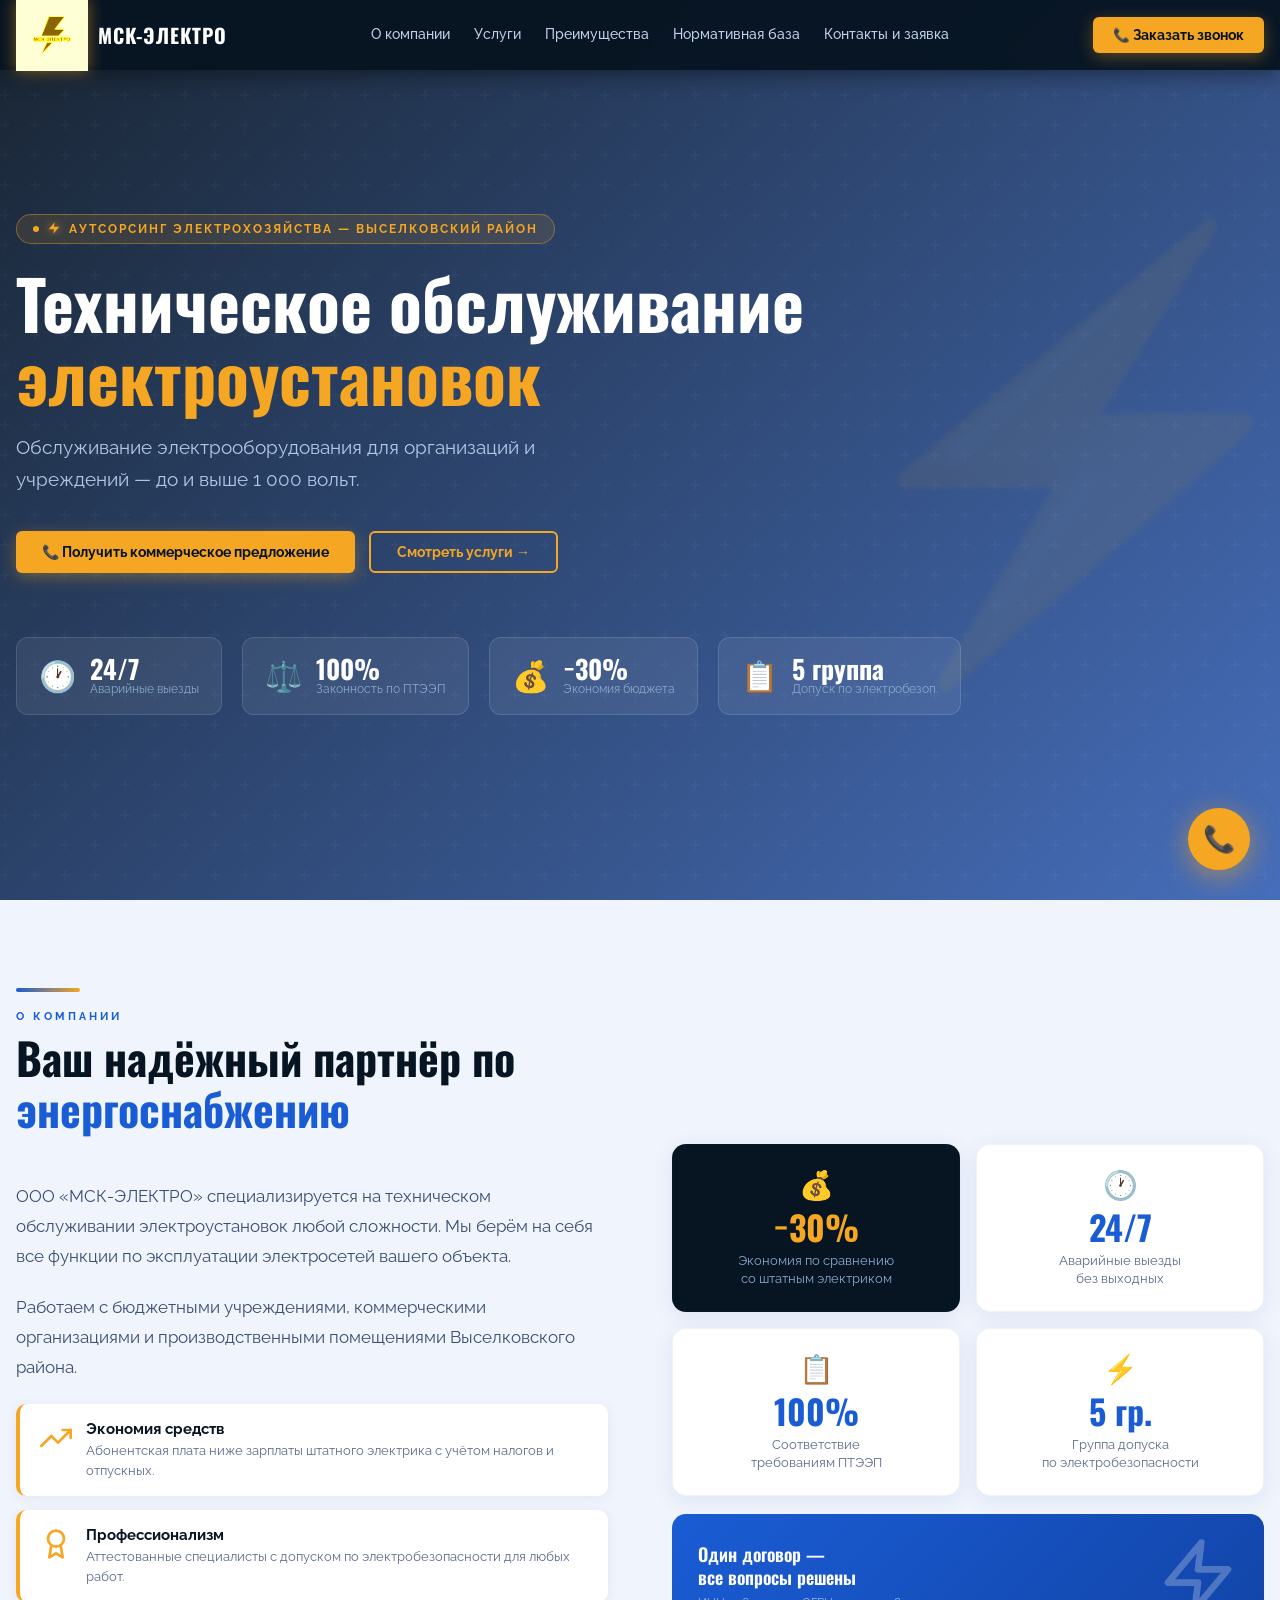
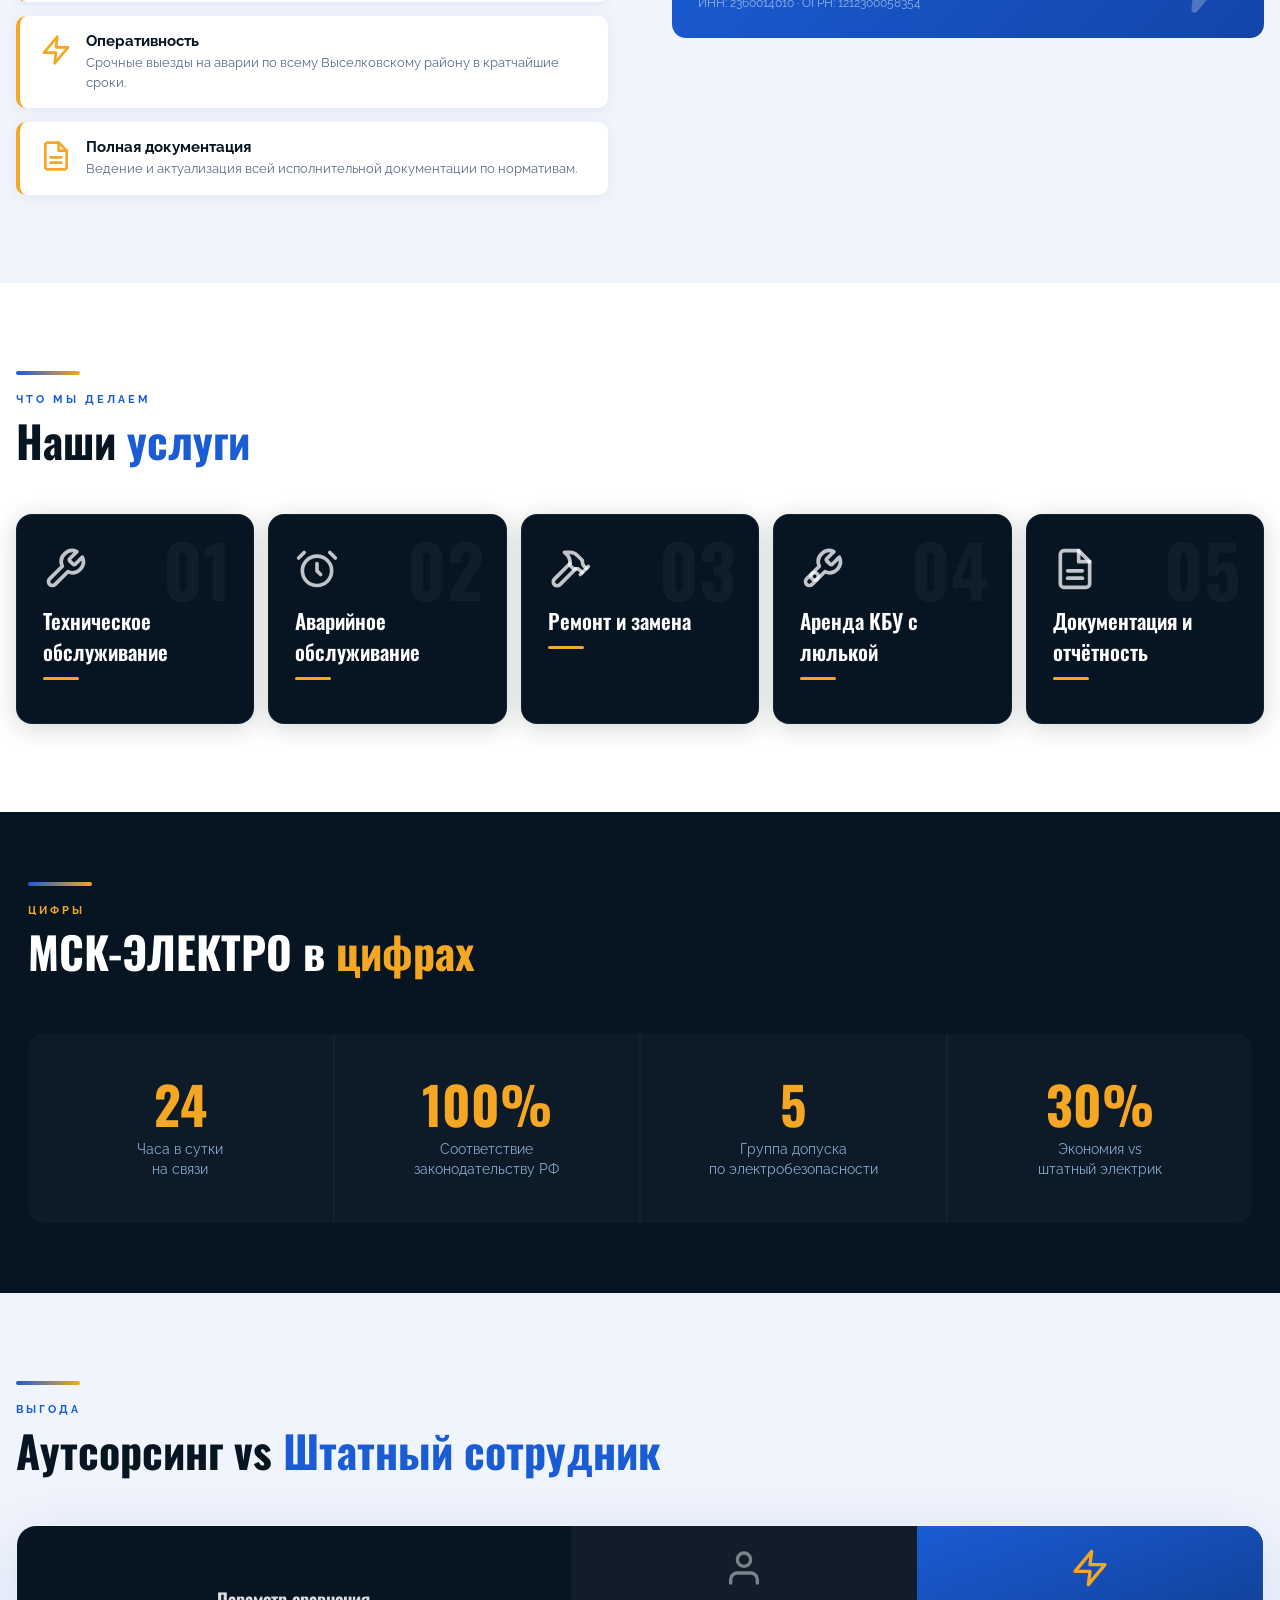
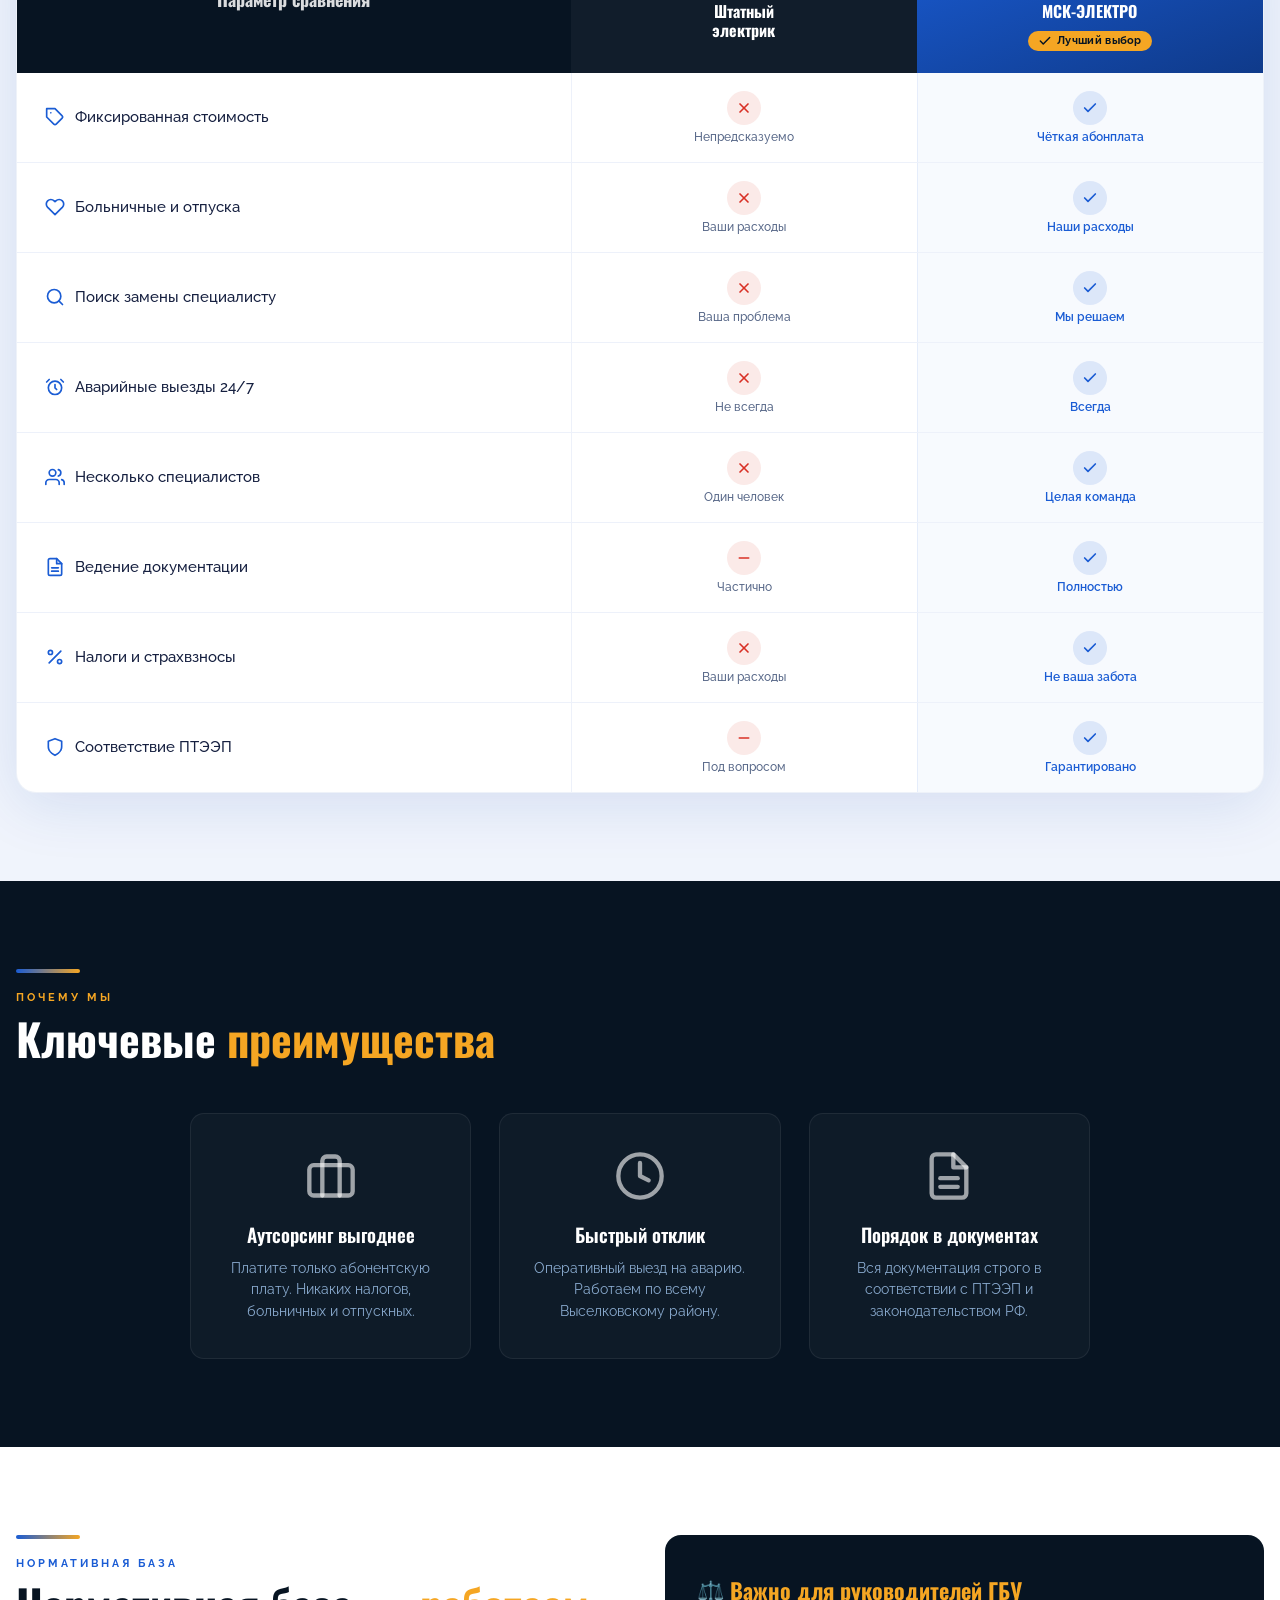
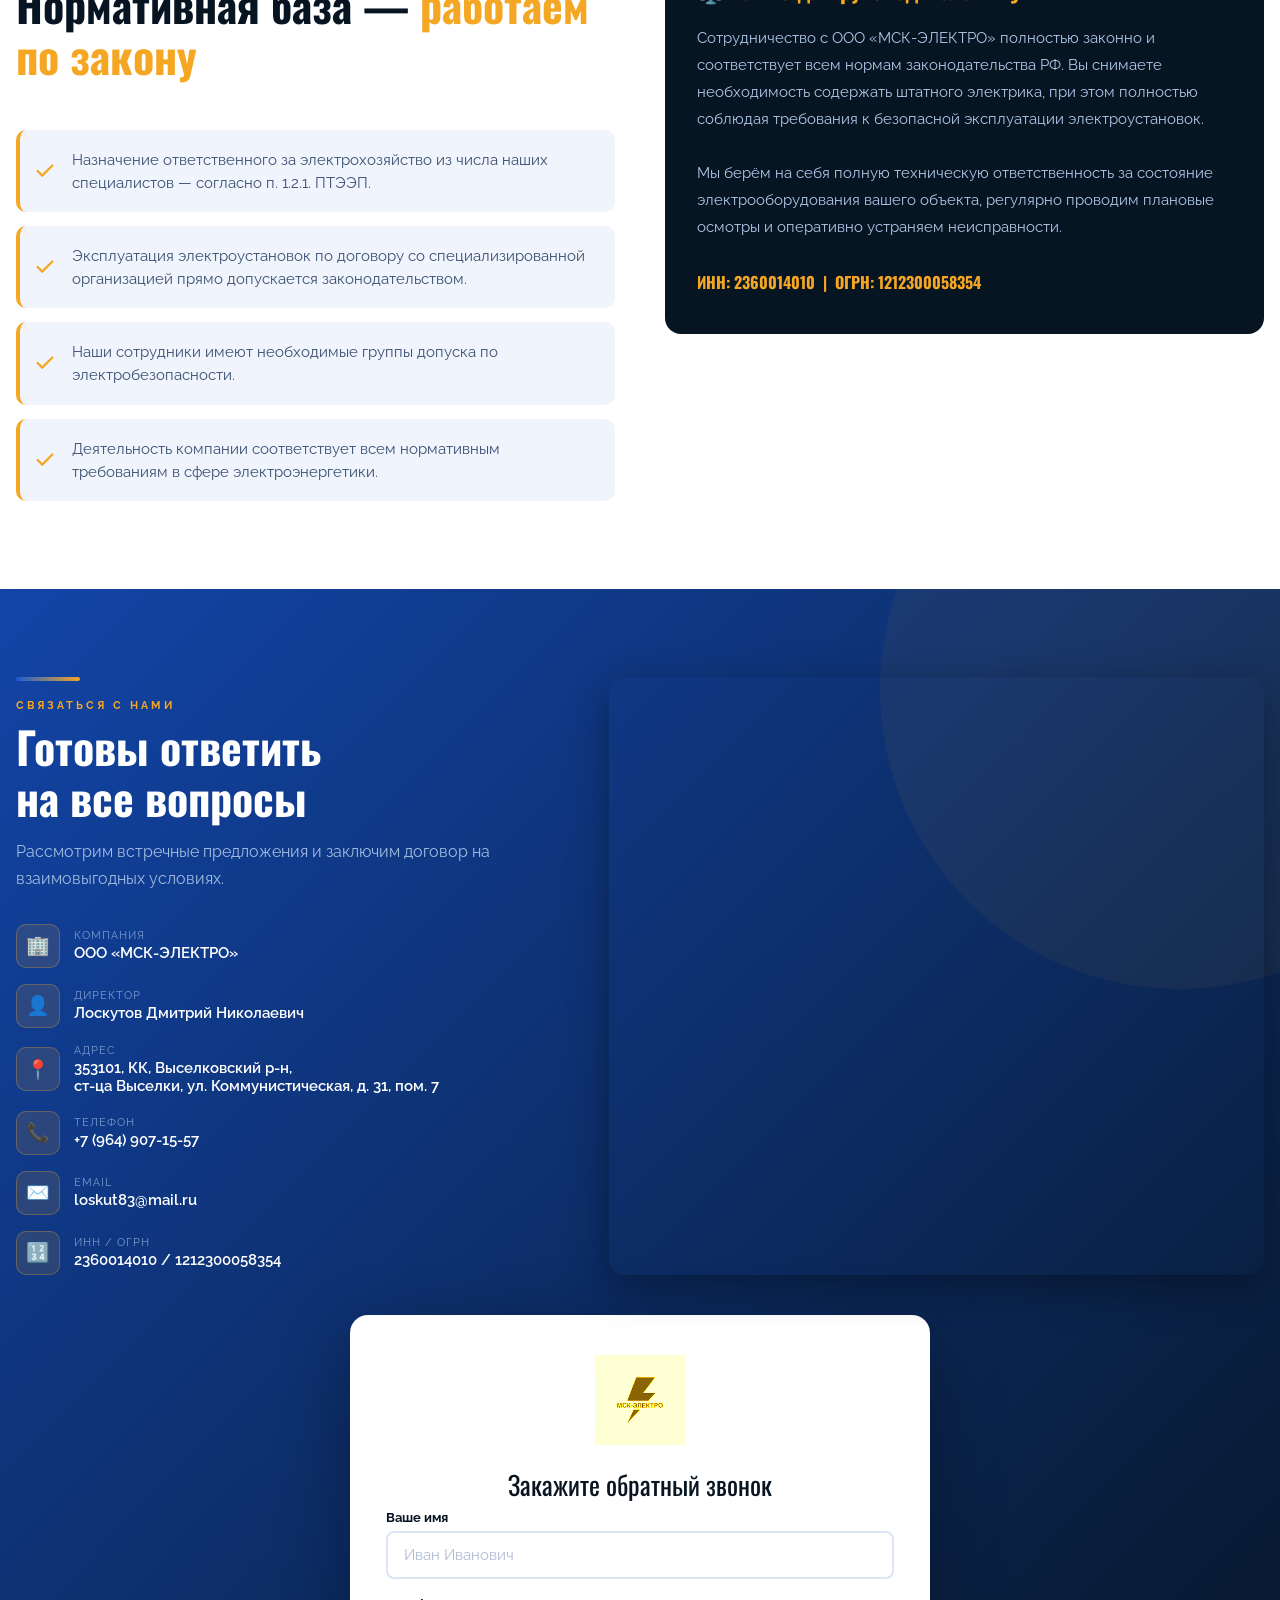
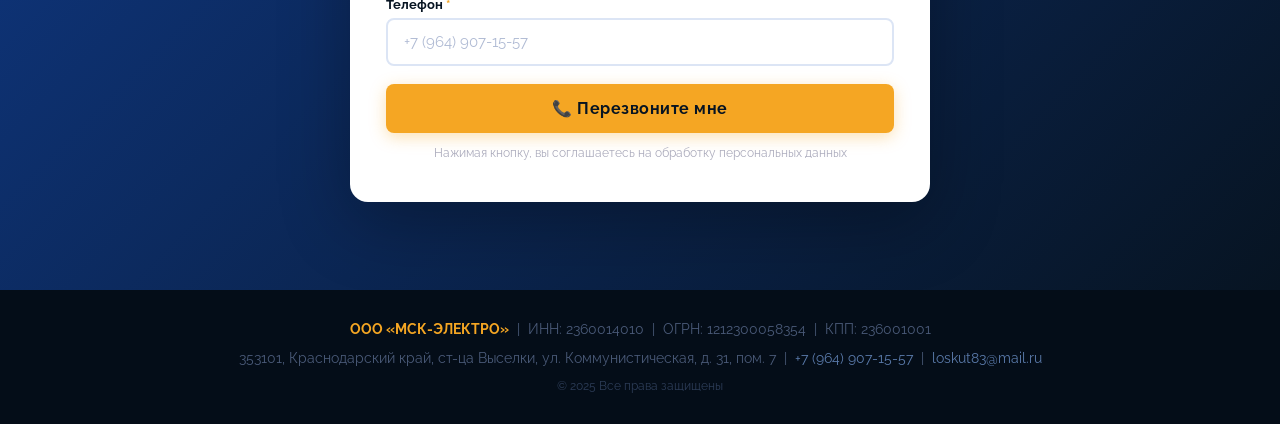
==== commit 1aa37419: "index.html" ====
--- a/index.html
+++ b/index.html
@@ -37,7 +37,7 @@
   <div class="hero-inner">
     <div class="hero-badge"><svg class="hero-badge-bolt" viewBox="0 0 24 24" fill="var(--acc)" xmlns="http://www.w3.org/2000/svg"><path d="M13 2L3 14h9l-1 8 10-12h-9l1-8z"/></svg> Аутсорсинг электрохозяйства — Выселковский район</div>
     <h1>Техническое обслуживание<br/><em>электроустановок</em></h1>
-    <p class="hero-sub">Обслуживание электрооборудования для организаций и учреждений — до и выше 1 000 вольт. Документация и отчётность: хранение и внесение изменений в техническую документацию, выполнение технического присоединения в соответствии с требованиями нормативных документов.</p>
+    <p class="hero-sub">Обслуживание электрооборудования для организаций и учреждений — до и выше 1 000 вольт.</p>
     <div class="hero-btns">
       <button class="btn btn-acc" onclick="openModal()">📞 Получить коммерческое предложение</button>
       <a href="#services" class="btn btn-outline">Смотреть услуги →</a>
@@ -155,7 +155,7 @@
         <span class="card-icon"><svg viewBox="0 0 24 24" fill="none" stroke="currentColor" stroke-width="2" stroke-linecap="round" stroke-linejoin="round"><path d="M14 2H6a2 2 0 0 0-2 2v16a2 2 0 0 0 2 2h12a2 2 0 0 0 2-2V8z"/><polyline points="14 2 14 8 20 8"/><line x1="16" y1="13" x2="8" y2="13"/><line x1="16" y1="17" x2="8" y2="17"/></svg></span>
         <div class="card-title">Документация и отчётность</div>
         <div class="card-line"></div>
-        <div class="card-desc">Ведение, хранение и изменение исполнительной документации на электроустановку в соответствии с требованиями нормативных документов.</div>
+        <div class="card-desc">Хранение и внесение изменений в техническую документацию, выполнение технического присоединения в соответствии с требованиями нормативных документов.</div>
       </div>
     </div>
   </div>
--- a/style.css
+++ b/style.css
@@ -626,7 +626,11 @@
   .adv-item{padding:20px 14px;}
 }
 
-/* MOBILE OVERFLOW FIX */
+/* Mobile: cards always show description */
+@media(max-width:768px){
+  .card-desc{max-height:none !important;opacity:1 !important;margin-top:10px !important;overflow:visible !important;}
+  .card{min-height:auto;}
+}
 html, body { max-width: 100%; overflow-x: hidden; }
 *, *::before, *::after { box-sizing: border-box; }
 
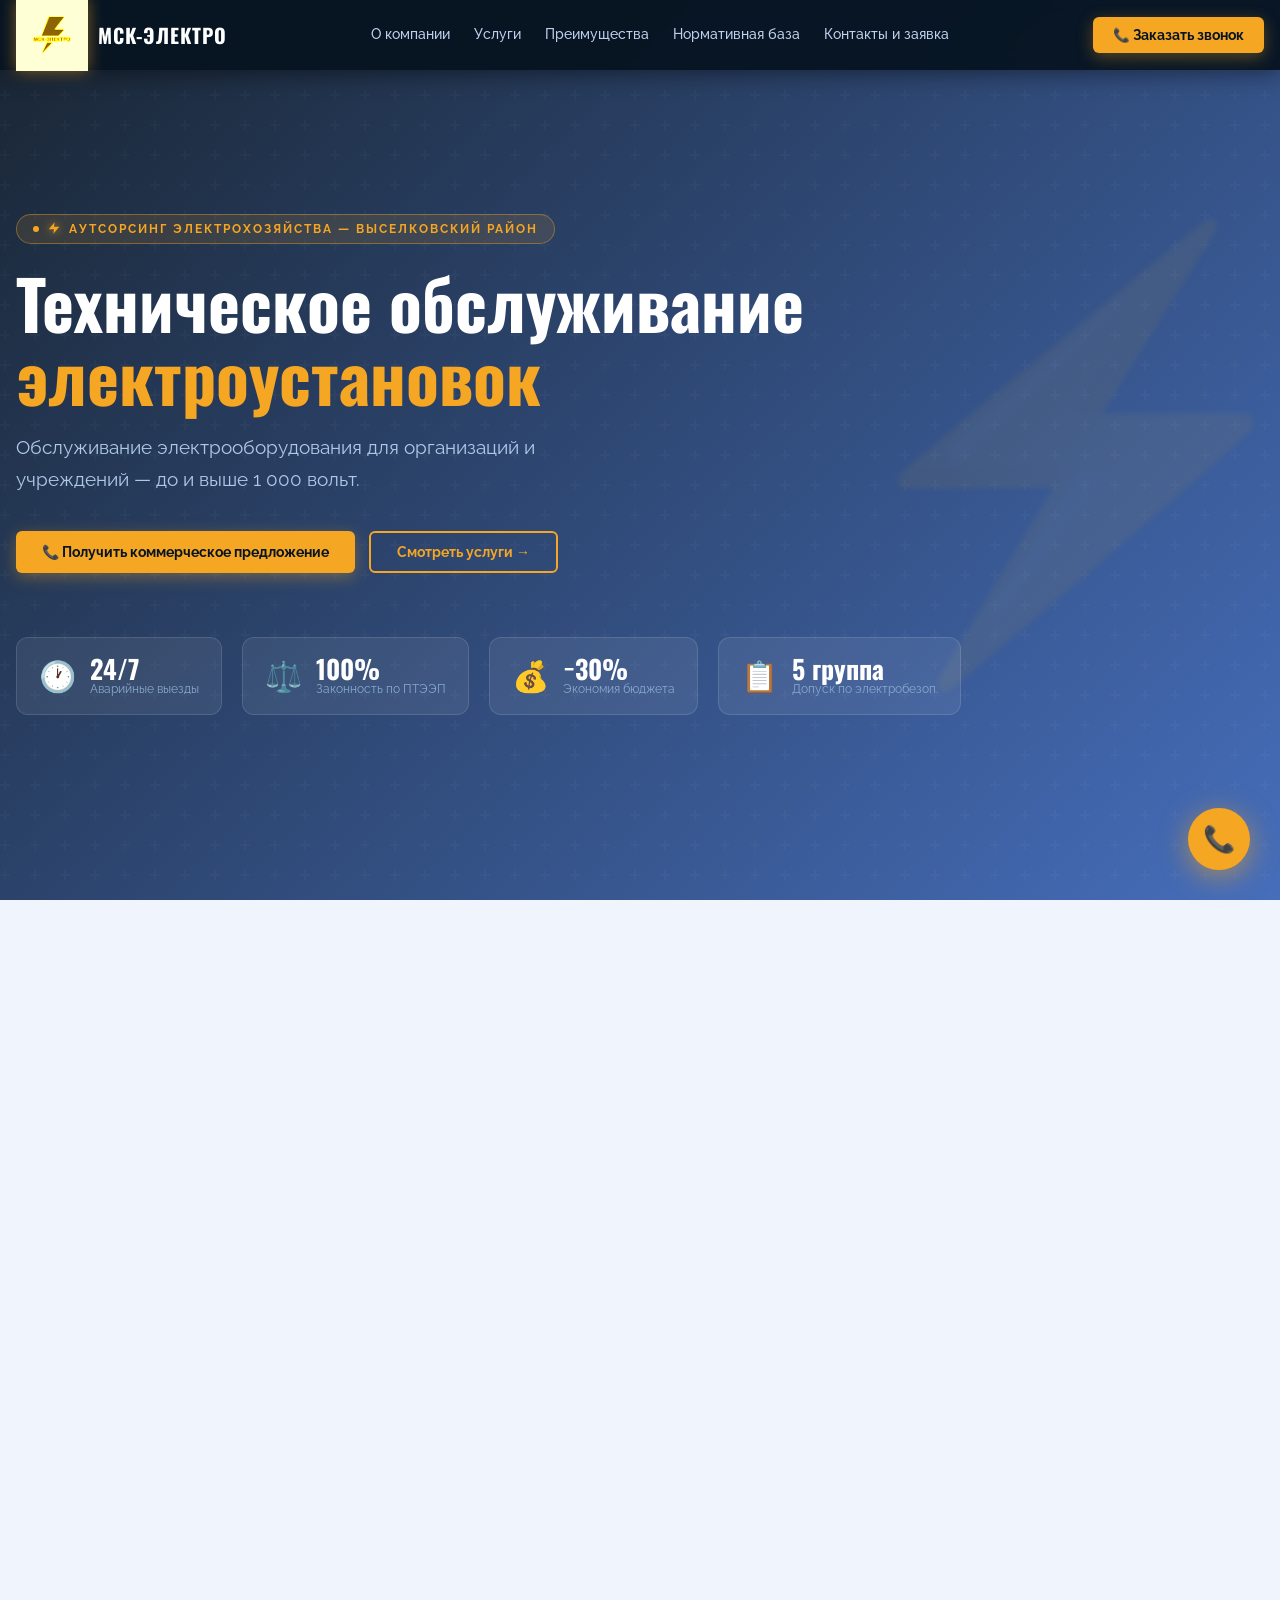
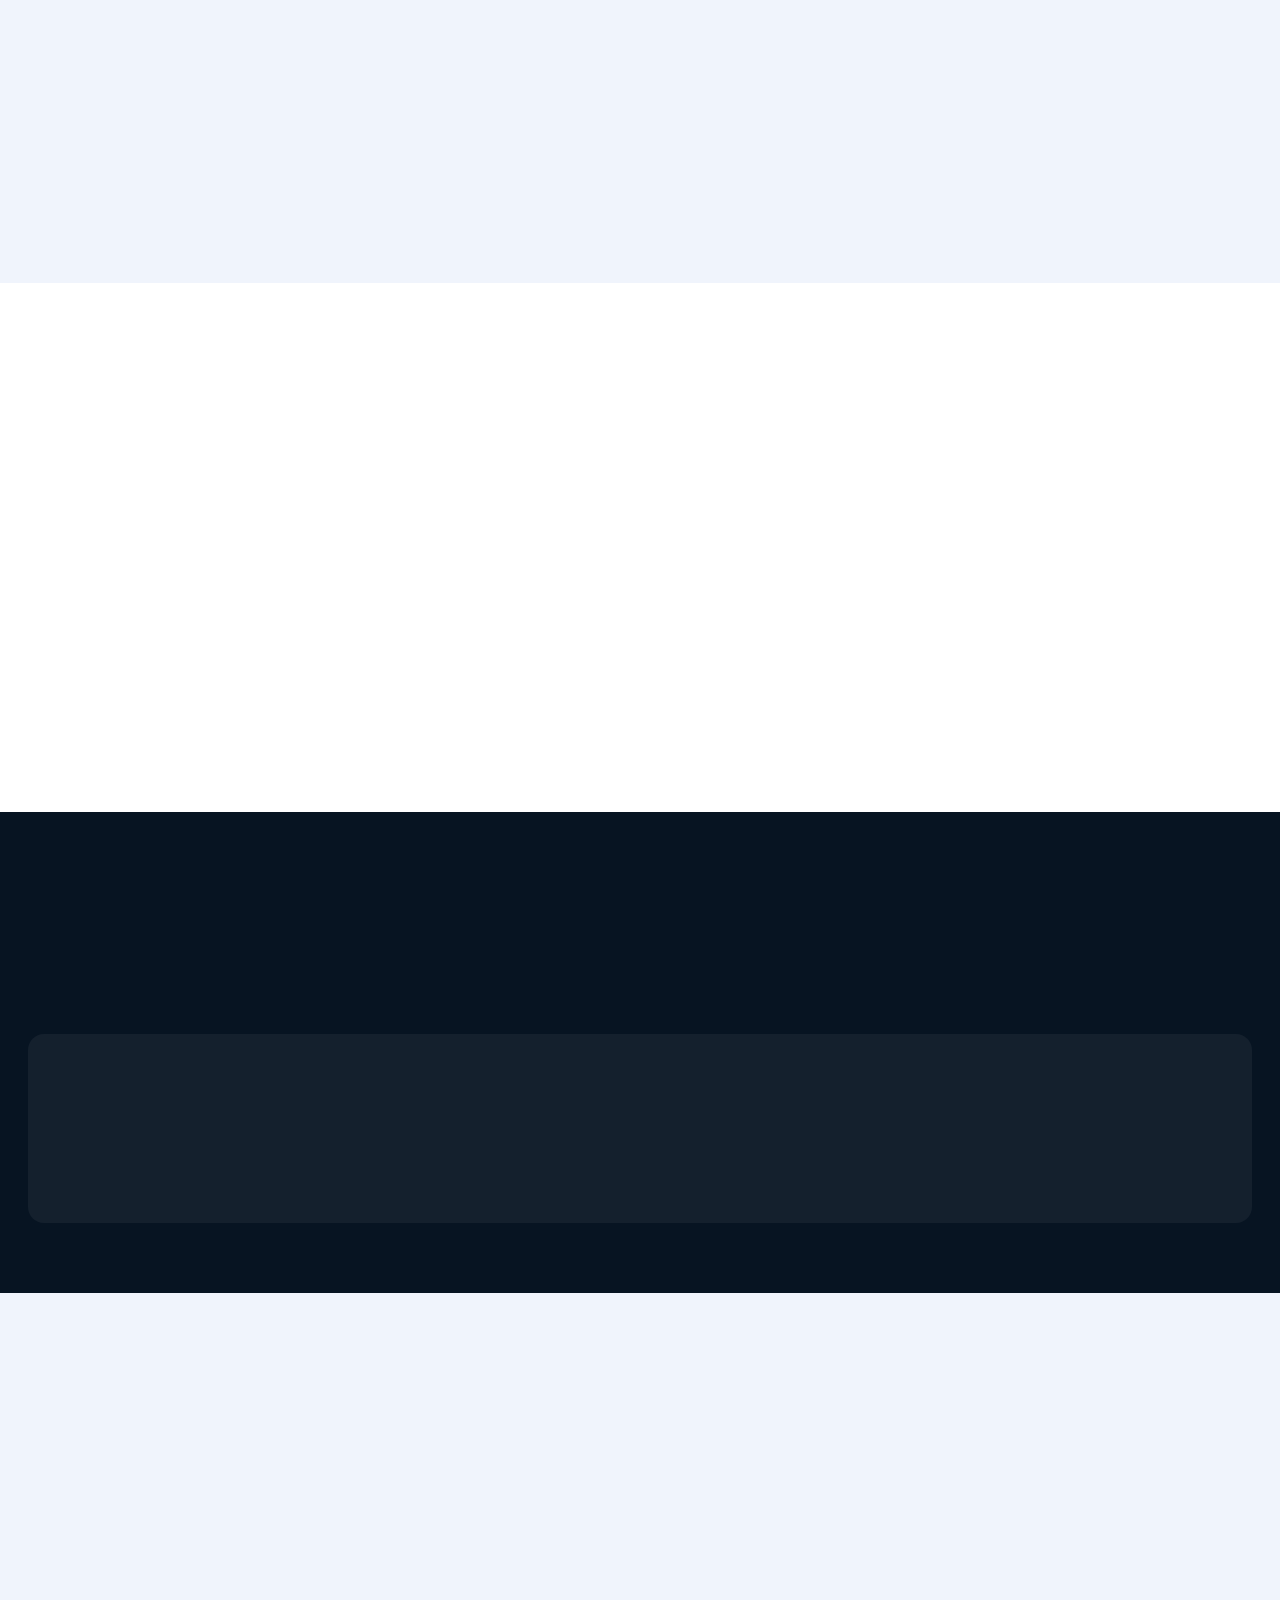
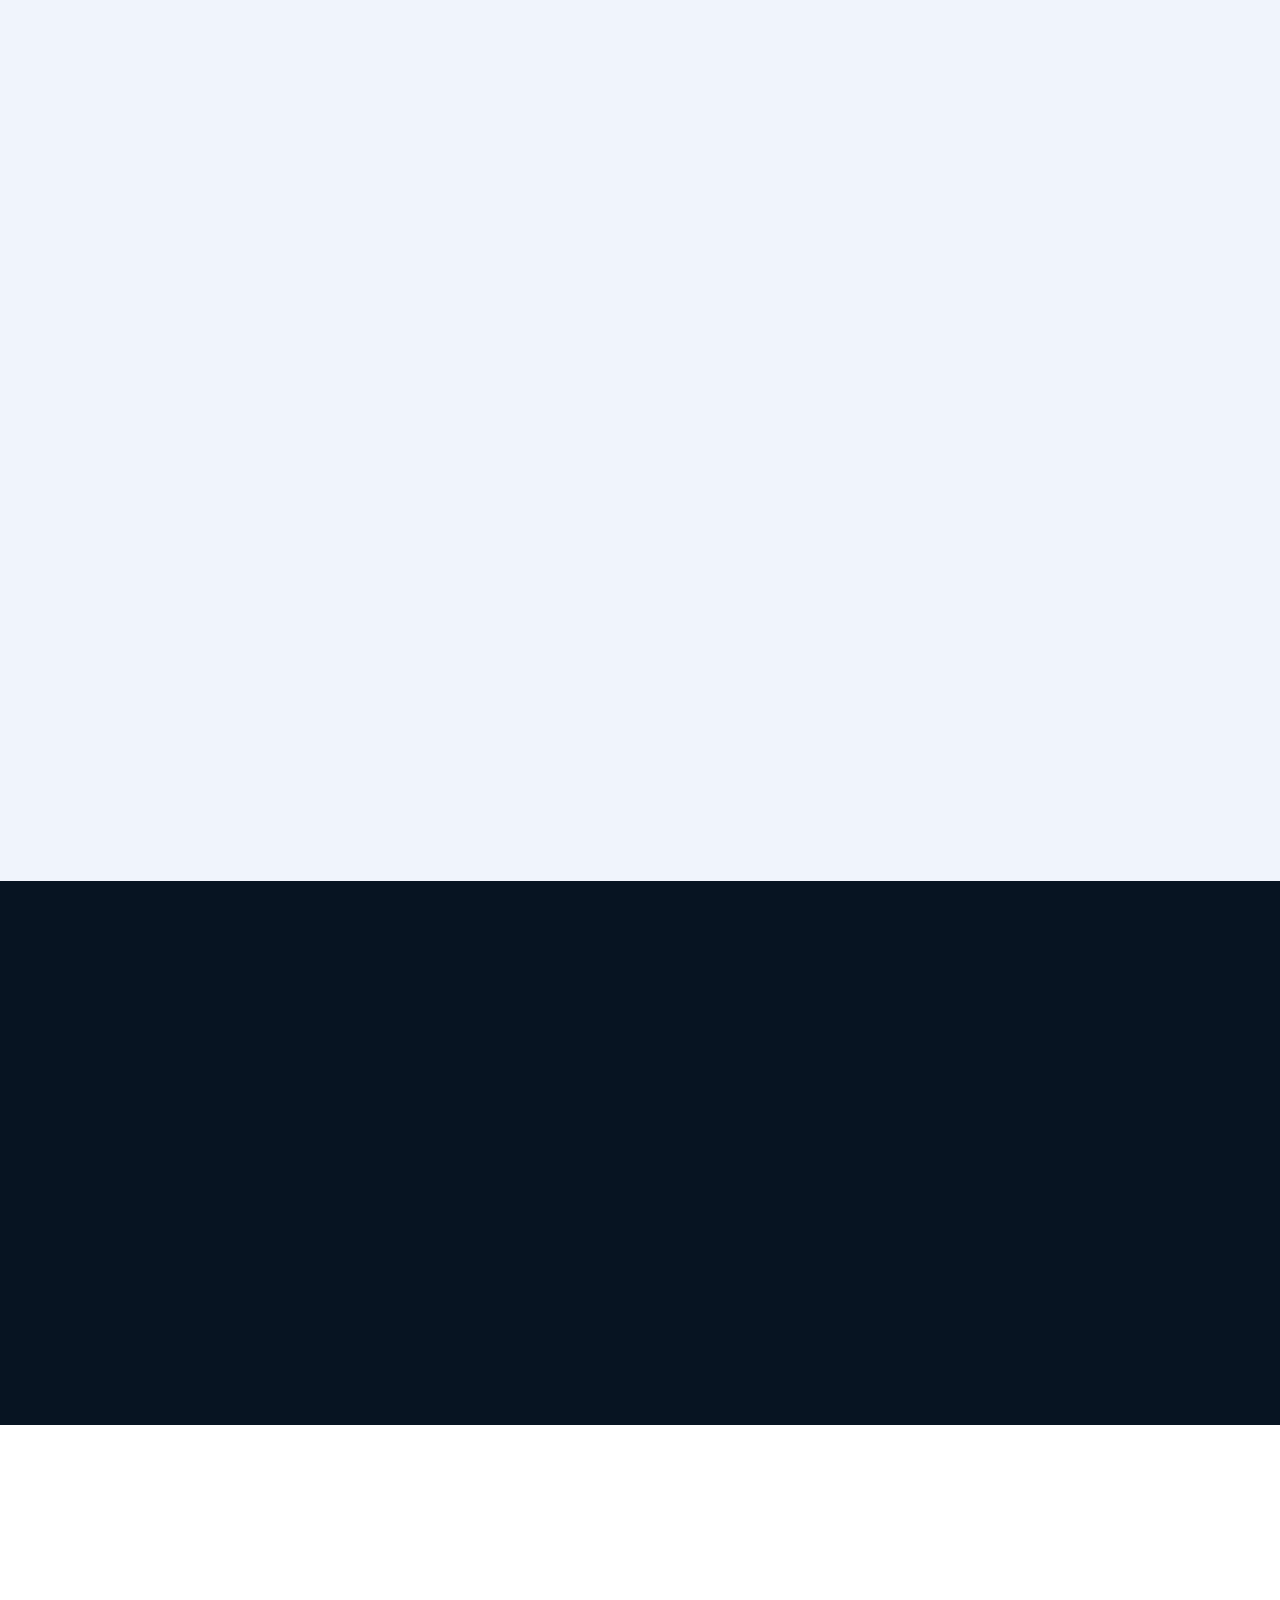
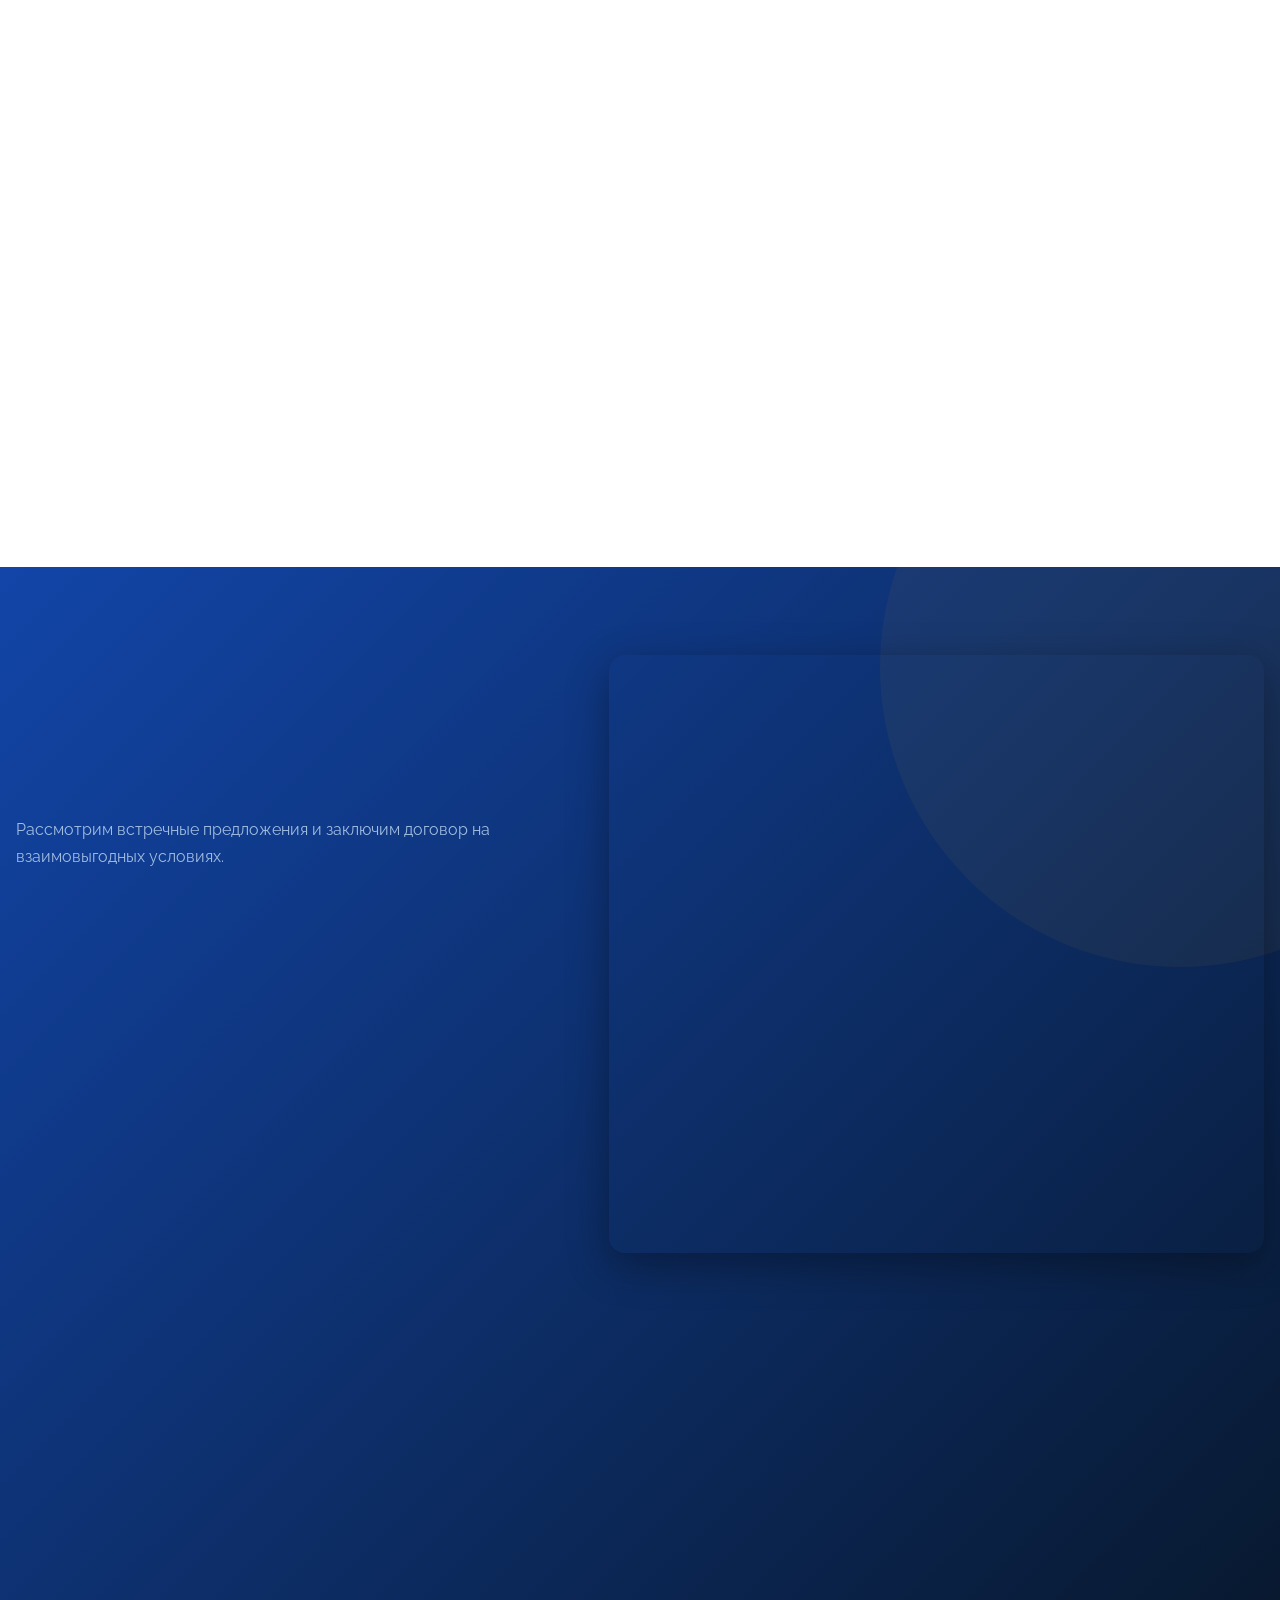
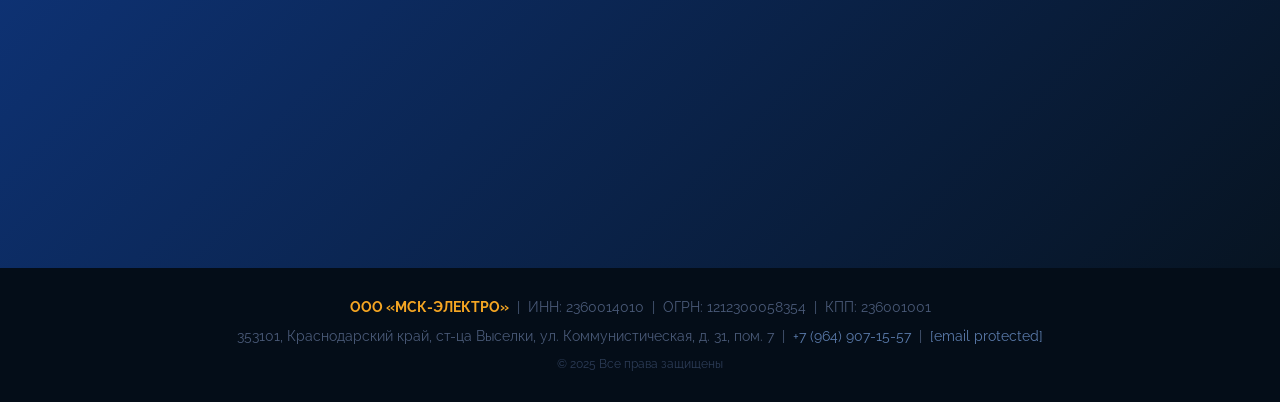
==== commit 7980b311: "Update index.html" ====
--- a/index.html
+++ b/index.html
@@ -3,7 +3,43 @@
 <head>
   <meta charset="UTF-8"/>
   <meta name="viewport" content="width=device-width, initial-scale=1.0"/>
-  <title>МСК-ЭЛЕКТРО — Техобслуживание электроустановок Выселковский район</title>
+  <title>МСК-ЭЛЕКТРО — Электрик Выселки, обслуживание электроустановок Выселковский район</title>
+
+  <!-- SEO -->
+  <meta name="description" content="МСК-ЭЛЕКТРО — профессиональное обслуживание электроустановок в Выселковском районе. Электрик Выселки, аварийный выезд 24/7, техническое обслуживание до и выше 1000В. Звоните: +7 (964) 907-15-57"/>
+  <meta name="keywords" content="электрик Выселки, электрик Выселковский район, обслуживание электроустановок, аварийный электрик, техническое обслуживание электрооборудования, электрохозяйство, ответственный за электрохозяйство, МСК-ЭЛЕКТРО, электрик Краснодарский край"/>
+  <meta name="author" content="МСК-ЭЛЕКТРО"/>
+  <meta name="robots" content="index, follow"/>
+  <meta property="og:title" content="МСК-ЭЛЕКТРО — Электрик Выселки и Выселковский район"/>
+  <meta property="og:description" content="Профессиональное обслуживание электроустановок. Аварийный выезд 24/7. Работаем до и выше 1000В. Выселковский район, Краснодарский край."/>
+  <meta property="og:type" content="website"/>
+  <meta property="og:url" content="https://msk-electro-viselki.ru"/>
+  <meta property="og:locale" content="ru_RU"/>
+  <link rel="canonical" href="https://msk-electro-viselki.ru"/>
+
+  <script type="application/ld+json">
+  {
+    "@context": "https://schema.org",
+    "@type": "LocalBusiness",
+    "name": "МСК-ЭЛЕКТРО",
+    "description": "Профессиональное обслуживание электроустановок в Выселковском районе",
+    "url": "https://msk-electro-viselki.ru",
+    "telephone": "+79649071557",
+    "email": "loskut83@mail.ru",
+    "address": {
+      "@type": "PostalAddress",
+      "streetAddress": "ул. Коммунистическая, д. 31, пом. 7",
+      "addressLocality": "ст-ца Выселки",
+      "addressRegion": "Краснодарский край",
+      "postalCode": "353101",
+      "addressCountry": "RU"
+    },
+    "openingHours": "Mo-Fr 09:00-18:00",
+    "priceRange": "₽₽",
+    "areaServed": "Выселковский район, Краснодарский край"
+  }
+  </script>
+
   <link rel="stylesheet" href="style.css"/>
   <link href="https://fonts.googleapis.com/css2?family=Oswald:wght@400;500;600;700&family=Raleway:wght@400;500;600;700&display=swap" rel="stylesheet"/>
 </head>
@@ -338,7 +374,7 @@
           <div class="ci"><div class="ci-icon">👤</div><div><div class="ci-label">Директор</div><div class="ci-value">Лоскутов Дмитрий Николаевич</div></div></div>
           <div class="ci"><div class="ci-icon">📍</div><div><div class="ci-label">Адрес</div><div class="ci-value">353101, КК, Выселковский р-н,<br/>ст-ца Выселки, ул. Коммунистическая, д. 31, пом. 7</div></div></div>
           <div class="ci"><div class="ci-icon">📞</div><div><div class="ci-label">Телефон</div><div class="ci-value"><a href="tel:+79649071557">+7 (964) 907-15-57</a></div></div></div>
-          <div class="ci"><div class="ci-icon">✉️</div><div><div class="ci-label">Email</div><div class="ci-value"><a href="mailto:loskut83@mail.ru">loskut83@mail.ru</a></div></div></div>
+          <div class="ci"><div class="ci-icon">✉️</div><div><div class="ci-label">Email</div><div class="ci-value"><a href="/cdn-cgi/l/email-protection#a2cecdd1c9d7d69a91e2cfc3cbce8cd0d7"><span class="__cf_email__" data-cfemail="bdd1d2ced6c8c9858efdd0dcd4d193cfc8">[email&#160;protected]</span></a></div></div></div>
           <div class="ci"><div class="ci-icon">🔢</div><div><div class="ci-label">ИНН / ОГРН</div><div class="ci-value">2360014010 / 1212300058354</div></div></div>
         </div>
       </div>
@@ -373,7 +409,7 @@
 <!-- FOOTER -->
 <footer>
   <p><strong>ООО «МСК-ЭЛЕКТРО»</strong> &nbsp;|&nbsp; ИНН: 2360014010 &nbsp;|&nbsp; ОГРН: 1212300058354 &nbsp;|&nbsp; КПП: 236001001</p>
-  <p style="margin-top:6px;">353101, Краснодарский край, ст-ца Выселки, ул. Коммунистическая, д. 31, пом. 7 &nbsp;|&nbsp; <a href="tel:+79649071557">+7 (964) 907-15-57</a> &nbsp;|&nbsp; <a href="mailto:loskut83@mail.ru">loskut83@mail.ru</a></p>
+  <p style="margin-top:6px;">353101, Краснодарский край, ст-ца Выселки, ул. Коммунистическая, д. 31, пом. 7 &nbsp;|&nbsp; <a href="tel:+79649071557">+7 (964) 907-15-57</a> &nbsp;|&nbsp; <a href="/cdn-cgi/l/email-protection#6804071b031d1c505b2805090104461a1d"><span class="__cf_email__" data-cfemail="ed81829e869899d5dead808c8481c39f98">[email&#160;protected]</span></a></p>
   <p style="margin-top:6px;font-size:12px;color:#2d3d58;">© 2025 Все права защищены</p>
 </footer>
 
@@ -397,12 +433,4 @@
         <input type="tel" name="phone" placeholder="+7 (964) 907-15-57" required/>
       </div>
       <button type="submit" class="btn btn-acc form-submit">📞 Перезвоните мне</button>
-      <div class="form-ok" id="modalFormOk">✅ Заявка принята!</div>
-      <p class="privacy-note">Нажимая кнопку, вы соглашаетесь на обработку персональных данных</p>
-    </form>
-  </div>
-</div>
-
-<script src="script.js"></script>
-</body>
-</html>
+      <div class="form-ok" id="modalFormOk">✅ Заявк�
--- a/style.css
+++ b/style.css
@@ -221,6 +221,7 @@
 
 /* ADVANTAGES */
 #advantages{background:var(--navy);}
+#advantages .section-line{display:none;}
 #advantages .sec-label{color:var(--acc);}
 #advantages h2{color:#fff;}
 #advantages h2 .acc{color:var(--acc);}
@@ -596,7 +597,7 @@
   .hero-cards{flex-direction:column;gap:10px;}
   .hero-card{min-width:auto;}
   section{padding:48px 14px;}
-  .services-grid{grid-template-columns:1fr 1fr;gap:10px;}
+  .services-grid{grid-template-columns:1fr;gap:16px;}
   .card{padding:20px 16px;}
   .adv-grid{grid-template-columns:1fr;}
   .stats-grid{grid-template-columns:1fr 1fr;}
@@ -643,7 +644,7 @@
   .container { padding: 0 14px; }
   section { padding: 44px 14px; }
   #stats { padding: 44px 14px; }
-  .services-grid { grid-template-columns: 1fr 1fr !important; gap: 8px; }
+  .services-grid { grid-template-columns: 1fr !important; gap: 16px; }
   .card { padding: 18px 14px; }
   .adv-grid { grid-template-columns: 1fr !important; max-width: 100%; }
   .cmp-wrap { overflow-x: auto; -webkit-overflow-scrolling: touch; }
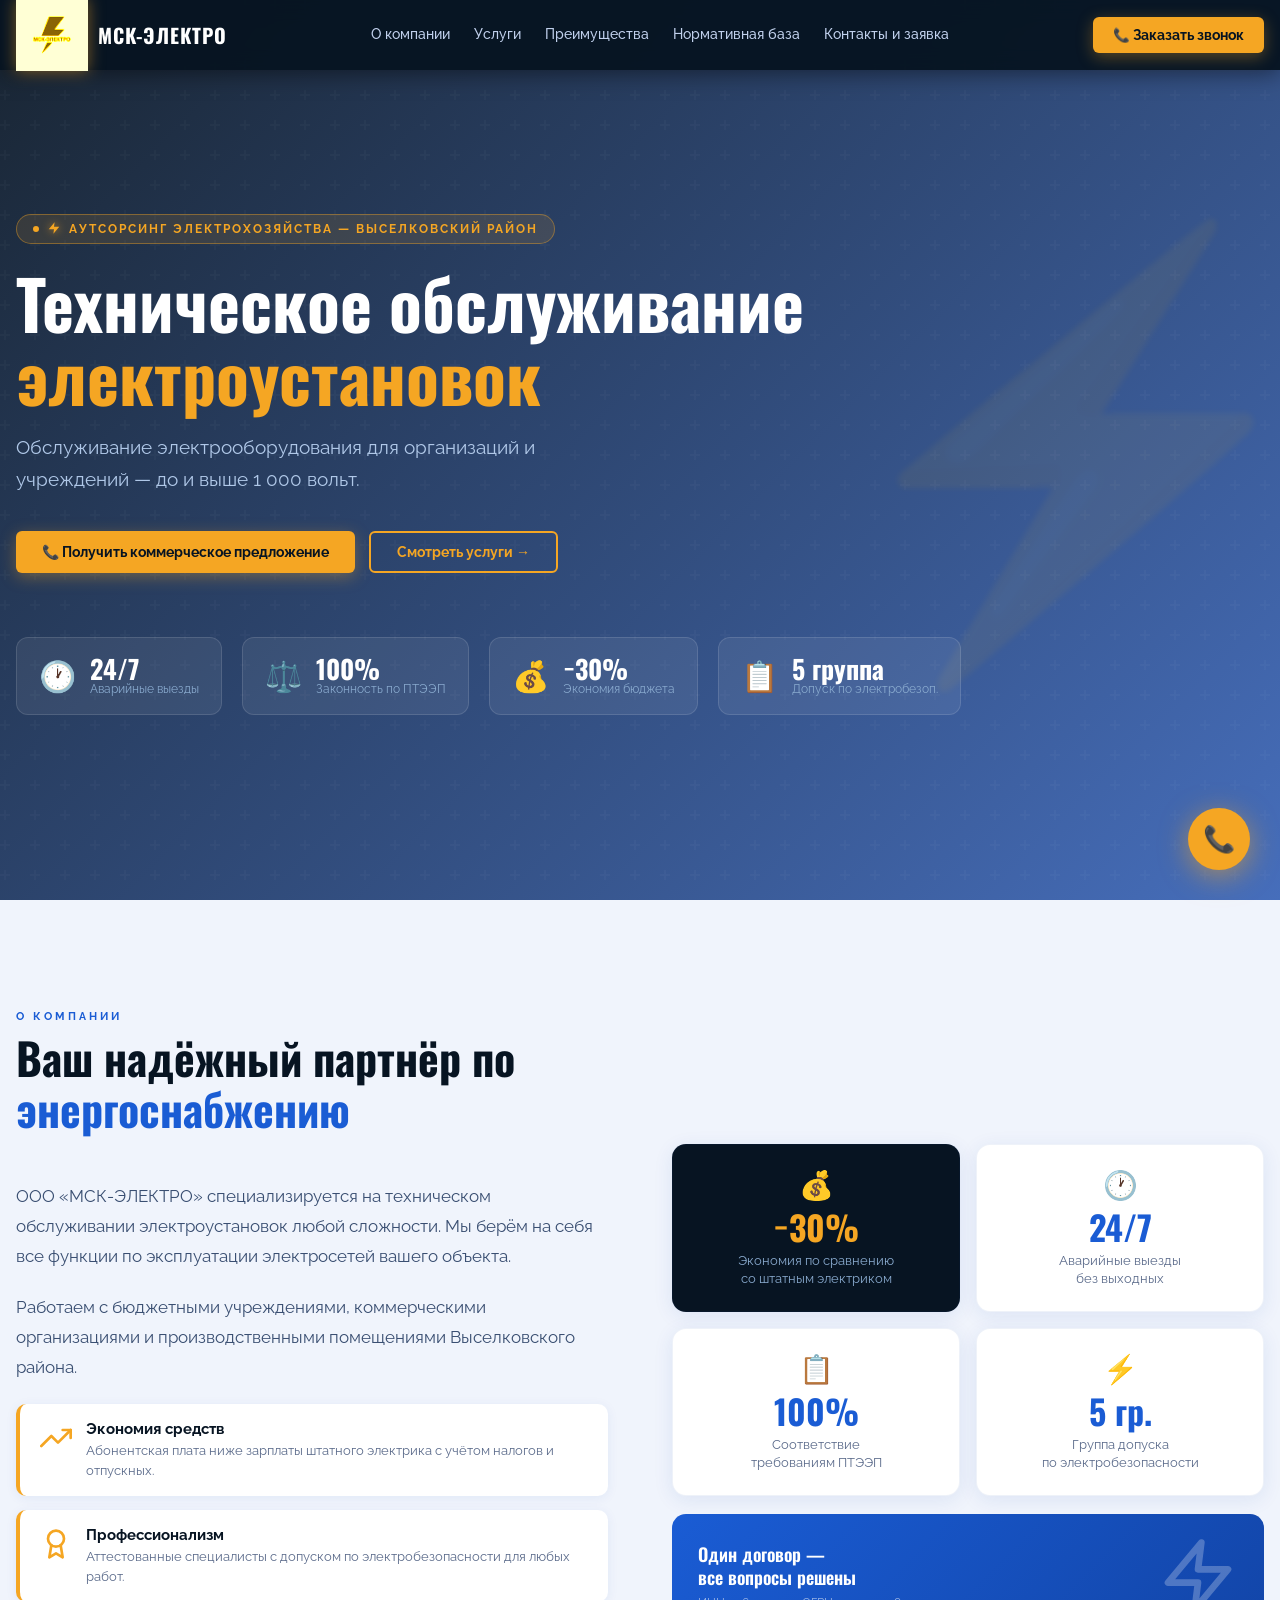
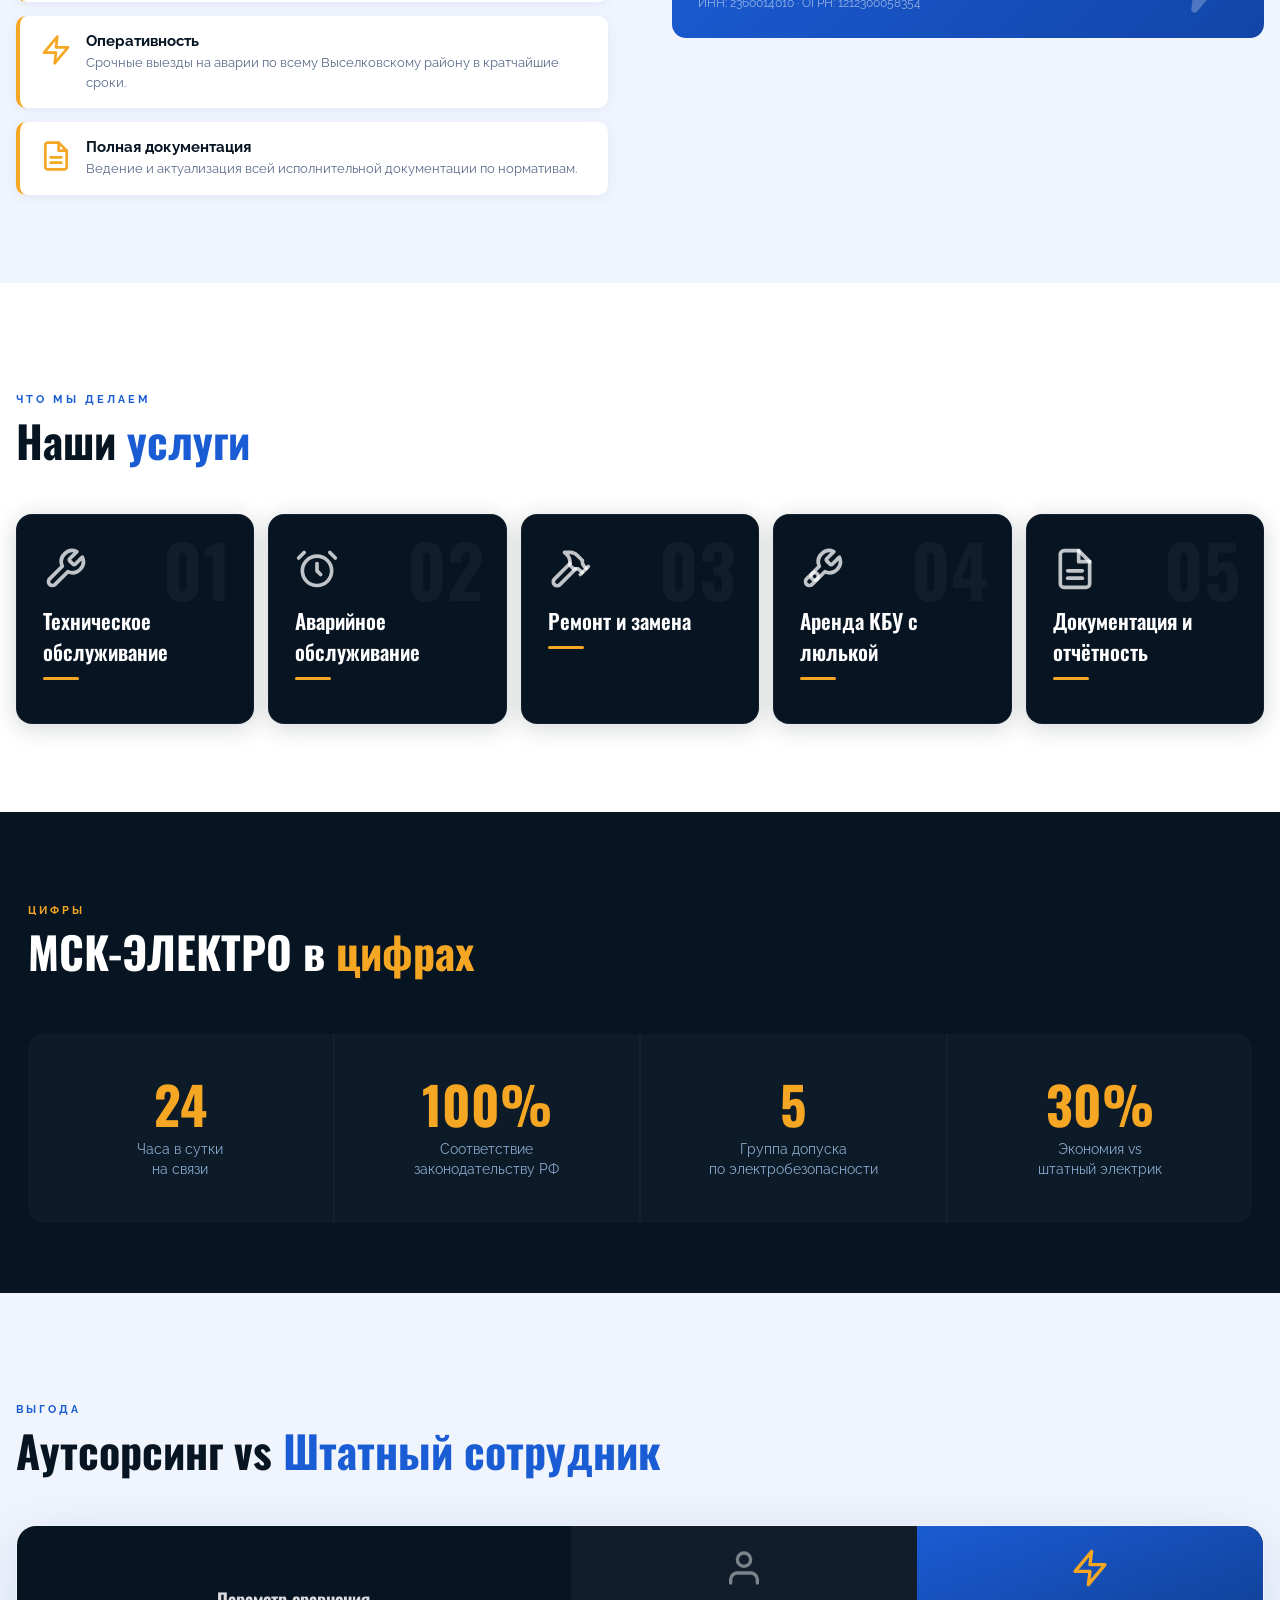
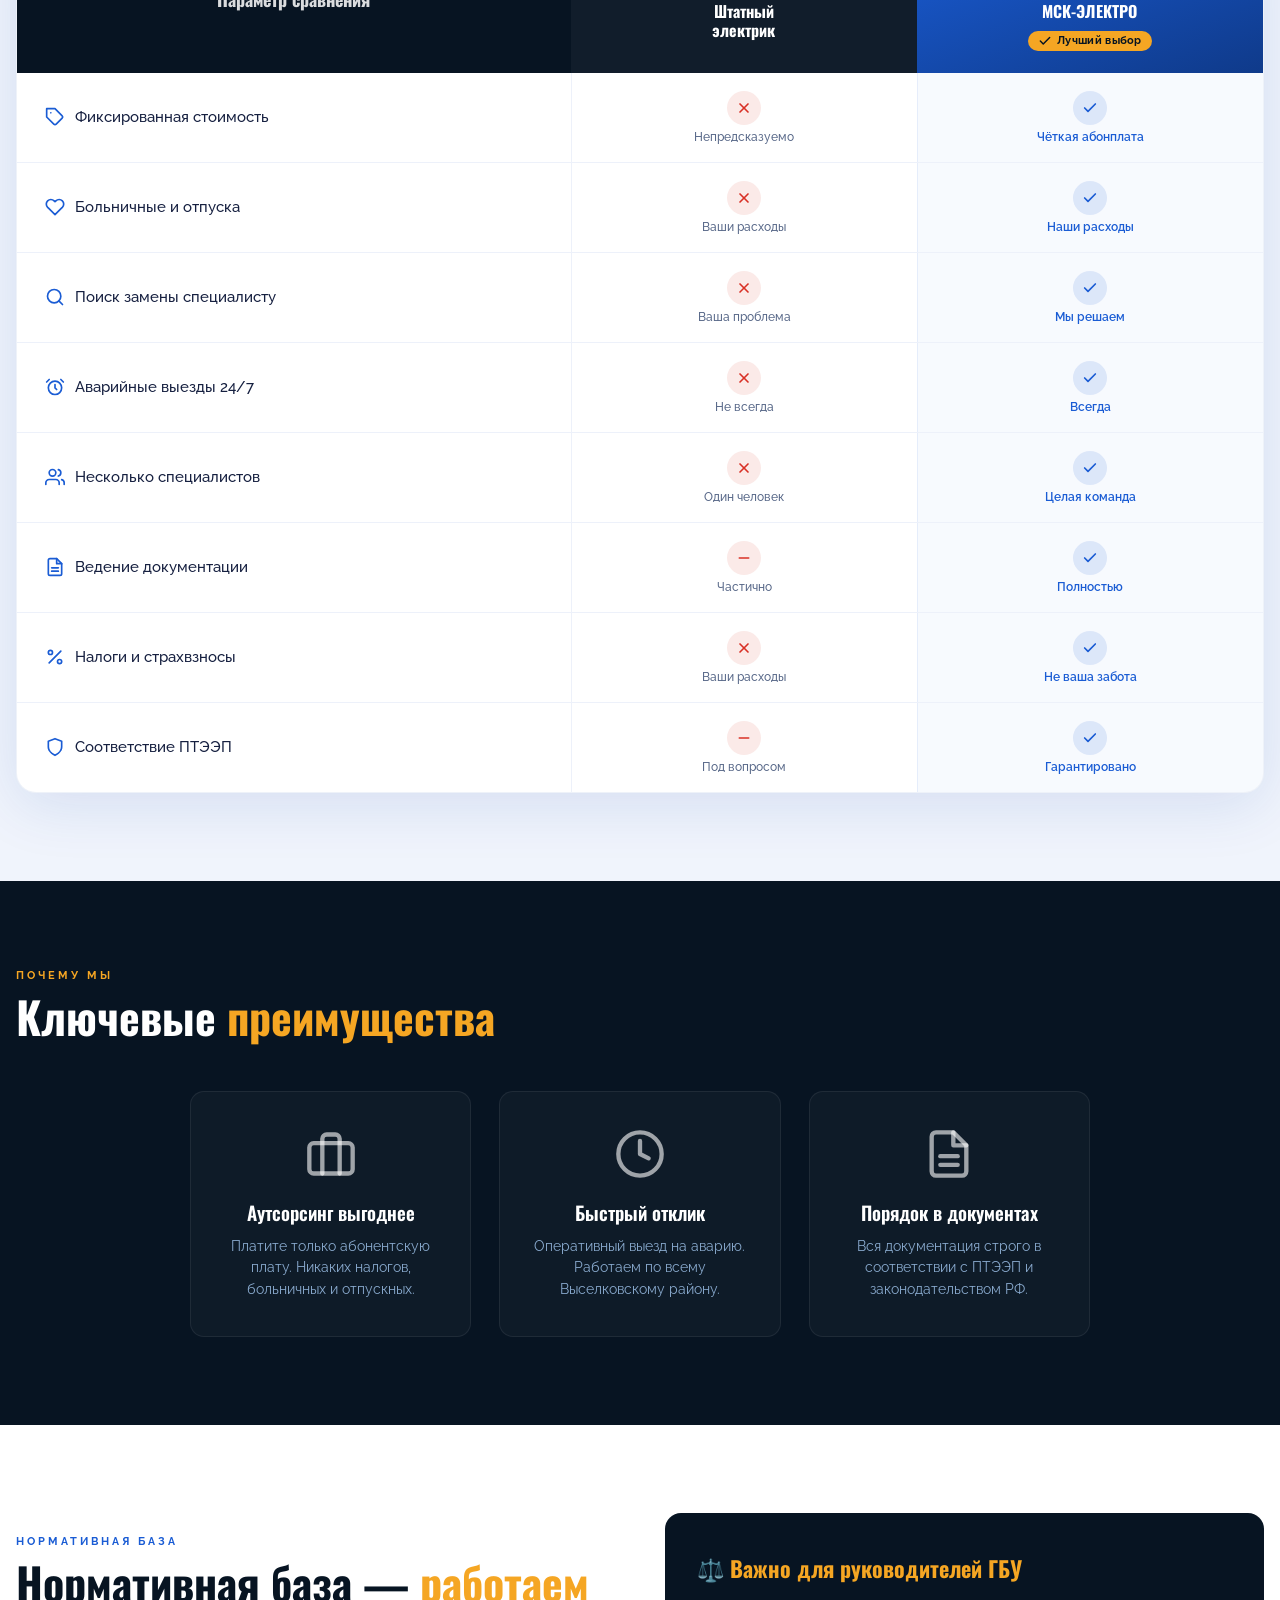
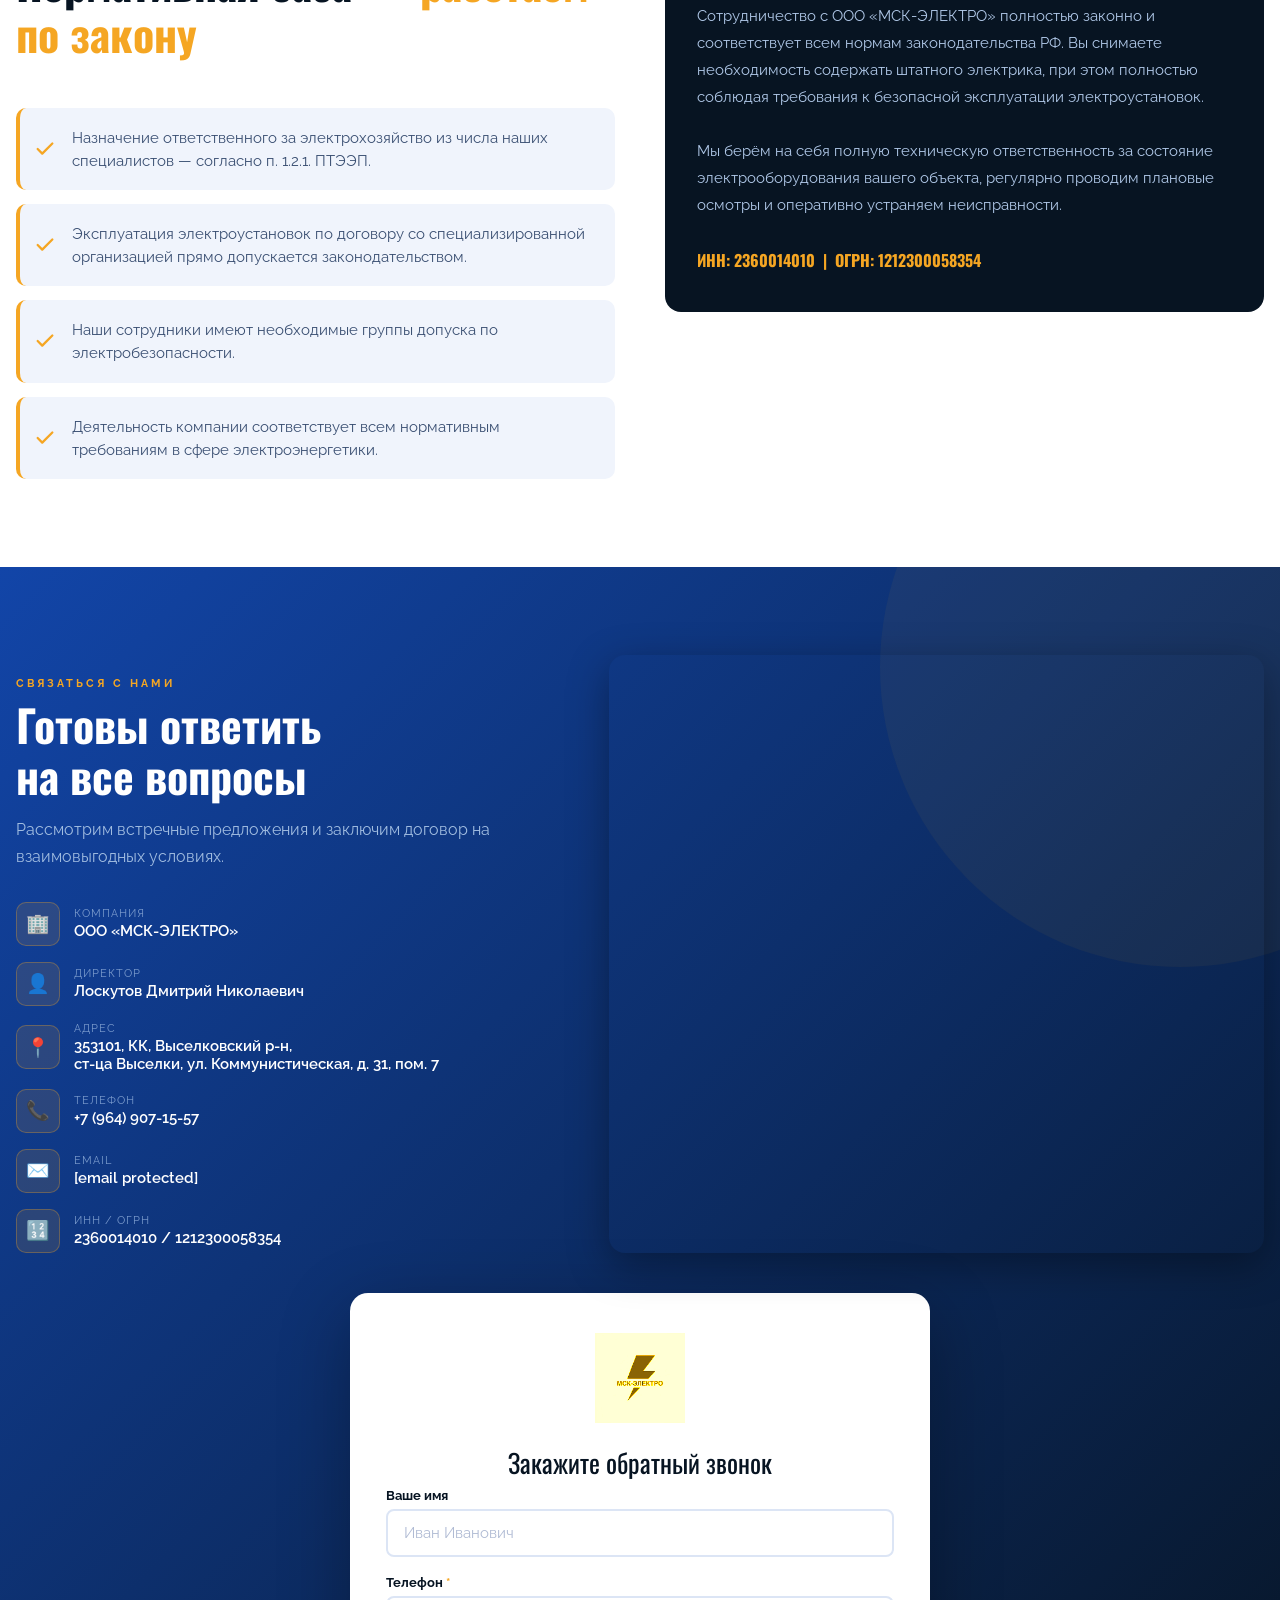
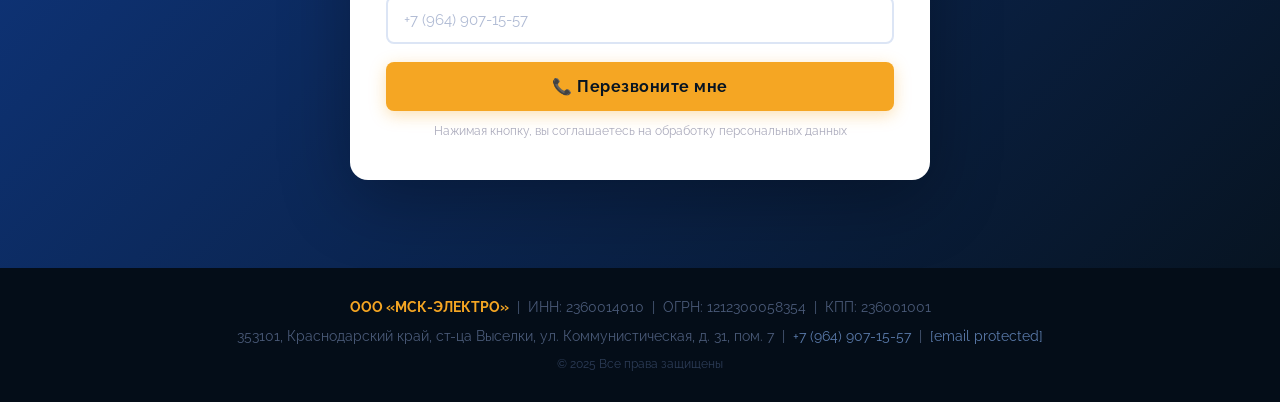
==== commit cc991b6d: "Update index.html" ====
--- a/index.html
+++ b/index.html
@@ -5,43 +5,47 @@
   <meta name="viewport" content="width=device-width, initial-scale=1.0"/>
   <title>МСК-ЭЛЕКТРО — Электрик Выселки, обслуживание электроустановок Выселковский район</title>
 
-  <!-- SEO -->
-  <meta name="description" content="МСК-ЭЛЕКТРО — профессиональное обслуживание электроустановок в Выселковском районе. Электрик Выселки, аварийный выезд 24/7, техническое обслуживание до и выше 1000В. Звоните: +7 (964) 907-15-57"/>
+  <!-- SEO мета-теги -->
+  <meta name="description" content="МСК-ЭЛЕКТРО — профессиональное обслуживание электроустановок в Выселковском районе. Электрик Выселки, аварийный выезд 24/7, техническое обслуживание до и выше 1000В, документация. Звоните: +7 (964) 907-15-57"/>
   <meta name="keywords" content="электрик Выселки, электрик Выселковский район, обслуживание электроустановок, аварийный электрик, техническое обслуживание электрооборудования, электрохозяйство, ответственный за электрохозяйство, МСК-ЭЛЕКТРО, электрик Краснодарский край"/>
   <meta name="author" content="МСК-ЭЛЕКТРО"/>
   <meta name="robots" content="index, follow"/>
+
+  <!-- Open Graph (для соцсетей) -->
   <meta property="og:title" content="МСК-ЭЛЕКТРО — Электрик Выселки и Выселковский район"/>
   <meta property="og:description" content="Профессиональное обслуживание электроустановок. Аварийный выезд 24/7. Работаем до и выше 1000В. Выселковский район, Краснодарский край."/>
   <meta property="og:type" content="website"/>
   <meta property="og:url" content="https://msk-electro-viselki.ru"/>
   <meta property="og:locale" content="ru_RU"/>
+
+  <!-- Канонический URL -->
   <link rel="canonical" href="https://msk-electro-viselki.ru"/>
-
-  <script type="application/ld+json">
-  {
-    "@context": "https://schema.org",
-    "@type": "LocalBusiness",
-    "name": "МСК-ЭЛЕКТРО",
-    "description": "Профессиональное обслуживание электроустановок в Выселковском районе",
-    "url": "https://msk-electro-viselki.ru",
-    "telephone": "+79649071557",
-    "email": "loskut83@mail.ru",
-    "address": {
-      "@type": "PostalAddress",
-      "streetAddress": "ул. Коммунистическая, д. 31, пом. 7",
-      "addressLocality": "ст-ца Выселки",
-      "addressRegion": "Краснодарский край",
-      "postalCode": "353101",
-      "addressCountry": "RU"
-    },
-    "openingHours": "Mo-Fr 09:00-18:00",
-    "priceRange": "₽₽",
-    "areaServed": "Выселковский район, Краснодарский край"
-  }
-  </script>
 
   <link rel="stylesheet" href="style.css"/>
   <link href="https://fonts.googleapis.com/css2?family=Oswald:wght@400;500;600;700&family=Raleway:wght@400;500;600;700&display=swap" rel="stylesheet"/>
+
+<script type="application/ld+json">
+{
+  "@context": "https://schema.org",
+  "@type": "LocalBusiness",
+  "name": "МСК-ЭЛЕКТРО",
+  "description": "Профессиональное обслуживание электроустановок в Выселковском районе",
+  "url": "https://msk-electro-viselki.ru",
+  "telephone": "+79649071557",
+  "email": "loskut83@mail.ru",
+  "address": {
+    "@type": "PostalAddress",
+    "streetAddress": "ул. Коммунистическая, д. 31, пом. 7",
+    "addressLocality": "ст-ца Выселки",
+    "addressRegion": "Краснодарский край",
+    "postalCode": "353101",
+    "addressCountry": "RU"
+  },
+  "openingHours": "Mo-Fr 09:00-18:00",
+  "priceRange": "₽₽",
+  "areaServed": "Выселковский район, Краснодарский край"
+}
+</script>
 </head>
 <body>
 
@@ -205,19 +209,19 @@
     <h2 class="reveal">МСК-ЭЛЕКТРО в <span class="acc">цифрах</span></h2>
     <div class="stats-grid reveal-group">
       <div class="stat-item">
-        <div class="stat-num" data-target="24">0</div>
+        <div class="stat-num" data-target="24">24</div>
         <div class="stat-label">Часа в сутки<br/>на связи</div>
       </div>
       <div class="stat-item">
-        <div class="stat-num" data-target="100" data-suffix="%">0</div>
+        <div class="stat-num" data-target="100" data-suffix="%">100%</div>
         <div class="stat-label">Соответствие<br/>законодательству РФ</div>
       </div>
       <div class="stat-item">
-        <div class="stat-num" data-target="5">0</div>
+        <div class="stat-num" data-target="5">5</div>
         <div class="stat-label">Группа допуска<br/>по электробезопасности</div>
       </div>
       <div class="stat-item">
-        <div class="stat-num" data-target="30" data-suffix="%">0</div>
+        <div class="stat-num" data-target="30" data-suffix="%">30%</div>
         <div class="stat-label">Экономия vs<br/>штатный электрик</div>
       </div>
     </div>
--- a/style.css
+++ b/style.css
@@ -393,6 +393,13 @@
   opacity: 1 !important;
   transform: translate(0,0) scale(1) !important;
 }
+/* Mobile: always show all reveal elements */
+@media(max-width:768px){
+  .reveal, .reveal-group > * {
+    opacity: 1 !important;
+    transform: none !important;
+  }
+}
 /* Stagger children */
 .reveal-group > * {
   opacity: 0;
@@ -530,7 +537,7 @@
   display:flex; align-items:center; justify-content:center; }
 
 /* Staggered row entrance */
-.cmp-row { opacity:0; transform:translateX(-20px);
+.cmp-row { opacity:1; transform:translateX(0);
   transition:opacity .5s ease calc(var(--i,0) * 0.07s), transform .5s ease calc(var(--i,0) * 0.07s); }
 .cmp-wrap.visible .cmp-row { opacity:1; transform:translateX(0); }
 
@@ -651,3 +658,25 @@
   nav { top: 60px; }
   .header-inner { height: 60px; }
 }
+
+/* ══ GLOBAL REVEAL FIX ══ */
+.reveal,
+.reveal.from-left,
+.reveal.from-right,
+.reveal.from-bottom,
+.reveal.scale-in,
+.reveal-group > * {
+  opacity: 1 !important;
+  transform: none !important;
+  transition: none !important;
+}
+
+/* ══ ANIMATIONS for JS-enabled elements ══ */
+.reveal.animated {
+  opacity: 0 !important;
+  transform: translateY(50px) !important;
+  transition: opacity .7s ease, transform .7s ease !important;
+}
+.reveal.animated.from-left  { transform: translateX(-60px) !important; }
+.reveal.animated.from-right { transform: translateX(60px) !important; }
+.reveal.animated.scale-in   { transform: scale(0.88) !important; }
